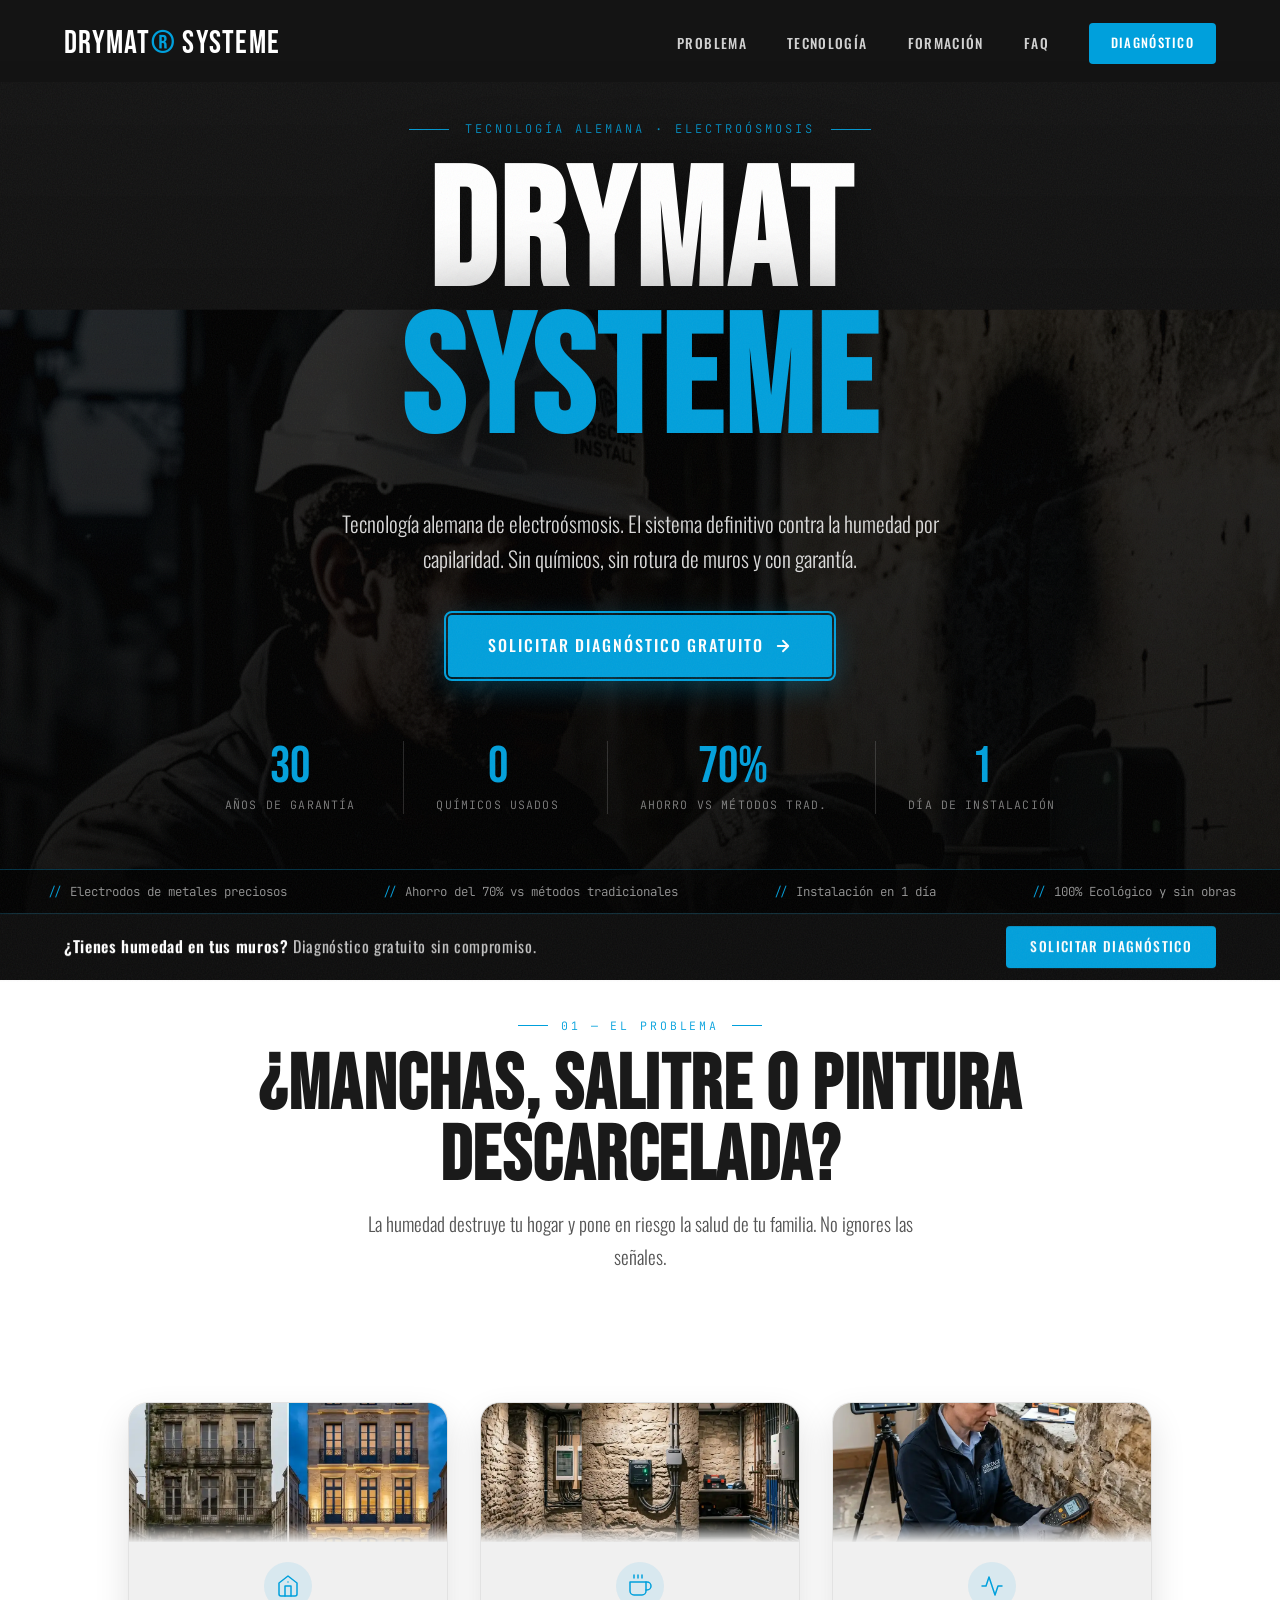
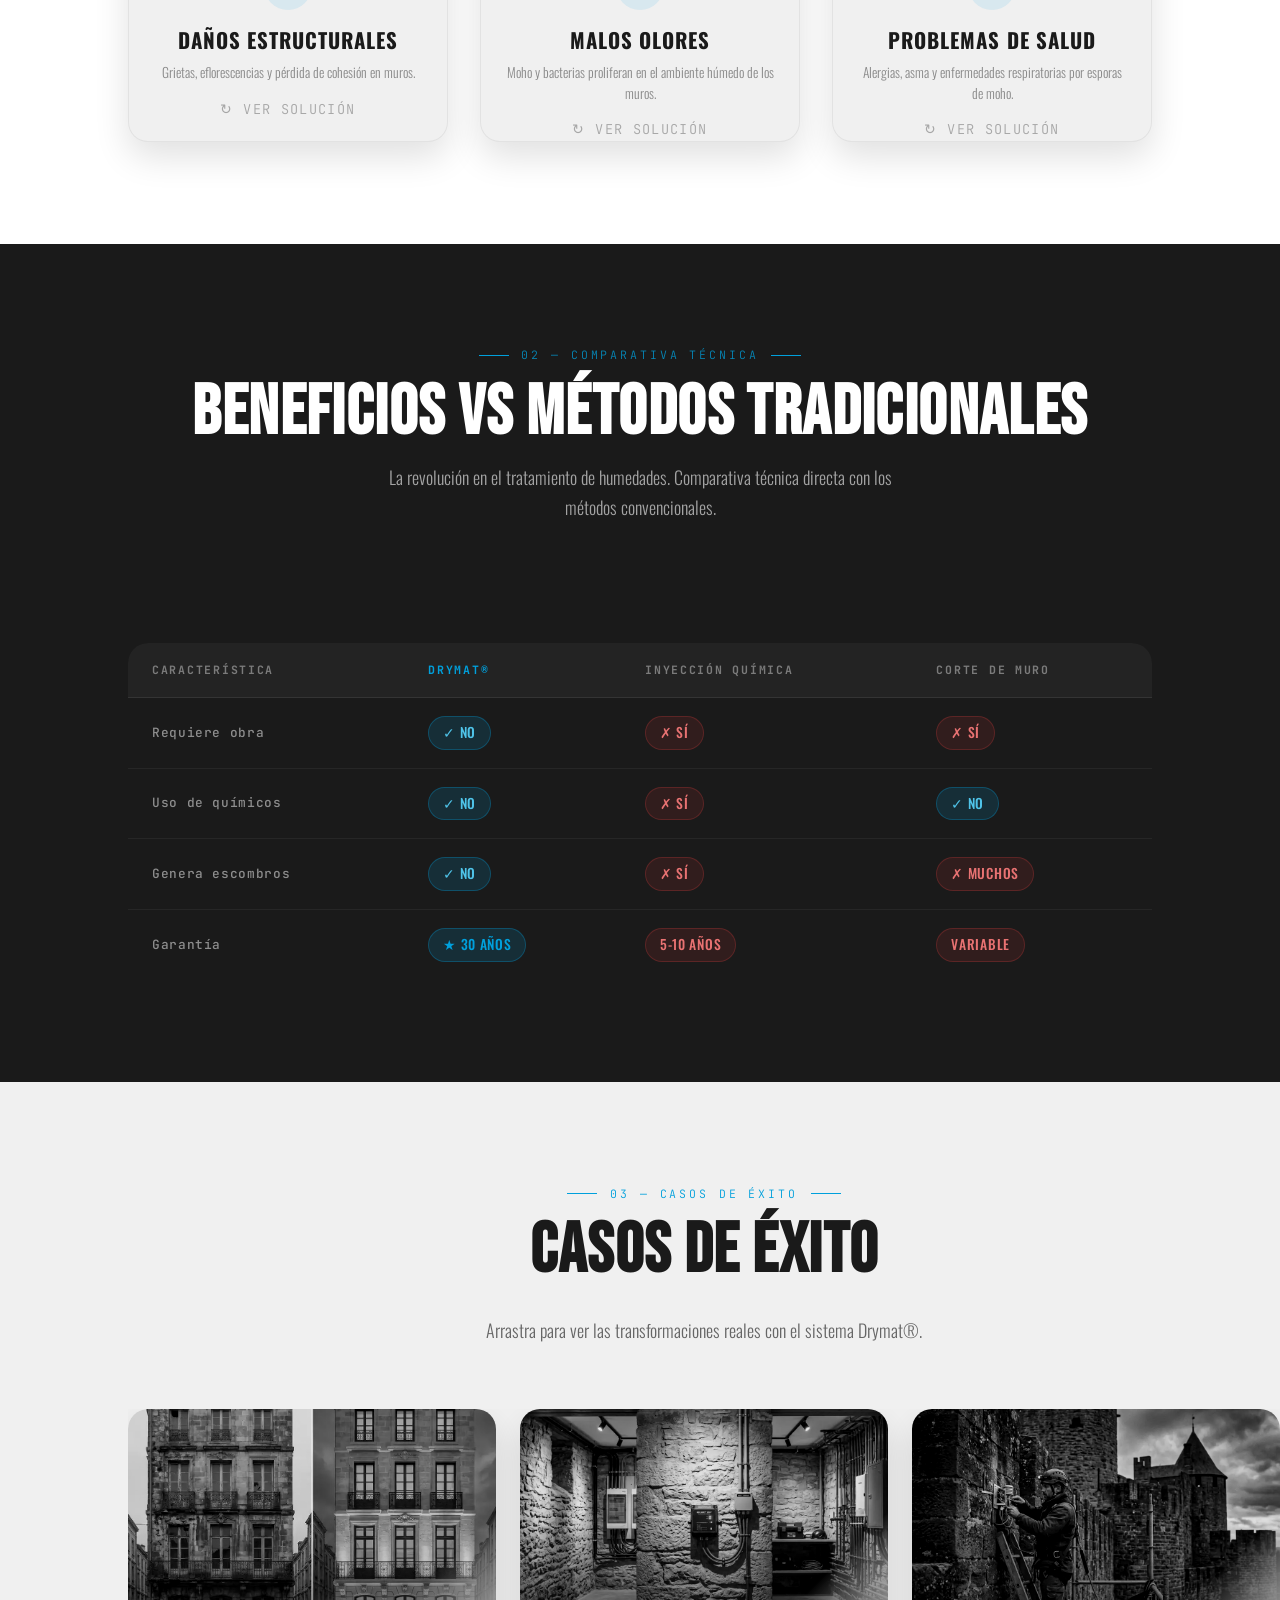
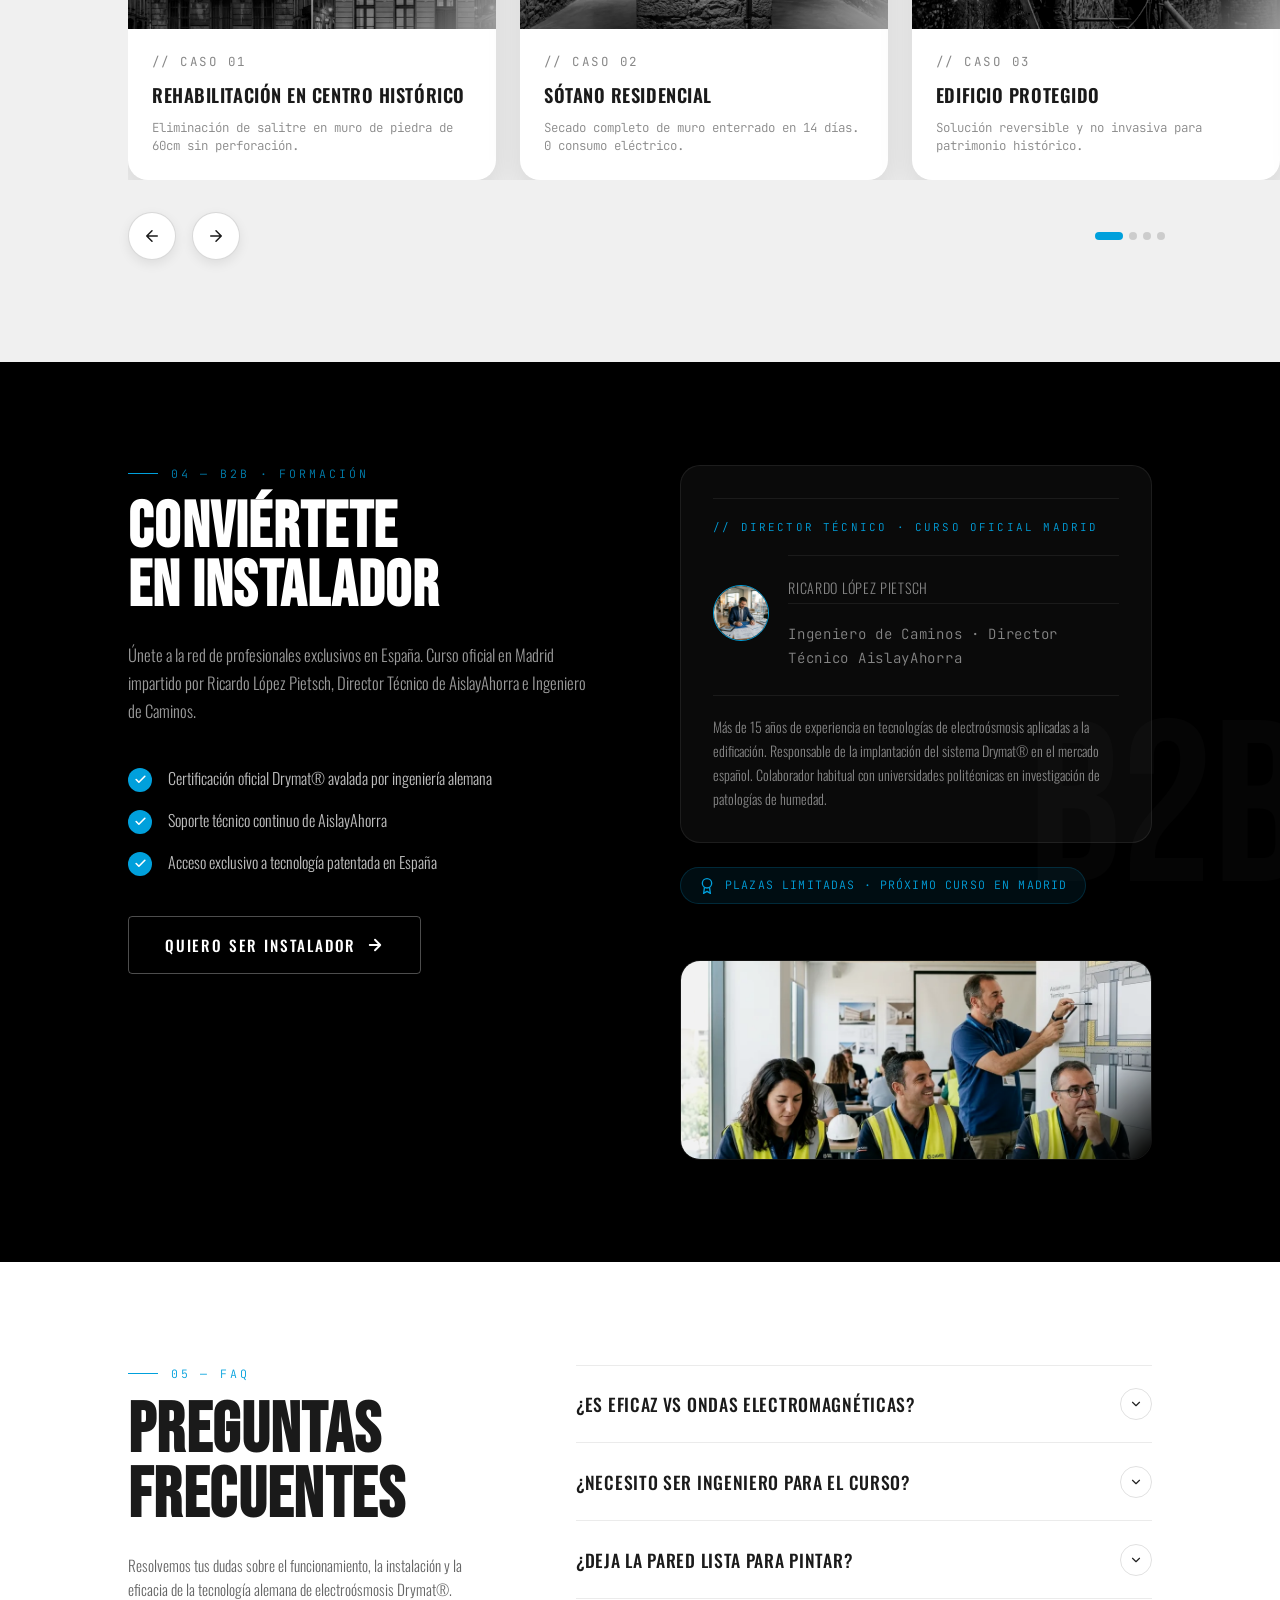
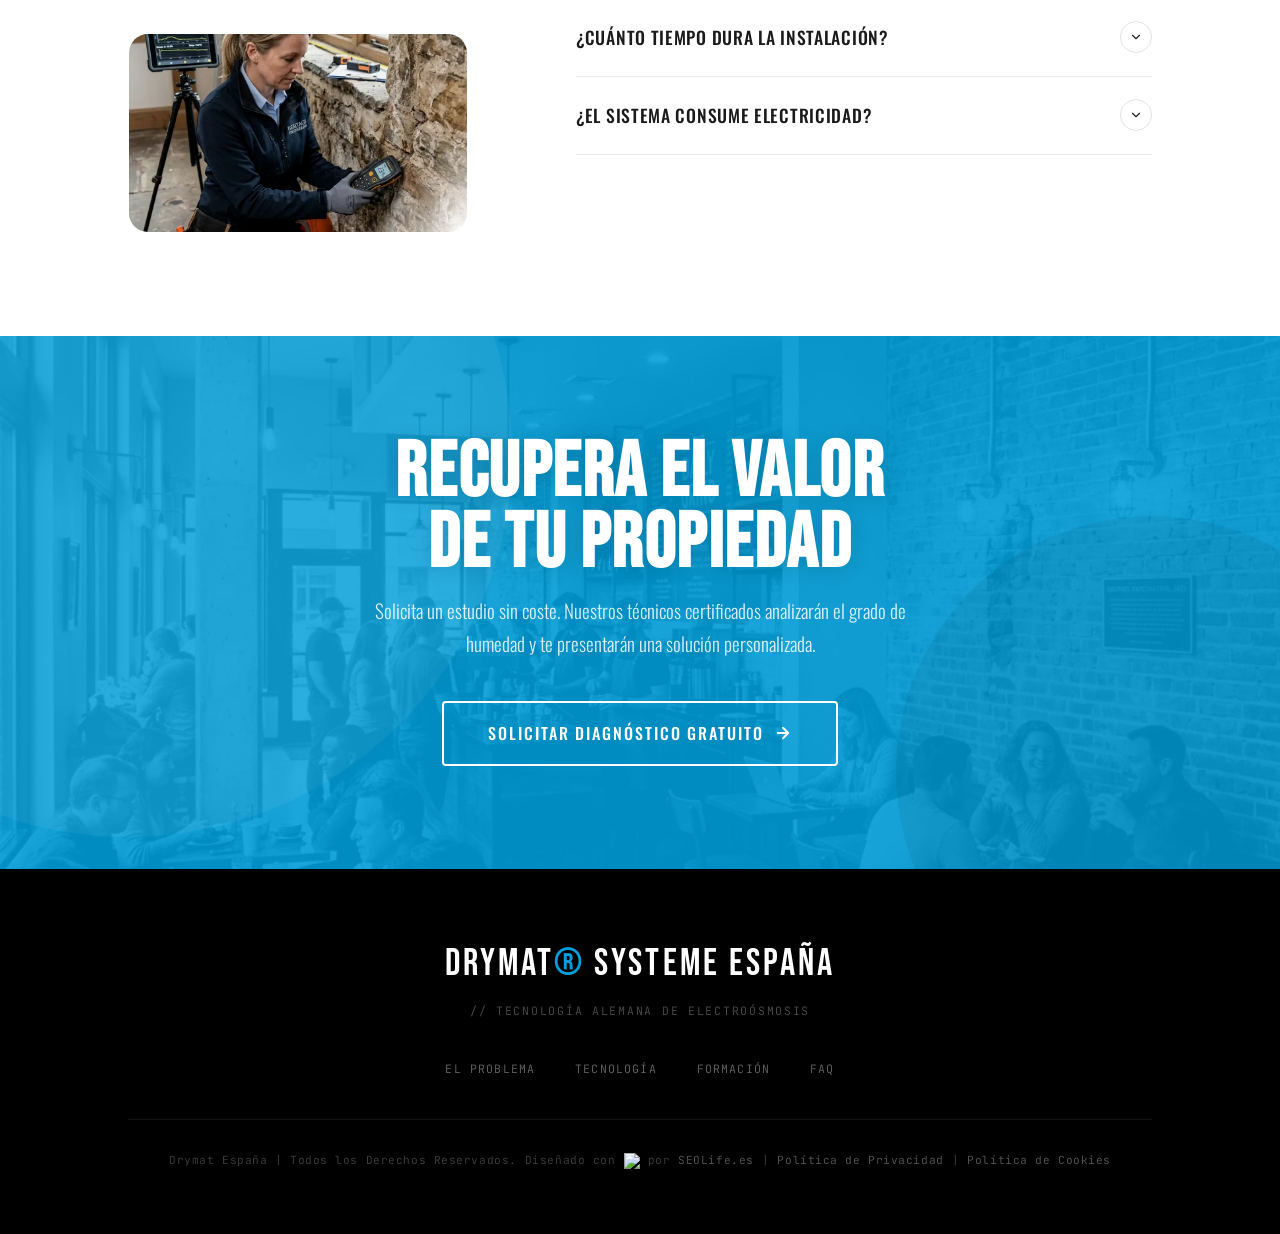
==== propuesta2/index.html @ a163e058 "Reorganize folders to propuesta1, propuesta2, propuesta3, propuesta4, propuesta5 for cleaner URLs" ====
<!DOCTYPE html>
<html lang="es">
<head>
  <meta charset="UTF-8">
  <meta name="viewport" content="width=device-width, initial-scale=1.0">
  <meta name="description" content="Drymat® Systeme España – Tecnología alemana de electroósmosis contra la humedad por capilaridad. Sin químicos, sin obra. Diagnóstico gratuito. Instalación en 1 día.">
  <meta name="robots" content="index, follow">
  <meta property="og:title" content="Drymat® Systeme España – Tecnología Alemana contra la Humedad">
  <meta property="og:description" content="El sistema definitivo contra la humedad por capilaridad. Sin químicos, sin rotura de muros, con 30 años de garantía.">
  <meta property="og:type" content="website">
  <title>Drymat® Systeme España | Tecnología Alemana contra la Humedad</title>

  <!-- Schema.org -->
  <script type="application/ld+json">
  {
    "@context": "https://schema.org",
    "@graph": [
      {
        "@type": "Organization",
        "name": "Drymat Systeme España",
        "url": "https://drymat.es/",
        "description": "Tecnología alemana de electroósmosis para la eliminación definitiva de humedad por capilaridad. Sin químicos, sin obras.",
        "areaServed": "ES",
        "parentOrganization": { "@type": "Organization", "name": "Drymat Systeme GmbH" }
      },
      {
        "@type": "FAQPage",
        "mainEntity": [
          {
            "@type": "Question",
            "name": "¿Es eficaz vs ondas electromagnéticas?",
            "acceptedAnswer": { "@type": "Answer", "text": "Sí, la electroósmosis con metales preciosos genera un campo eléctrico continuo que invierte la polaridad del agua obligándola a descender." }
          },
          {
            "@type": "Question",
            "name": "¿Necesito ser ingeniero para el curso?",
            "acceptedAnswer": { "@type": "Answer", "text": "No, está diseñado para profesionales de la construcción. La metodología de AislayAhorra simplifica la ingeniería." }
          }
        ]
      }
    ]
  }
  </script>

  <!-- Google Fonts -->
  <link rel="preconnect" href="https://fonts.googleapis.com">
  <link rel="preconnect" href="https://fonts.gstatic.com" crossorigin>
  <link href="https://fonts.googleapis.com/css2?family=Bebas+Neue&family=Oswald:wght@300;400;500;700&family=JetBrains+Mono:wght@400;500&display=swap" rel="stylesheet">

  <style>
    /* =============================================
       DESIGN TOKENS
    ============================================= */
    :root {
      --color-primary: #1a1a1a;
      --color-secondary: #00A0DC;
      --color-accent: #0077b6;
      --color-bg-light: #f0f0f0;
      --color-white: #FFFFFF;
      --color-black: #000000;
      --color-text: #222222;
      --ease-premium: cubic-bezier(0.25, 1, 0.5, 1);
      --ease-bounce: cubic-bezier(0.34, 1.56, 0.64, 1);
      --radius: 20px;
      --radius-sm: 4px;
      --shadow: 0 15px 35px rgba(0,0,0,0.12);
      --shadow-dark: 0 20px 60px rgba(0,0,0,0.4);
    }

    /* =============================================
       RESET & BASE
    ============================================= */
    *, *::before, *::after { box-sizing: border-box; margin: 0; padding: 0; }
    html { scroll-behavior: smooth; }
    body {
      font-family: 'Oswald', sans-serif;
      font-weight: 300;
      color: var(--color-text);
      background: var(--color-primary);
      overflow-x: hidden;
      line-height: 1.6;
    }
    img { max-width: 100%; display: block; }
    a { text-decoration: none; color: inherit; }
    ul { list-style: none; }
    button { cursor: pointer; border: none; background: none; font-family: inherit; }

    /* =============================================
       NOISE OVERLAY (Grano Fractal)
    ============================================= */
    #noise-overlay {
      position: fixed;
      inset: 0;
      z-index: 9999;
      pointer-events: none;
      opacity: 0.06;
      background-image: url("data:image/svg+xml,%3Csvg viewBox='0 0 300 300' xmlns='http://www.w3.org/2000/svg'%3E%3Cfilter id='n'%3E%3CfeTurbulence type='fractalNoise' baseFrequency='0.8' numOctaves='4' stitchTiles='stitch'/%3E%3C/filter%3E%3Crect width='100%25' height='100%25' filter='url(%23n)'/%3E%3C/svg%3E");
      background-size: 300px 300px;
      will-change: transform;
    }

    /* =============================================
       TYPOGRAPHY SCALE
    ============================================= */
    h1, h2 { font-family: 'Bebas Neue', sans-serif; letter-spacing: 0.02em; line-height: 0.92; }
    h3, h4 { font-family: 'Oswald', sans-serif; font-weight: 500; }
    .mono { font-family: 'JetBrains Mono', monospace; font-size: 0.85rem; font-weight: 400; letter-spacing: -0.02em; }

    /* =============================================
       REVEAL ANIMATIONS
    ============================================= */
    .reveal {
      opacity: 0;
      transform: translateY(40px);
      transition: opacity 0.8s var(--ease-premium), transform 0.8s var(--ease-premium);
    }
    .reveal.visible { opacity: 1; transform: translateY(0); }
    .reveal-delay-1 { transition-delay: 0.1s; }
    .reveal-delay-2 { transition-delay: 0.2s; }
    .reveal-delay-3 { transition-delay: 0.3s; }
    .reveal-delay-4 { transition-delay: 0.4s; }

    /* =============================================
       HEADER
    ============================================= */
    #header {
      position: fixed;
      top: 0; left: 0; right: 0;
      z-index: 1000;
      padding: 18px 5%;
      display: flex;
      align-items: center;
      justify-content: space-between;
      transition: background 0.4s var(--ease-premium), backdrop-filter 0.4s, box-shadow 0.4s;
    }
    #header.scrolled {
      background: rgba(255,255,255,0.92);
      backdrop-filter: blur(10px);
      -webkit-backdrop-filter: blur(10px);
      box-shadow: 0 2px 20px rgba(0,0,0,0.08);
    }
    .header-logo {
      font-family: 'Bebas Neue', sans-serif;
      font-size: clamp(1.4rem, 2.5vw, 2rem);
      color: var(--color-white);
      letter-spacing: 0.04em;
      transition: color 0.4s;
    }
    #header.scrolled .header-logo { color: var(--color-primary); }
    .header-logo span { color: var(--color-secondary); }
    .header-nav { display: flex; align-items: center; gap: 2.5rem; }
    .header-nav a {
      font-family: 'Oswald', sans-serif;
      font-size: 0.85rem;
      font-weight: 500;
      letter-spacing: 0.1em;
      text-transform: uppercase;
      color: rgba(255,255,255,0.8);
      transition: color 0.3s;
    }
    .header-nav a:hover { color: var(--color-secondary); }
    #header.scrolled .header-nav a { color: var(--color-text); }
    #header.scrolled .header-nav a:hover { color: var(--color-secondary); }
    .btn-header {
      background: var(--color-secondary);
      color: var(--color-white) !important;
      padding: 10px 22px;
      border-radius: var(--radius-sm);
      font-weight: 500 !important;
      letter-spacing: 0.08em;
      font-size: 0.8rem !important;
      transition: background 0.3s, transform 0.2s var(--ease-bounce) !important;
    }
    .btn-header:hover { background: var(--color-accent) !important; transform: translateY(-2px); }
    .mobile-toggle {
      display: none;
      flex-direction: column;
      gap: 5px;
      padding: 5px;
    }
    .mobile-toggle span {
      display: block;
      width: 24px; height: 2px;
      background: var(--color-white);
      border-radius: 2px;
      transition: background 0.4s, transform 0.3s;
    }
    #header.scrolled .mobile-toggle span { background: var(--color-primary); }

    /* =============================================
       HERO SECTION
    ============================================= */
    #hero {
      position: relative;
      min-height: 100vh;
      display: flex;
      flex-direction: column;
      align-items: center;
      justify-content: center;
      text-align: center;
      overflow: hidden;
      padding: 120px 5% 100px;
    }
    .hero-bg {
      position: absolute;
      inset: -20%;
      background-image: url('../img/installer.webp');
      background-size: cover;
      background-position: center;
      filter: brightness(0.3) contrast(1.1);
      will-change: transform;
      z-index: 0;
    }
    .hero-overlay {
      position: absolute;
      inset: 0;
      background: linear-gradient(180deg, rgba(0,0,0,0.2) 0%, rgba(0,0,0,0.7) 100%);
      z-index: 1;
    }
    .hero-content {
      position: relative;
      z-index: 2;
      max-width: 1000px;
    }
    .hero-eyebrow {
      font-family: 'JetBrains Mono', monospace;
      font-size: 0.75rem;
      letter-spacing: 0.25em;
      color: var(--color-secondary);
      text-transform: uppercase;
      margin-bottom: 1.5rem;
      display: flex;
      align-items: center;
      justify-content: center;
      gap: 1rem;
    }
    .hero-eyebrow::before, .hero-eyebrow::after {
      content: '';
      display: block;
      width: 40px; height: 1px;
      background: var(--color-secondary);
    }
    #hero h1 {
      font-size: clamp(4rem, 13vw, 13rem);
      color: var(--color-white);
      text-shadow: 0 0 80px rgba(0,0,0,0.8);
      margin-bottom: 0.3em;
      line-height: 0.88;
    }
    #hero h1 span { color: var(--color-secondary); }
    .hero-sub {
      font-family: 'Oswald', sans-serif;
      font-weight: 300;
      font-size: clamp(1rem, 2vw, 1.35rem);
      color: rgba(255,255,255,0.85);
      max-width: 640px;
      margin: 1.5rem auto 2.5rem;
      line-height: 1.6;
    }

    /* CTA BUTTON PULSANTE */
    .btn-primary {
      position: relative;
      display: inline-flex;
      align-items: center;
      gap: 10px;
      background: var(--color-secondary);
      color: var(--color-white);
      padding: 18px 40px;
      border-radius: var(--radius-sm);
      font-family: 'Oswald', sans-serif;
      font-size: 1rem;
      font-weight: 500;
      letter-spacing: 0.12em;
      text-transform: uppercase;
      transition: background 0.3s, transform 0.3s var(--ease-bounce), box-shadow 0.3s;
      box-shadow: 0 8px 30px rgba(0,160,220,0.35);
    }
    .btn-primary::before {
      content: '';
      position: absolute;
      inset: -4px;
      border-radius: calc(var(--radius-sm) + 4px);
      border: 2px solid var(--color-secondary);
      animation: pulse-ring 2s ease-out infinite;
    }
    @keyframes pulse-ring {
      0% { transform: scale(1); opacity: 0.7; }
      100% { transform: scale(1.5); opacity: 0; }
    }
    .btn-primary:hover { background: var(--color-accent); transform: translateY(-3px); box-shadow: 0 12px 40px rgba(0,160,220,0.5); }
    .btn-primary svg { transition: transform 0.3s var(--ease-bounce); }
    .btn-primary:hover svg { transform: translateX(4px); }

    /* STATS STRIP */
    .hero-stats {
      display: flex;
      justify-content: center;
      gap: 3rem;
      margin-top: 4rem;
      flex-wrap: wrap;
    }
    .hero-stat {
      text-align: center;
      border-left: 1px solid rgba(255,255,255,0.15);
      padding-left: 2rem;
    }
    .hero-stat:first-child { border-left: none; padding-left: 0; }
    .hero-stat-num {
      font-family: 'Bebas Neue', sans-serif;
      font-size: clamp(2rem, 4vw, 3.5rem);
      color: var(--color-secondary);
      line-height: 1;
    }
    .hero-stat-label {
      font-family: 'JetBrains Mono', monospace;
      font-size: 0.72rem;
      color: rgba(255,255,255,0.5);
      letter-spacing: 0.1em;
      text-transform: uppercase;
      margin-top: 4px;
    }

    /* TICKER */
    .ticker-wrap {
      position: absolute;
      bottom: 0; left: 0; right: 0;
      z-index: 3;
      background: rgba(0,0,0,0.7);
      border-top: 1px solid rgba(0,160,220,0.3);
      padding: 12px 0;
      overflow: hidden;
    }
    .ticker-track {
      display: flex;
      gap: 0;
      animation: ticker-anim 25s linear infinite;
      white-space: nowrap;
    }
    .ticker-item {
      font-family: 'JetBrains Mono', monospace;
      font-size: 0.78rem;
      color: rgba(255,255,255,0.6);
      padding: 0 3rem;
      display: flex;
      align-items: center;
      gap: 0.5rem;
      flex-shrink: 0;
    }
    .ticker-item span { color: var(--color-secondary); }
    @keyframes ticker-anim {
      0% { transform: translateX(0); }
      100% { transform: translateX(-50%); }
    }

    /* =============================================
       SECCIÓN PROBLEMA
    ============================================= */
    #problema {
      background: var(--color-white);
      padding: 8% 10%;
    }
    .section-tag {
      font-family: 'JetBrains Mono', monospace;
      font-size: 0.72rem;
      letter-spacing: 0.25em;
      color: var(--color-secondary);
      text-transform: uppercase;
      margin-bottom: 1rem;
      display: flex;
      align-items: center;
      gap: 0.8rem;
    }
    .section-tag::before {
      content: '';
      display: block;
      width: 30px; height: 1px;
      background: var(--color-secondary);
    }
    #problema h2 {
      font-size: clamp(2.5rem, 6vw, 6rem);
      color: var(--color-primary);
      margin-bottom: 1rem;
    }
    #problema .section-intro {
      font-size: clamp(1rem, 1.5vw, 1.2rem);
      color: #555;
      max-width: 560px;
      margin-bottom: 4rem;
      line-height: 1.7;
      font-weight: 300;
    }

    /* 3D CARDS */
    .cards-grid {
      display: flex;
      gap: 2rem;
      flex-wrap: wrap;
    }
    .card-3d-wrap {
      flex: 1;
      min-width: 260px;
      height: 340px;
      perspective: 1000px;
    }
    .card-3d {
      position: relative;
      width: 100%; height: 100%;
      transform-style: preserve-3d;
      transition: transform 0.7s var(--ease-premium);
      cursor: pointer;
    }
    .card-3d-wrap:hover .card-3d { transform: rotateY(180deg); }
    .card-face {
      position: absolute;
      inset: 0;
      border-radius: var(--radius);
      backface-visibility: hidden;
      -webkit-backface-visibility: hidden;
      display: flex;
      flex-direction: column;
      align-items: center;
      justify-content: center;
      padding: 2.5rem;
      text-align: center;
      box-shadow: var(--shadow);
    }
    .card-front {
      background: var(--color-bg-light);
      border: 1px solid rgba(0,0,0,0.06);
    }
    .card-back {
      background: var(--color-primary);
      transform: rotateY(180deg);
      border: 1px solid rgba(0,160,220,0.2);
    }
    .card-icon {
      width: 64px; height: 64px;
      background: rgba(0,160,220,0.1);
      border-radius: 50%;
      display: flex;
      align-items: center;
      justify-content: center;
      margin-bottom: 1.5rem;
    }
    .card-icon svg { width: 32px; height: 32px; }
    .card-front h3 {
      font-size: 1.3rem;
      font-weight: 700;
      color: var(--color-primary);
      text-transform: uppercase;
      letter-spacing: 0.05em;
      margin-bottom: 0.5rem;
    }
    .card-front p {
      font-size: 0.9rem;
      color: #888;
      font-weight: 300;
    }
    .card-back .back-badge {
      font-family: 'JetBrains Mono', monospace;
      font-size: 0.7rem;
      color: var(--color-secondary);
      letter-spacing: 0.2em;
      text-transform: uppercase;
      margin-bottom: 1rem;
    }
    .card-back h3 {
      font-size: 1.2rem;
      color: var(--color-white);
      margin-bottom: 1rem;
      text-transform: uppercase;
      letter-spacing: 0.05em;
    }
    .card-back p {
      font-size: 0.9rem;
      color: rgba(255,255,255,0.7);
      font-weight: 300;
      line-height: 1.6;
    }
    .card-hover-hint {
      font-family: 'JetBrains Mono', monospace;
      font-size: 0.65rem;
      color: var(--color-secondary);
      letter-spacing: 0.1em;
      margin-top: 1rem;
      opacity: 0.7;
      text-transform: uppercase;
    }

    /* =============================================
       SECCIÓN COMPARATIVA
    ============================================= */
    #comparativa {
      background: var(--color-primary);
      padding: 8% 10%;
    }
    #comparativa h2 {
      font-size: clamp(2.5rem, 5.5vw, 5.5rem);
      color: var(--color-white);
      margin-bottom: 1rem;
    }
    #comparativa .section-intro {
      color: rgba(255,255,255,0.6);
      font-size: clamp(0.95rem, 1.4vw, 1.15rem);
      max-width: 520px;
      margin-bottom: 3.5rem;
      font-weight: 300;
      line-height: 1.7;
    }
    .tabla-wrap { overflow-x: auto; }
    .tabla-comparativa {
      width: 100%;
      border-collapse: separate;
      border-spacing: 0;
      border-radius: var(--radius);
      overflow: hidden;
      min-width: 560px;
    }
    .tabla-comparativa thead tr {
      background: rgba(255,255,255,0.04);
    }
    .tabla-comparativa th {
      padding: 18px 24px;
      text-align: left;
      font-family: 'JetBrains Mono', monospace;
      font-size: 0.72rem;
      letter-spacing: 0.15em;
      text-transform: uppercase;
      color: rgba(255,255,255,0.4);
      border-bottom: 1px solid rgba(255,255,255,0.08);
    }
    .tabla-comparativa th:first-child { border-radius: var(--radius) 0 0 0; }
    .tabla-comparativa th:last-child { border-radius: 0 var(--radius) 0 0; }
    .tabla-comparativa th.col-drymat { color: var(--color-secondary); }
    .tabla-comparativa td {
      padding: 18px 24px;
      border-bottom: 1px solid rgba(255,255,255,0.05);
      font-size: 0.95rem;
      font-weight: 400;
      color: rgba(255,255,255,0.75);
      transition: background 0.3s;
    }
    .tabla-comparativa tbody tr:hover td { background: rgba(255,255,255,0.03); }
    .tabla-comparativa tbody tr:last-child td { border-bottom: none; }
    .tabla-comparativa td:first-child { font-weight: 500; color: rgba(255,255,255,0.5); font-family: 'JetBrains Mono', monospace; font-size: 0.8rem; letter-spacing: 0.05em; }
    .badge {
      display: inline-flex;
      align-items: center;
      gap: 6px;
      padding: 5px 14px;
      border-radius: 100px;
      font-family: 'Oswald', sans-serif;
      font-weight: 500;
      font-size: 0.85rem;
      letter-spacing: 0.05em;
    }
    .badge-yes { background: rgba(0,160,220,0.15); color: #4fc3e8; border: 1px solid rgba(0,160,220,0.3); }
    .badge-no { background: rgba(220,60,60,0.12); color: #e87272; border: 1px solid rgba(220,60,60,0.25); }
    .badge-star { background: rgba(0,160,220,0.15); color: var(--color-secondary); border: 1px solid rgba(0,160,220,0.3); }

    /* =============================================
       CARRUSEL CASOS DE ÉXITO
    ============================================= */
    #casos {
      background: var(--color-bg-light);
      padding: 8% 0 8% 10%;
      overflow: hidden;
    }
    #casos .section-header {
      padding-right: 10%;
      margin-bottom: 3rem;
    }
    #casos h2 {
      font-size: clamp(2.5rem, 5.5vw, 5.5rem);
      color: var(--color-primary);
    }
    #casos .section-intro {
      font-size: clamp(0.95rem, 1.4vw, 1.15rem);
      color: #666;
      margin-top: 0.5rem;
      font-weight: 300;
    }
    .carousel-container { position: relative; }
    .carousel-track-wrap { overflow: hidden; cursor: grab; }
    .carousel-track-wrap:active { cursor: grabbing; }
    #carouselTrack {
      display: flex;
      gap: 1.5rem;
      user-select: none;
      will-change: transform;
      transition: none;
    }
    .carousel-item {
      flex-shrink: 0;
      width: calc(33.33% - 1rem);
      min-width: 280px;
      border-radius: var(--radius);
      overflow: hidden;
      box-shadow: var(--shadow);
      background: var(--color-white);
      position: relative;
    }
    @media (max-width: 900px) { .carousel-item { width: 85vw; } }
    .carousel-img-wrap {
      height: 220px;
      overflow: hidden;
      position: relative;
    }
    .carousel-img-wrap img {
      width: 100%; height: 100%;
      object-fit: cover;
      filter: grayscale(100%) contrast(1.1) brightness(0.9);
      transition: filter 0.5s var(--ease-premium), transform 0.5s var(--ease-premium);
    }
    .carousel-item:hover .carousel-img-wrap img {
      filter: grayscale(0%) contrast(1) brightness(1);
      transform: scale(1.04);
    }
    .carousel-img-wrap::after {
      content: '';
      position: absolute;
      inset: 0;
      background: linear-gradient(180deg, transparent 50%, rgba(0,0,0,0.4) 100%);
      pointer-events: none;
    }
    .carousel-body { padding: 1.5rem; }
    .carousel-num {
      font-family: 'JetBrains Mono', monospace;
      font-size: 0.65rem;
      color: var(--color-secondary);
      letter-spacing: 0.2em;
      margin-bottom: 0.5rem;
      text-transform: uppercase;
    }
    .carousel-body h3 {
      font-size: 1.15rem;
      font-weight: 600;
      color: var(--color-primary);
      margin-bottom: 0.6rem;
      text-transform: uppercase;
      letter-spacing: 0.03em;
    }
    .carousel-body p {
      font-family: 'JetBrains Mono', monospace;
      font-size: 0.78rem;
      color: #888;
      line-height: 1.5;
    }
    .carousel-controls {
      display: flex;
      align-items: center;
      gap: 1rem;
      margin-top: 2rem;
      padding-right: 10%;
    }
    .carousel-btn {
      width: 48px; height: 48px;
      border-radius: 50%;
      border: 1.5px solid rgba(0,0,0,0.15);
      background: var(--color-white);
      display: flex;
      align-items: center;
      justify-content: center;
      transition: background 0.3s, border-color 0.3s, transform 0.2s var(--ease-bounce);
      box-shadow: 0 4px 12px rgba(0,0,0,0.08);
    }
    .carousel-btn:hover { background: var(--color-secondary); border-color: var(--color-secondary); transform: scale(1.08); }
    .carousel-btn:hover svg path { stroke: white; }
    .carousel-btn svg { width: 18px; height: 18px; }
    .carousel-btn svg path { stroke: var(--color-primary); transition: stroke 0.3s; }
    .carousel-dots {
      display: flex;
      gap: 6px;
      align-items: center;
      margin-left: auto;
    }
    .carousel-dot {
      width: 8px; height: 8px;
      border-radius: 100px;
      background: rgba(0,0,0,0.15);
      cursor: pointer;
      transition: width 0.3s var(--ease-premium), background 0.3s;
    }
    .carousel-dot.active { width: 28px; background: var(--color-secondary); }

    /* =============================================
       SECCIÓN FORMACIÓN B2B
    ============================================= */
    #formacion {
      background: var(--color-black);
      padding: 8% 10%;
      position: relative;
      overflow: hidden;
    }
    #formacion::before {
      content: 'B2B';
      position: absolute;
      right: -2%;
      top: 50%;
      transform: translateY(-50%);
      font-family: 'Bebas Neue', sans-serif;
      font-size: clamp(8rem, 18vw, 18rem);
      color: rgba(255,255,255,0.02);
      pointer-events: none;
      line-height: 1;
      user-select: none;
    }
    .formacion-grid {
      display: flex;
      gap: 5rem;
      align-items: flex-start;
      flex-wrap: wrap;
    }
    .formacion-left { flex: 1; min-width: 280px; }
    .formacion-right { flex: 1; min-width: 280px; }
    #formacion h2 {
      font-size: clamp(2.5rem, 5vw, 5.5rem);
      color: var(--color-white);
      margin-bottom: 1.5rem;
    }
    #formacion .section-intro {
      color: rgba(255,255,255,0.6);
      font-size: clamp(0.9rem, 1.3vw, 1.1rem);
      max-width: 480px;
      line-height: 1.7;
      font-weight: 300;
      margin-bottom: 2.5rem;
    }
    .formacion-badge {
      display: inline-flex;
      align-items: center;
      gap: 10px;
      background: rgba(0,160,220,0.08);
      border: 1px solid rgba(0,160,220,0.2);
      border-radius: 100px;
      padding: 8px 18px;
      margin-bottom: 2rem;
    }
    .formacion-badge span {
      font-family: 'JetBrains Mono', monospace;
      font-size: 0.72rem;
      color: var(--color-secondary);
      letter-spacing: 0.1em;
      text-transform: uppercase;
    }
    .check-list { display: flex; flex-direction: column; gap: 1rem; }
    .check-item {
      display: flex;
      align-items: flex-start;
      gap: 1rem;
    }
    .check-icon {
      width: 24px; height: 24px;
      background: var(--color-secondary);
      border-radius: 50%;
      display: flex;
      align-items: center;
      justify-content: center;
      flex-shrink: 0;
      margin-top: 2px;
    }
    .check-icon svg { width: 13px; height: 13px; }
    .check-item p {
      font-size: 1rem;
      color: rgba(255,255,255,0.75);
      font-weight: 300;
      line-height: 1.5;
    }
    .instructor-card {
      background: rgba(255,255,255,0.04);
      border: 1px solid rgba(255,255,255,0.08);
      border-radius: var(--radius);
      padding: 2rem;
    }
    .instructor-card .card-label {
      font-family: 'JetBrains Mono', monospace;
      font-size: 0.68rem;
      color: var(--color-secondary);
      letter-spacing: 0.2em;
      text-transform: uppercase;
      margin-bottom: 1.2rem;
    }
    .instructor-info { display: flex; align-items: center; gap: 1.2rem; margin-bottom: 1.5rem; }
    .instructor-avatar {
      width: 56px; height: 56px;
      background: linear-gradient(135deg, var(--color-secondary), var(--color-accent));
      border-radius: 50%;
      display: flex;
      align-items: center;
      justify-content: center;
      font-family: 'Bebas Neue', sans-serif;
      font-size: 1.5rem;
      color: white;
      flex-shrink: 0;
    }
    .instructor-name {
      font-size: 1.05rem;
      font-weight: 600;
      color: var(--color-white);
      text-transform: uppercase;
      letter-spacing: 0.05em;
    }
    .instructor-title {
      font-family: 'JetBrains Mono', monospace;
      font-size: 0.72rem;
      color: rgba(255,255,255,0.4);
      letter-spacing: 0.05em;
      margin-top: 3px;
    }
    .instructor-card p {
      font-size: 0.88rem;
      color: rgba(255,255,255,0.5);
      font-weight: 300;
      line-height: 1.7;
      border-top: 1px solid rgba(255,255,255,0.07);
      padding-top: 1.2rem;
    }
    .btn-secondary {
      display: inline-flex;
      align-items: center;
      gap: 10px;
      background: transparent;
      color: var(--color-white);
      border: 1.5px solid rgba(255,255,255,0.3);
      padding: 16px 36px;
      border-radius: var(--radius-sm);
      font-family: 'Oswald', sans-serif;
      font-size: 0.95rem;
      font-weight: 500;
      letter-spacing: 0.12em;
      text-transform: uppercase;
      margin-top: 2.5rem;
      transition: background 0.3s, border-color 0.3s, transform 0.3s var(--ease-bounce);
    }
    .btn-secondary:hover {
      background: var(--color-secondary);
      border-color: var(--color-secondary);
      transform: translateY(-2px);
    }

    /* =============================================
       SECCIÓN FAQ
    ============================================= */
    #faq {
      background: var(--color-white);
      padding: 8% 10%;
    }
    .faq-grid {
      display: flex;
      gap: 4rem;
      align-items: flex-start;
      flex-wrap: wrap;
    }
    .faq-left {
      flex: 1;
      min-width: 300px;
    }
    .faq-right {
      flex: 1.5;
      min-width: 300px;
      width: 100%;
    }
    #faq h2 {
      font-size: clamp(2.5rem, 5.5vw, 5.5rem);
      color: var(--color-primary);
      margin-bottom: 1.5rem;
      line-height: 0.92;
    }
    .faq-list { max-width: 760px; display: flex; flex-direction: column; gap: 0; width: 100%; }
    .faq-item {
      border-bottom: 1px solid rgba(0,0,0,0.08);
    }
    .faq-item:first-child { border-top: 1px solid rgba(0,0,0,0.08); }
    details summary {
      display: flex;
      align-items: center;
      justify-content: space-between;
      padding: 1.4rem 0;
      cursor: pointer;
      list-style: none;
      font-family: 'Oswald', sans-serif;
      font-weight: 500;
      font-size: clamp(1rem, 1.5vw, 1.1rem);
      color: var(--color-primary);
      text-transform: uppercase;
      letter-spacing: 0.04em;
      user-select: none;
      gap: 1rem;
      transition: color 0.3s;
    }
    details summary::-webkit-details-marker { display: none; }
    details summary:hover { color: var(--color-secondary); }
    .faq-arrow {
      width: 32px; height: 32px;
      border-radius: 50%;
      border: 1.5px solid rgba(0,0,0,0.12);
      display: flex;
      align-items: center;
      justify-content: center;
      flex-shrink: 0;
      transition: background 0.3s, border-color 0.3s, transform 0.4s var(--ease-premium);
    }
    details[open] summary .faq-arrow {
      background: var(--color-secondary);
      border-color: var(--color-secondary);
      transform: rotate(180deg);
    }
    details[open] summary .faq-arrow svg path { stroke: white; }
    .faq-arrow svg { width: 14px; height: 14px; }
    .faq-arrow svg path { stroke: var(--color-text); transition: stroke 0.3s; }
    details .faq-answer {
      padding: 0 0 1.5rem 0;
      font-size: 0.95rem;
      color: #666;
      font-weight: 300;
      line-height: 1.8;
      max-width: 640px;
      animation: faq-open 0.3s var(--ease-premium);
    }
    @keyframes faq-open {
      from { opacity: 0; transform: translateY(-8px); }
      to { opacity: 1; transform: translateY(0); }
    }

    /* =============================================
       CTA FINAL
    ============================================= */
    #cta-final {
      background: var(--color-secondary);
      padding: 8% 10%;
      text-align: center;
      position: relative;
      overflow: hidden;
    }
    #cta-final::before {
      content: '';
      position: absolute;
      top: -50%; left: -20%;
      width: 60%;
      aspect-ratio: 1;
      background: rgba(255,255,255,0.06);
      border-radius: 50%;
      pointer-events: none;
    }
    #cta-final::after {
      content: '';
      position: absolute;
      bottom: -30%; right: -10%;
      width: 40%;
      aspect-ratio: 1;
      background: rgba(0,0,0,0.06);
      border-radius: 50%;
      pointer-events: none;
    }
    #cta-final h2 {
      font-size: clamp(2.5rem, 6vw, 6rem);
      color: var(--color-white);
      position: relative;
      z-index: 1;
      margin-bottom: 1rem;
      text-shadow: 0 2px 20px rgba(0,0,0,0.15);
    }
    #cta-final p {
      font-size: clamp(1rem, 1.5vw, 1.2rem);
      color: rgba(255,255,255,0.85);
      max-width: 540px;
      margin: 0 auto 2.5rem;
      line-height: 1.7;
      font-weight: 300;
      position: relative;
      z-index: 1;
    }
    .btn-outline-white {
      display: inline-flex;
      align-items: center;
      gap: 10px;
      background: transparent;
      color: var(--color-white);
      border: 2px solid var(--color-white);
      padding: 18px 44px;
      border-radius: var(--radius-sm);
      font-family: 'Oswald', sans-serif;
      font-size: 1rem;
      font-weight: 500;
      letter-spacing: 0.12em;
      text-transform: uppercase;
      position: relative;
      z-index: 1;
      transition: background 0.3s, color 0.3s, transform 0.3s var(--ease-bounce);
    }
    .btn-outline-white:hover {
      background: var(--color-white);
      color: var(--color-secondary);
      transform: translateY(-3px);
    }

    /* =============================================
       FOOTER
    ============================================= */
    #footer {
      background: var(--color-black);
      padding: 4rem 10%;
      text-align: center;
    }
    .footer-logo {
      font-family: 'Bebas Neue', sans-serif;
      font-size: clamp(1.5rem, 3vw, 2.5rem);
      color: var(--color-white);
      letter-spacing: 0.08em;
      margin-bottom: 0.5rem;
    }
    .footer-logo span { color: var(--color-secondary); }
    .footer-tagline {
      font-family: 'JetBrains Mono', monospace;
      font-size: 0.72rem;
      color: rgba(255,255,255,0.3);
      letter-spacing: 0.15em;
      text-transform: uppercase;
      margin-bottom: 2.5rem;
    }
    .footer-nav {
      display: flex;
      justify-content: center;
      gap: 2.5rem;
      flex-wrap: wrap;
      margin-bottom: 2.5rem;
    }
    .footer-nav a {
      font-family: 'JetBrains Mono', monospace;
      font-size: 0.72rem;
      color: rgba(255,255,255,0.4);
      letter-spacing: 0.1em;
      text-transform: uppercase;
      transition: color 0.3s;
    }
    .footer-nav a:hover { color: var(--color-secondary); }
    .footer-divider {
      width: 100%;
      height: 1px;
      background: rgba(255,255,255,0.07);
      margin: 2rem 0;
    }
    .subfooter {
      display: flex;
      align-items: center;
      justify-content: center;
      gap: 0.5rem;
      flex-wrap: wrap;
      font-family: 'JetBrains Mono', monospace;
      font-size: 0.7rem;
      color: rgba(255,255,255,0.25);
      letter-spacing: 0.05em;
    }
    .subfooter a { color: rgba(255,255,255,0.35); transition: color 0.3s; }
    .subfooter a:hover { color: var(--color-secondary); }
    .subfooter img { width: 16px; height: 16px; vertical-align: middle; display: inline; }

    /* =============================================
       STICKY BAR
    ============================================= */
    #sticky-bar {
      position: fixed;
      bottom: 0; left: 0; right: 0;
      z-index: 998;
      background: rgba(0,0,0,0.95);
      border-top: 1px solid rgba(0,160,220,0.2);
      backdrop-filter: blur(10px);
      padding: 12px 5%;
      display: flex;
      align-items: center;
      justify-content: space-between;
      gap: 1rem;
      transform: translateY(120%);
      transition: transform 0.4s var(--ease-premium);
      flex-wrap: wrap;
    }
    #sticky-bar.visible { transform: translateY(0); }
    .sticky-bar-text {
      font-family: 'Oswald', sans-serif;
      font-weight: 400;
      font-size: clamp(0.85rem, 1.3vw, 1rem);
      color: rgba(255,255,255,0.75);
      letter-spacing: 0.04em;
    }
    .sticky-bar-text strong { color: var(--color-white); font-weight: 600; }
    .sticky-bar-cta {
      background: var(--color-secondary);
      color: var(--color-white);
      padding: 10px 24px;
      border-radius: var(--radius-sm);
      font-family: 'Oswald', sans-serif;
      font-size: 0.85rem;
      font-weight: 500;
      letter-spacing: 0.1em;
      text-transform: uppercase;
      transition: background 0.3s, transform 0.2s var(--ease-bounce);
      flex-shrink: 0;
    }
    .sticky-bar-cta:hover { background: var(--color-accent); transform: scale(1.04); }

    /* =============================================
       MODAL
    ============================================= */
    #modal-overlay {
      position: fixed;
      inset: 0;
      z-index: 10000;
      background: rgba(0,0,0,0.7);
      backdrop-filter: blur(6px);
      -webkit-backdrop-filter: blur(6px);
      display: flex;
      align-items: center;
      justify-content: center;
      padding: 1.5rem;
      opacity: 0;
      pointer-events: none;
      transition: opacity 0.3s;
    }
    #modal-overlay.open { opacity: 1; pointer-events: all; }
    .modal-box {
      background: var(--color-white);
      border-radius: var(--radius);
      padding: 3rem;
      width: 100%;
      max-width: 520px;
      position: relative;
      transform: scale(0.9) translateY(20px);
      transition: transform 0.4s var(--ease-bounce);
      box-shadow: var(--shadow-dark);
    }
    #modal-overlay.open .modal-box { transform: scale(1) translateY(0); }
    .modal-close {
      position: absolute;
      top: 1.2rem; right: 1.2rem;
      width: 36px; height: 36px;
      border-radius: 50%;
      background: rgba(0,0,0,0.06);
      display: flex;
      align-items: center;
      justify-content: center;
      transition: background 0.3s, transform 0.2s var(--ease-bounce);
    }
    .modal-close:hover { background: rgba(0,0,0,0.12); transform: scale(1.1); }
    .modal-close svg { width: 16px; height: 16px; }
    .modal-tag {
      font-family: 'JetBrains Mono', monospace;
      font-size: 0.68rem;
      color: var(--color-secondary);
      letter-spacing: 0.2em;
      text-transform: uppercase;
      margin-bottom: 0.8rem;
    }
    .modal-box h3 {
      font-family: 'Bebas Neue', sans-serif;
      font-size: clamp(2rem, 4vw, 2.8rem);
      color: var(--color-primary);
      margin-bottom: 0.5rem;
    }
    .modal-box p {
      font-size: 0.9rem;
      color: #888;
      margin-bottom: 2rem;
      font-weight: 300;
      line-height: 1.6;
    }
    .modal-form { display: flex; flex-direction: column; gap: 1rem; }
    .modal-form input, .modal-form select, .modal-form textarea {
      width: 100%;
      border: 1.5px solid rgba(0,0,0,0.1);
      border-radius: 8px;
      padding: 13px 16px;
      font-family: 'Oswald', sans-serif;
      font-size: 0.9rem;
      font-weight: 300;
      color: var(--color-text);
      transition: border-color 0.3s, box-shadow 0.3s;
      outline: none;
      background: var(--color-white);
    }
    .modal-form input:focus, .modal-form select:focus, .modal-form textarea:focus {
      border-color: var(--color-secondary);
      box-shadow: 0 0 0 3px rgba(0,160,220,0.12);
    }
    .modal-form textarea { height: 90px; resize: none; }
    .modal-form .btn-submit {
      width: 100%;
      background: var(--color-secondary);
      color: var(--color-white);
      padding: 16px;
      border-radius: var(--radius-sm);
      font-family: 'Oswald', sans-serif;
      font-size: 1rem;
      font-weight: 500;
      letter-spacing: 0.1em;
      text-transform: uppercase;
      transition: background 0.3s, transform 0.2s var(--ease-bounce);
      border: none;
      cursor: pointer;
    }
    .modal-form .btn-submit:hover { background: var(--color-accent); transform: translateY(-2px); }
    .modal-privacy {
      font-family: 'JetBrains Mono', monospace;
      font-size: 0.65rem;
      color: #bbb;
      text-align: center;
      margin-top: 1rem;
      line-height: 1.6;
    }

    /* =============================================
       MOBILE NAV
    ============================================= */
    .mobile-nav {
      position: fixed;
      top: 0; right: 0;
      width: 100%; max-width: 320px;
      height: 100%;
      background: var(--color-primary);
      z-index: 1001;
      padding: 6rem 2.5rem 2.5rem;
      transform: translateX(100%);
      transition: transform 0.4s var(--ease-premium);
      border-left: 1px solid rgba(255,255,255,0.07);
    }
    .mobile-nav.open { transform: translateX(0); }
    .mobile-nav a {
      display: block;
      font-family: 'Oswald', sans-serif;
      font-size: 1.3rem;
      font-weight: 500;
      letter-spacing: 0.08em;
      text-transform: uppercase;
      color: rgba(255,255,255,0.7);
      padding: 1rem 0;
      border-bottom: 1px solid rgba(255,255,255,0.06);
      transition: color 0.3s;
    }
    .mobile-nav a:hover { color: var(--color-secondary); }
    .mobile-overlay {
      position: fixed;
      inset: 0;
      background: rgba(0,0,0,0.5);
      z-index: 1000;
      opacity: 0;
      pointer-events: none;
      transition: opacity 0.3s;
    }
    .mobile-overlay.open { opacity: 1; pointer-events: all; }

    /* =============================================
       RESPONSIVE
    ============================================= */
    @media (max-width: 900px) {
      .header-nav { display: none; }
      .mobile-toggle { display: flex; }
      .cards-grid { flex-direction: column; }
      .formacion-grid { flex-direction: column; gap: 3rem; }
      .hero-stats { gap: 1.5rem; }
      .hero-stat { padding-left: 1rem; }
      .tabla-comparativa th:nth-child(3),
      .tabla-comparativa th:nth-child(4),
      .tabla-comparativa td:nth-child(3),
      .tabla-comparativa td:nth-child(4) { display: none; }
    }
    @media (max-width: 600px) {
      #hero { padding: 100px 5% 80px; }
      #problema, #comparativa, #formacion, #faq, #cta-final, #footer { padding: 12% 6%; }
      #casos { padding: 12% 0 12% 6%; }
      .tabla-comparativa { min-width: 100%; }
      .sticky-bar-text { font-size: 0.8rem; }
      .modal-box { padding: 2rem 1.5rem; }
      .hero-stat-num { font-size: 2rem; }
    }

    /* ===== UX & IMAGE PREMIUM ADDITIONS ===== */
    .img-fade {
      width: 100%;
      height: 100%;
      object-fit: cover;
      filter: grayscale(10%) contrast(1.05) brightness(0.95);
      transition: all 0.5s ease;
      mask-image: linear-gradient(135deg, #000 80%, transparent 100%);
      -webkit-mask-image: linear-gradient(135deg, #000 80%, transparent 100%);
    }
    .img-fade:hover {
      filter: grayscale(0%) contrast(1) brightness(1);
    }

    /* 3D Cards front face override */
    .card-front {
      background: var(--color-bg-light);
      border: 1px solid rgba(0,0,0,0.06);
      display: flex !important;
      flex-direction: column;
      justify-content: flex-start !important;
      padding: 0 !important;
      overflow: hidden;
    }
    .card-front-img {
      width: 100%;
      height: 140px;
      object-fit: cover;
      border-bottom: 1.5px solid rgba(0,160,220,0.2);
      mask-image: linear-gradient(180deg, #000 85%, transparent 100%);
      -webkit-mask-image: linear-gradient(180deg, #000 85%, transparent 100%);
    }
    .card-front-body {
      padding: 1.2rem 1.5rem;
      display: flex;
      flex-direction: column;
      align-items: center;
      flex-grow: 1;
      width: 100%;
    }
    .card-front .card-icon {
      width: 48px; height: 48px;
      margin-bottom: 0.8rem;
      background: rgba(0,160,220,0.1);
    }
    .card-front .card-icon svg {
      width: 24px; height: 24px;
    }
    .card-front h3 {
      margin-bottom: 0.4rem;
    }
    .card-front p {
      font-size: 0.85rem;
      line-height: 1.5;
    }

    /* Instructor avatar support */
    .instructor-avatar {
      width: 56px; height: 56px;
      border-radius: 50%;
      overflow: hidden;
      border: 1.5px solid var(--color-secondary);
      flex-shrink: 0;
      display: flex;
      align-items: center;
      justify-content: center;
      background: none !important;
    }
    .instructor-avatar img {
      width: 100%;
      height: 100%;
      object-fit: cover;
    }

    /* Training image wrapper */
    .formacion-img-wrap {
      width: 100%;
      height: 200px;
      border-radius: var(--radius);
      overflow: hidden;
      border: 1px solid rgba(255,255,255,0.08);
      position: relative;
    }
    .formacion-img-wrap img {
      width: 100%;
      height: 100%;
      object-fit: cover;
    }

    /* CTA final overlay image */
    .cta-bg {
      position: absolute;
      inset: 0;
      background-image: url('../img/commercial.webp');
      background-size: cover;
      background-position: center;
      opacity: 0.12;
      z-index: 0;
      filter: grayscale(100%) contrast(1.1) brightness(0.9);
      pointer-events: none;
    }

    /* Centered section headers */
    .center-header {
      display: flex;
      flex-direction: column;
      align-items: center;
      text-align: center;
      margin-bottom: 4rem;
      width: 100%;
    }
    .center-header .section-tag {
      justify-content: center;
    }
    .center-header .section-tag::after {
      content: '';
      display: block;
      width: 30px;
      height: 1px;
      background: var(--color-secondary);
    }
    .center-header h2 {
      text-align: center;
      margin-bottom: 1.5rem;
    }
    .center-header .section-intro {
      margin-left: auto;
      margin-right: auto;
      text-align: center;
      max-width: 560px;
      margin-bottom: 0;
    }
  </style>
</head>
<body>

  <!-- NOISE OVERLAY -->
  <div id="noise-overlay" aria-hidden="true"></div>

  <!-- MOBILE OVERLAY -->
  <div class="mobile-overlay" id="mobileOverlay" aria-hidden="true"></div>

  <!-- MOBILE NAV -->
  <nav class="mobile-nav" id="mobileNav" aria-label="Menú móvil">
    <a href="#problema">Problema</a>
    <a href="#comparativa">Tecnología</a>
    <a href="#formacion">Formación</a>
    <a href="#faq">FAQ</a>
    <a href="#" class="btn-secondary" id="mobileCtaBtn" style="margin-top:1.5rem; display:inline-flex;">Diagnóstico Gratuito</a>
  </nav>

  <!-- HEADER -->
  <header id="header" role="banner">
    <a href="#" class="header-logo" aria-label="Drymat Systeme España - Inicio">
      DRYMAT<span>®</span> SYSTEME
    </a>
    <nav class="header-nav" role="navigation" aria-label="Navegación principal">
      <a href="#problema">Problema</a>
      <a href="#comparativa">Tecnología</a>
      <a href="#formacion">Formación</a>
      <a href="#faq">FAQ</a>
      <a href="#" class="btn-header" id="headerCtaBtn">Diagnóstico</a>
    </nav>
    <button class="mobile-toggle" id="mobileToggle" aria-label="Abrir menú de navegación" aria-expanded="false">
      <span></span><span></span><span></span>
    </button>
  </header>

  <main id="main-content" role="main">

    <!-- HERO -->
    <section id="hero" aria-labelledby="hero-heading">
      <div class="hero-bg" id="heroBg" aria-hidden="true"></div>
      <div class="hero-overlay" aria-hidden="true"></div>
      <div class="hero-content">
        <p class="hero-eyebrow reveal">Tecnología Alemana · Electroósmosis</p>
        <h1 id="hero-heading" class="reveal reveal-delay-1">
          DRYMAT<br><span>SYSTEME</span>
        </h1>
        <p class="hero-sub reveal reveal-delay-2">
          Tecnología alemana de electroósmosis. El sistema definitivo contra la humedad por capilaridad. Sin químicos, sin rotura de muros y con garantía.
        </p>
        <a href="#" class="btn-primary reveal reveal-delay-3" id="heroCtaBtn" role="button">
          Solicitar Diagnóstico Gratuito
          <svg xmlns="http://www.w3.org/2000/svg" width="18" height="18" viewBox="0 0 24 24" fill="none" stroke="currentColor" stroke-width="2.5" stroke-linecap="round" stroke-linejoin="round" aria-hidden="true"><path d="M5 12h14M12 5l7 7-7 7"/></svg>
        </a>
        <div class="hero-stats reveal reveal-delay-4">
          <div class="hero-stat">
            <div class="hero-stat-num">30</div>
            <div class="hero-stat-label">Años de garantía</div>
          </div>
          <div class="hero-stat">
            <div class="hero-stat-num">0</div>
            <div class="hero-stat-label">Químicos usados</div>
          </div>
          <div class="hero-stat">
            <div class="hero-stat-num">70%</div>
            <div class="hero-stat-label">Ahorro vs métodos trad.</div>
          </div>
          <div class="hero-stat">
            <div class="hero-stat-num">1</div>
            <div class="hero-stat-label">Día de instalación</div>
          </div>
        </div>
      </div>
      <!-- TICKER -->
      <div class="ticker-wrap" aria-hidden="true">
        <div class="ticker-track" id="tickerTrack">
          <div class="ticker-item"><span>//</span> Electrodos de metales preciosos</div>
          <div class="ticker-item"><span>//</span> Ahorro del 70% vs métodos tradicionales</div>
          <div class="ticker-item"><span>//</span> Instalación en 1 día</div>
          <div class="ticker-item"><span>//</span> 100% Ecológico y sin obras</div>
          <div class="ticker-item"><span>//</span> Garantía 30 años</div>
          <div class="ticker-item"><span>//</span> Sin campos magnéticos nocivos</div>
          <div class="ticker-item"><span>//</span> Electrodos de metales preciosos</div>
          <div class="ticker-item"><span>//</span> Ahorro del 70% vs métodos tradicionales</div>
          <div class="ticker-item"><span>//</span> Instalación en 1 día</div>
          <div class="ticker-item"><span>//</span> 100% Ecológico y sin obras</div>
          <div class="ticker-item"><span>//</span> Garantía 30 años</div>
          <div class="ticker-item"><span>//</span> Sin campos magnéticos nocivos</div>
        </div>
      </div>
    </section>

    <!-- PROBLEMA -->
    <section id="problema" aria-labelledby="problema-heading">
      <div class="center-header">
        <div class="section-tag reveal">01 — El Problema</div>
        <h2 id="problema-heading" class="reveal reveal-delay-1">¿MANCHAS, SALITRE O PINTURA DESCARCELADA?</h2>
        <p class="section-intro reveal reveal-delay-2">
          La humedad destruye tu hogar y pone en riesgo la salud de tu familia. No ignores las señales.
        </p>
      </div>
      <div class="cards-grid">
        <!-- Tarjeta 1 -->
        <div class="card-3d-wrap reveal reveal-delay-1">
          <div class="card-3d" role="article" tabindex="0" aria-label="Daños Estructurales - Haz hover para ver la solución">
            <div class="card-face card-front">
              <img src="../img/historic.webp" class="card-front-img" alt="Daños por humedad en muro histórico">
              <div class="card-front-body">
                <div class="card-icon">
                  <svg xmlns="http://www.w3.org/2000/svg" width="32" height="32" viewBox="0 0 24 24" fill="none" stroke="#00A0DC" stroke-width="1.5" stroke-linecap="round" stroke-linejoin="round" aria-hidden="true"><path d="M3 9l9-7 9 7v11a2 2 0 01-2 2H5a2 2 0 01-2-2z"/><polyline points="9 22 9 12 15 12 15 22"/><line x1="12" y1="8" x2="12.01" y2="8"/></svg>
                </div>
                <h3>Daños Estructurales</h3>
                <p>Grietas, eflorescencias y pérdida de cohesión en muros.</p>
                <p class="card-hover-hint mono">↻ Ver solución</p>
              </div>
            </div>
            <div class="card-face card-back">
              <p class="back-badge mono">// Solución Drymat</p>
              <h3>Sin Perforaciones</h3>
              <p>Nuestra tecnología detiene el ascenso capilar de raíz, protegiendo la estructura sin perforaciones ni obras invasivas.</p>
            </div>
          </div>
        </div>
        <!-- Tarjeta 2 -->
        <div class="card-3d-wrap reveal reveal-delay-2">
          <div class="card-3d" role="article" tabindex="0" aria-label="Malos Olores - Haz hover para ver la solución">
            <div class="card-face card-front">
              <img src="../img/basement.webp" class="card-front-img" alt="Sótano húmedo con olor a moho">
              <div class="card-front-body">
                <div class="card-icon">
                  <svg xmlns="http://www.w3.org/2000/svg" width="32" height="32" viewBox="0 0 24 24" fill="none" stroke="#00A0DC" stroke-width="1.5" stroke-linecap="round" stroke-linejoin="round" aria-hidden="true"><path d="M18 8h1a4 4 0 010 8h-1"/><path d="M2 8h16v9a4 4 0 01-4 4H6a4 4 0 01-4-4V8z"/><line x1="6" y1="1" x2="6" y2="4"/><line x1="10" y1="1" x2="10" y2="4"/><line x1="14" y1="1" x2="14" y2="4"/></svg>
                </div>
                <h3>Malos Olores</h3>
                <p>Moho y bacterias proliferan en el ambiente húmedo de los muros.</p>
                <p class="card-hover-hint mono">↻ Ver solución</p>
              </div>
            </div>
            <div class="card-face card-back">
              <p class="back-badge mono">// Solución Drymat</p>
              <h3>Elimina el Moho</h3>
              <p>Al secar el muro desde su base, eliminamos el hábitat del moho y bacterias, restaurando la calidad del aire interior.</p>
            </div>
          </div>
        </div>
        <!-- Tarjeta 3 -->
        <div class="card-3d-wrap reveal reveal-delay-3">
          <div class="card-3d" role="article" tabindex="0" aria-label="Problemas de Salud - Haz hover para ver la solución">
            <div class="card-face card-front">
              <img src="../img/measurement.webp" class="card-front-img" alt="Medición de humedad para proteger la salud">
              <div class="card-front-body">
                <div class="card-icon">
                  <svg xmlns="http://www.w3.org/2000/svg" width="32" height="32" viewBox="0 0 24 24" fill="none" stroke="#00A0DC" stroke-width="1.5" stroke-linecap="round" stroke-linejoin="round" aria-hidden="true"><polyline points="22 12 18 12 15 21 9 3 6 12 2 12"/></svg>
                </div>
                <h3>Problemas de Salud</h3>
                <p>Alergias, asma y enfermedades respiratorias por esporas de moho.</p>
                <p class="card-hover-hint mono">↻ Ver solución</p>
              </div>
            </div>
            <div class="card-face card-back">
              <p class="back-badge mono">// Solución Drymat</p>
              <h3>Ambiente Sano</h3>
              <p>Recupera un ambiente sano. 100% ecológico, sin campos magnéticos nocivos. Certificado para hogares con niños y embarazadas.</p>
            </div>
          </div>
        </div>
      </div>
    </section>

    <!-- COMPARATIVA -->
    <section id="comparativa" aria-labelledby="comparativa-heading">
      <div class="center-header">
        <div class="section-tag reveal" style="color: rgba(0,160,220,0.8);">02 — Comparativa Técnica</div>
        <h2 id="comparativa-heading" class="reveal reveal-delay-1">BENEFICIOS VS MÉTODOS TRADICIONALES</h2>
        <p class="section-intro reveal reveal-delay-2">
          La revolución en el tratamiento de humedades. Comparativa técnica directa con los métodos convencionales.
        </p>
      </div>
      <div class="tabla-wrap reveal reveal-delay-3">
        <table class="tabla-comparativa" role="table" aria-label="Comparativa Drymat vs métodos tradicionales">
          <thead>
            <tr>
              <th scope="col">Característica</th>
              <th scope="col" class="col-drymat">Drymat®</th>
              <th scope="col">Inyección Química</th>
              <th scope="col">Corte de Muro</th>
            </tr>
          </thead>
          <tbody>
            <tr>
              <td data-label="Característica">Requiere obra</td>
              <td data-label="Drymat®"><span class="badge badge-yes">✓ NO</span></td>
              <td data-label="Inyección Química"><span class="badge badge-no">✗ SÍ</span></td>
              <td data-label="Corte de Muro"><span class="badge badge-no">✗ SÍ</span></td>
            </tr>
            <tr>
              <td data-label="Característica">Uso de químicos</td>
              <td data-label="Drymat®"><span class="badge badge-yes">✓ NO</span></td>
              <td data-label="Inyección Química"><span class="badge badge-no">✗ SÍ</span></td>
              <td data-label="Corte de Muro"><span class="badge badge-yes">✓ NO</span></td>
            </tr>
            <tr>
              <td data-label="Característica">Genera escombros</td>
              <td data-label="Drymat®"><span class="badge badge-yes">✓ NO</span></td>
              <td data-label="Inyección Química"><span class="badge badge-no">✗ SÍ</span></td>
              <td data-label="Corte de Muro"><span class="badge badge-no">✗ MUCHOS</span></td>
            </tr>
            <tr>
              <td data-label="Característica">Garantía</td>
              <td data-label="Drymat®"><span class="badge badge-star">★ 30 AÑOS</span></td>
              <td data-label="Inyección Química"><span class="badge badge-no">5-10 AÑOS</span></td>
              <td data-label="Corte de Muro"><span class="badge badge-no">VARIABLE</span></td>
            </tr>
          </tbody>
        </table>
      </div>
    </section>

    <!-- CASOS DE ÉXITO -->
    <section id="casos" aria-labelledby="casos-heading">
      <div class="center-header">
        <div class="section-tag reveal">03 — Casos de Éxito</div>
        <h2 id="casos-heading" class="reveal reveal-delay-1">CASOS DE ÉXITO</h2>
        <p class="section-intro reveal reveal-delay-2">Arrastra para ver las transformaciones reales con el sistema Drymat®.</p>
      </div>
      <div class="carousel-container">
        <div class="carousel-track-wrap" id="carouselWrap" role="region" aria-label="Carrusel de casos de éxito">
          <div id="carouselTrack">
            <article class="carousel-item">
              <div class="carousel-img-wrap">
                <img src="../img/historic.webp" class="img-fade" alt="Rehabilitación de muro de piedra en centro histórico antes y después del tratamiento Drymat" loading="lazy">
              </div>
              <div class="carousel-body">
                <p class="carousel-num mono">// Caso 01</p>
                <h3>Rehabilitación en Centro Histórico</h3>
                <p>Eliminación de salitre en muro de piedra de 60cm sin perforación.</p>
              </div>
            </article>
            <article class="carousel-item">
              <div class="carousel-img-wrap">
                <img src="../img/basement.webp" class="img-fade" alt="Sótano residencial tratado con sistema Drymat sin consumo eléctrico" loading="lazy">
              </div>
              <div class="carousel-body">
                <p class="carousel-num mono">// Caso 02</p>
                <h3>Sótano Residencial</h3>
                <p>Secado completo de muro enterrado en 14 días. 0 consumo eléctrico.</p>
              </div>
            </article>
            <article class="carousel-item">
              <div class="carousel-img-wrap">
                <img src="../img/monument.webp" class="img-fade" alt="Edificio histórico protegido tratado con solución reversible Drymat" loading="lazy">
              </div>
              <div class="carousel-body">
                <p class="carousel-num mono">// Caso 03</p>
                <h3>Edificio Protegido</h3>
                <p>Solución reversible y no invasiva para patrimonio histórico.</p>
              </div>
            </article>
            <article class="carousel-item">
              <div class="carousel-img-wrap">
                <img src="../img/commercial.webp" class="img-fade" alt="Local comercial recuperado con Drymat sin interrumpir la actividad" loading="lazy">
              </div>
              <div class="carousel-body">
                <p class="carousel-num mono">// Caso 04</p>
                <h3>Local Comercial</h3>
                <p>Recuperación de paredes sin cesar la actividad comercial.</p>
              </div>
            </article>
          </div>
        </div>
        <div class="carousel-controls">
          <button class="carousel-btn" id="carouselPrev" aria-label="Slide anterior">
            <svg xmlns="http://www.w3.org/2000/svg" viewBox="0 0 24 24" fill="none" stroke-width="2" stroke-linecap="round" stroke-linejoin="round"><path d="M19 12H5M12 19l-7-7 7-7"/></svg>
          </button>
          <button class="carousel-btn" id="carouselNext" aria-label="Slide siguiente">
            <svg xmlns="http://www.w3.org/2000/svg" viewBox="0 0 24 24" fill="none" stroke-width="2" stroke-linecap="round" stroke-linejoin="round"><path d="M5 12h14M12 5l7 7-7 7"/></svg>
          </button>
          <div class="carousel-dots" role="tablist" aria-label="Slides del carrusel">
            <button class="carousel-dot active" data-index="0" role="tab" aria-selected="true" aria-label="Slide 1"></button>
            <button class="carousel-dot" data-index="1" role="tab" aria-selected="false" aria-label="Slide 2"></button>
            <button class="carousel-dot" data-index="2" role="tab" aria-selected="false" aria-label="Slide 3"></button>
            <button class="carousel-dot" data-index="3" role="tab" aria-selected="false" aria-label="Slide 4"></button>
          </div>
        </div>
      </div>
    </section>

    <!-- FORMACIÓN B2B -->
    <section id="formacion" aria-labelledby="formacion-heading">
      <div class="formacion-grid">
        <div class="formacion-left">
          <div class="section-tag reveal" style="color: rgba(0,160,220,0.8);">04 — B2B · Formación</div>
          <h2 id="formacion-heading" class="reveal reveal-delay-1">CONVIÉRTETE<br>EN INSTALADOR</h2>
          <p class="section-intro reveal reveal-delay-2">
            Únete a la red de profesionales exclusivos en España. Curso oficial en Madrid impartido por Ricardo López Pietsch, Director Técnico de AislayAhorra e Ingeniero de Caminos.
          </p>
          <div class="check-list reveal reveal-delay-3">
            <div class="check-item">
              <div class="check-icon">
                <svg xmlns="http://www.w3.org/2000/svg" viewBox="0 0 24 24" fill="none" stroke="white" stroke-width="3" stroke-linecap="round" stroke-linejoin="round" aria-hidden="true"><polyline points="20 6 9 17 4 12"/></svg>
              </div>
              <p>Certificación oficial Drymat® avalada por ingeniería alemana</p>
            </div>
            <div class="check-item">
              <div class="check-icon">
                <svg xmlns="http://www.w3.org/2000/svg" viewBox="0 0 24 24" fill="none" stroke="white" stroke-width="3" stroke-linecap="round" stroke-linejoin="round" aria-hidden="true"><polyline points="20 6 9 17 4 12"/></svg>
              </div>
              <p>Soporte técnico continuo de AislayAhorra</p>
            </div>
            <div class="check-item">
              <div class="check-icon">
                <svg xmlns="http://www.w3.org/2000/svg" viewBox="0 0 24 24" fill="none" stroke="white" stroke-width="3" stroke-linecap="round" stroke-linejoin="round" aria-hidden="true"><polyline points="20 6 9 17 4 12"/></svg>
              </div>
              <p>Acceso exclusivo a tecnología patentada en España</p>
            </div>
          </div>
          <a href="#" class="btn-secondary reveal reveal-delay-4" id="formacionCtaBtn" role="button">
            Quiero ser Instalador
            <svg xmlns="http://www.w3.org/2000/svg" width="18" height="18" viewBox="0 0 24 24" fill="none" stroke="currentColor" stroke-width="2.5" stroke-linecap="round" stroke-linejoin="round" aria-hidden="true"><path d="M5 12h14M12 5l7 7-7 7"/></svg>
          </a>
        </div>
        <div class="formacion-right reveal reveal-delay-2">
          <div class="instructor-card">
            <p class="card-label">// Director Técnico · Curso Oficial Madrid</p>
            <div class="instructor-info">
              <div class="instructor-avatar" aria-hidden="true"><img src="../img/partner.webp" alt="Ricardo López Pietsch"></div>
              <div>
                <p class="instructor-name">Ricardo López Pietsch</p>
                <p class="instructor-title">Ingeniero de Caminos · Director Técnico AislayAhorra</p>
              </div>
            </div>
            <p>
              Más de 15 años de experiencia en tecnologías de electroósmosis aplicadas a la edificación. Responsable de la implantación del sistema Drymat® en el mercado español. Colaborador habitual con universidades politécnicas en investigación de patologías de humedad.
            </p>
          </div>
          <div class="formacion-badge" style="margin-top:1.5rem; display:inline-flex;">
            <svg xmlns="http://www.w3.org/2000/svg" width="16" height="16" viewBox="0 0 24 24" fill="none" stroke="#00A0DC" stroke-width="2" aria-hidden="true"><circle cx="12" cy="8" r="7"/><polyline points="8.21 13.89 7 23 12 20 17 23 15.79 13.88"/></svg>
            <span>Plazas limitadas · Próximo curso en Madrid</span>
          </div>
          <div class="formacion-image-container reveal reveal-delay-3" style="margin-top: 1.5rem;">
            <div class="formacion-img-wrap">
              <img src="../img/training.webp" class="img-fade" alt="Curso oficial DRYMAT en Madrid">
            </div>
          </div>
        </div>
      </div>
    </section>

    <!-- FAQ -->
    <section id="faq" aria-labelledby="faq-heading">
      <div class="faq-grid">
        <div class="faq-left">
          <div class="section-tag reveal">05 — FAQ</div>
          <h2 id="faq-heading" class="reveal reveal-delay-1">PREGUNTAS<br>FRECUENTES</h2>
          <p class="section-intro reveal reveal-delay-2" style="margin-top: 1.5rem; max-width: 340px; color: #666; font-size: 0.95rem; line-height: 1.6; font-weight: 300;">
            Resolvemos tus dudas sobre el funcionamiento, la instalación y la eficacia de la tecnología alemana de electroósmosis Drymat®.
          </p>
          <div class="faq-image-container reveal reveal-delay-3" style="margin-top: 2rem; max-width: 340px;">
            <div class="formacion-img-wrap" style="height: 200px;">
              <img src="../img/measurement.webp" class="img-fade" alt="Técnico midiendo humedad en la pared">
            </div>
          </div>
        </div>
        <div class="faq-right reveal reveal-delay-2">
          <div class="faq-list">
            <div class="faq-item">
              <details>
                <summary>
                  ¿ES EFICAZ VS ONDAS ELECTROMAGNÉTICAS?
                  <span class="faq-arrow" aria-hidden="true">
                    <svg xmlns="http://www.w3.org/2000/svg" viewBox="0 0 24 24" fill="none" stroke-width="2" stroke-linecap="round" stroke-linejoin="round"><path d="M6 9l6 6 6-6"/></svg>
                  </span>
                </summary>
                <p class="faq-answer">
                  Sí, la electroósmosis con metales preciosos genera un campo eléctrico continuo que invierte la polaridad del agua obligándola a descender, mientras que las ondas magnéticas solo alteran temporalmente la tensión superficial. El sistema Drymat® actúa a nivel físico-electroquímico, garantizando resultados permanentes sin dependencia de mantenimiento.
                </p>
              </details>
            </div>
            <div class="faq-item">
              <details>
                <summary>
                  ¿NECESITO SER INGENIERO PARA EL CURSO?
                  <span class="faq-arrow" aria-hidden="true">
                    <svg xmlns="http://www.w3.org/2000/svg" viewBox="0 0 24 24" fill="none" stroke-width="2" stroke-linecap="round" stroke-linejoin="round"><path d="M6 9l6 6 6-6"/></svg>
                  </span>
                </summary>
                <p class="faq-answer">
                  No, el curso está diseñado para profesionales de la construcción en general: albañiles, fontaneros, rehabilitadores y empresas de reformas. La metodología de AislayAhorra simplifica la ingeniería de la electroósmosis para que cualquier profesional pueda instalar y certificar el sistema correctamente.
                </p>
              </details>
            </div>
            <div class="faq-item">
              <details>
                <summary>
                  ¿DEJA LA PARED LISTA PARA PINTAR?
                  <span class="faq-arrow" aria-hidden="true">
                    <svg xmlns="http://www.w3.org/2000/svg" viewBox="0 0 24 24" fill="none" stroke-width="2" stroke-linecap="round" stroke-linejoin="round"><path d="M6 9l6 6 6-6"/></svg>
                  </span>
                </summary>
                <p class="faq-answer">
                  Sí. Tras el proceso de secado, que suele completarse entre 3 y 12 semanas según el grosor y tipo de muro, la pared recuperará su estado natural de equilibrio hídrico. En ese momento podrá ser tratada con cualquier tipo de revestimiento —pintura, mortero, estuco— sin riesgo de eflorescencias o salitre futuro.
                </p>
              </details>
            </div>
            <div class="faq-item">
              <details>
                <summary>
                  ¿CUÁNTO TIEMPO DURA LA INSTALACIÓN?
                  <span class="faq-arrow" aria-hidden="true">
                    <svg xmlns="http://www.w3.org/2000/svg" viewBox="0 0 24 24" fill="none" stroke-width="2" stroke-linecap="round" stroke-linejoin="round"><path d="M6 9l6 6 6-6"/></svg>
                  </span>
                </summary>
                <p class="faq-answer">
                  La instalación física del sistema Drymat® se completa en un solo día de trabajo para una vivienda estándar. El inmueble puede seguir siendo habitado durante el proceso. No se generan escombros ni se interrumpe la actividad cotidiana. Los electrodos son discretos y quedan integrados de forma prácticamente invisible en la pared.
                </p>
              </details>
            </div>
            <div class="faq-item">
              <details>
                <summary>
                  ¿EL SISTEMA CONSUME ELECTRICIDAD?
                  <span class="faq-arrow" aria-hidden="true">
                    <svg xmlns="http://www.w3.org/2000/svg" viewBox="0 0 24 24" fill="none" stroke-width="2" stroke-linecap="round" stroke-linejoin="round"><path d="M6 9l6 6 6-6"/></svg>
                  </span>
                </summary>
                <p class="faq-answer">
                  No. El sistema Drymat® 2030 EO+ opera con energía captada del propio campo eléctrico natural del edificio y del suelo, sin necesitar conexión a la red eléctrica. Esto lo hace 100% autónomo, sin costes operativos y sin necesidad de mantenimiento técnico periódico.
                </p>
              </details>
            </div>
          </div>
        </div>
      </div>
    </section>

    <!-- CTA FINAL -->
    <section id="cta-final" aria-labelledby="cta-final-heading">
      <div class="cta-bg"></div>
      <h2 id="cta-final-heading" class="reveal">RECUPERA EL VALOR<br>DE TU PROPIEDAD</h2>
      <p class="reveal reveal-delay-1">
        Solicita un estudio sin coste. Nuestros técnicos certificados analizarán el grado de humedad y te presentarán una solución personalizada.
      </p>
      <a href="#" class="btn-outline-white reveal reveal-delay-2" id="ctaFinalBtn" role="button">
        Solicitar Diagnóstico Gratuito
        <svg xmlns="http://www.w3.org/2000/svg" width="18" height="18" viewBox="0 0 24 24" fill="none" stroke="currentColor" stroke-width="2.5" stroke-linecap="round" stroke-linejoin="round" aria-hidden="true"><path d="M5 12h14M12 5l7 7-7 7"/></svg>
      </a>
    </section>

  </main>

  <!-- FOOTER -->
  <footer id="footer" role="contentinfo">
    <p class="footer-logo">DRYMAT<span>®</span> SYSTEME ESPAÑA</p>
    <p class="footer-tagline">// Tecnología Alemana de Electroósmosis</p>
    <nav class="footer-nav" aria-label="Navegación de pie de página">
      <a href="#problema">El Problema</a>
      <a href="#comparativa">Tecnología</a>
      <a href="#formacion">Formación</a>
      <a href="#faq">FAQ</a>
    </nav>
    <div class="footer-divider"></div>
    <div class="subfooter">
      <span>Drymat España | Todos los Derechos Reservados.</span>
      <span>Diseñado con</span>
      <img src="https://s.w.org/images/core/emoji/17.0.2/svg/2764.svg" alt="corazón" width="16" height="16">
      <span>por</span>
      <a href="https://seolife.es" rel="nofollow noopener" target="_blank">SEOLife.es</a>
      <span>|</span>
      <a href="#" rel="nofollow">Política de Privacidad</a>
      <span>|</span>
      <a href="#" rel="nofollow">Política de Cookies</a>
    </div>
  </footer>

  <!-- STICKY BAR -->
  <div id="sticky-bar" aria-live="polite" aria-label="Llamada a la acción persistente">
    <p class="sticky-bar-text">
      <strong>¿Tienes humedad en tus muros?</strong> Diagnóstico gratuito sin compromiso.
    </p>
    <a href="#" class="sticky-bar-cta" id="stickyBarCta" role="button">Solicitar Diagnóstico</a>
  </div>

  <!-- MODAL -->
  <div id="modal-overlay" role="dialog" aria-modal="true" aria-labelledby="modal-title">
    <div class="modal-box" role="document">
      <button class="modal-close" id="modalClose" aria-label="Cerrar formulario">
        <svg xmlns="http://www.w3.org/2000/svg" width="16" height="16" viewBox="0 0 24 24" fill="none" stroke="currentColor" stroke-width="2.5" stroke-linecap="round" stroke-linejoin="round" aria-hidden="true"><line x1="18" y1="6" x2="6" y2="18"/><line x1="6" y1="6" x2="18" y2="18"/></svg>
      </button>
      <p class="modal-tag">// Drymat® Systeme España</p>
      <h3 id="modal-title">Diagnóstico Gratuito</h3>
      <p>Rellena el formulario y nuestro técnico certificado se pondrá en contacto contigo en menos de 24h.</p>
      <form class="modal-form" id="modalForm" novalidate>
        <input type="text" placeholder="Nombre y apellidos" autocomplete="name" required aria-label="Nombre y apellidos">
        <input type="tel" placeholder="Teléfono de contacto" autocomplete="tel" required aria-label="Teléfono">
        <input type="email" placeholder="Email" autocomplete="email" required aria-label="Email">
        <select aria-label="Tipo de consulta">
          <option value="" disabled selected>Tipo de consulta</option>
          <option value="diagnostico">Diagnóstico gratuito</option>
          <option value="instalador">Quiero ser instalador</option>
          <option value="presupuesto">Solicitar presupuesto</option>
          <option value="otro">Otra consulta</option>
        </select>
        <textarea placeholder="Descríbenos brevemente el problema de humedad..." aria-label="Descripción del problema"></textarea>
        <button type="submit" class="btn-submit">Enviar Solicitud</button>
      </form>
      <p class="modal-privacy">Al enviar, aceptas nuestra <a href="#" rel="nofollow" style="color:#00A0DC">Política de Privacidad</a>. Tus datos no serán cedidos a terceros.</p>
    </div>
  </div>

  <script>
    /* =============================================
       UTILITY: LERP
    ============================================= */
    const lerp = (a, b, t) => a + (b - a) * t;

    /* =============================================
       SCROLL STATE
    ============================================= */
    let currentScroll = 0;
    let targetScroll = 0;
    const header = document.getElementById('header');
    const heroBg = document.getElementById('heroBg');
    const noiseOverlay = document.getElementById('noise-overlay');

    /* =============================================
       HEADER SCROLL EFFECT
    ============================================= */
    function updateHeader() {
      if (window.scrollY > 50) {
        header.classList.add('scrolled');
      } else {
        header.classList.remove('scrolled');
      }
    }
    window.addEventListener('scroll', updateHeader, { passive: true });
    updateHeader();

    /* =============================================
       ATMOSPHERE LERP & PARALLAX (rAF)
    ============================================= */
    function animLoop() {
      targetScroll = window.scrollY;
      currentScroll = lerp(currentScroll, targetScroll, 0.1);

      if (noiseOverlay) {
        noiseOverlay.style.transform = `translateY(${currentScroll * 0.05}px)`;
      }
      if (heroBg) {
        heroBg.style.transform = `translateY(${currentScroll * 0.3}px)`;
      }

      requestAnimationFrame(animLoop);
    }
    requestAnimationFrame(animLoop);

    /* =============================================
       REVEAL ON SCROLL (IntersectionObserver)
    ============================================= */
    const revealEls = document.querySelectorAll('.reveal');
    const revealObserver = new IntersectionObserver((entries) => {
      entries.forEach(entry => {
        if (entry.isIntersecting) {
          entry.target.classList.add('visible');
          revealObserver.unobserve(entry.target);
        }
      });
    }, { threshold: 0.1, rootMargin: '0px 0px -40px 0px' });
    revealEls.forEach(el => revealObserver.observe(el));

    /* =============================================
       STICKY BAR
    ============================================= */
    const stickyBar = document.getElementById('sticky-bar');
    const heroSection = document.getElementById('hero');
    const ctaFinalSection = document.getElementById('cta-final');
    let heroOut = false;
    let ctaVisible = false;

    const heroObserver = new IntersectionObserver((entries) => {
      entries.forEach(e => {
        heroOut = !e.isIntersecting;
        updateStickyBar();
      });
    }, { threshold: 0 });
    heroObserver.observe(heroSection);

    const ctaObserver = new IntersectionObserver((entries) => {
      entries.forEach(e => {
        ctaVisible = e.isIntersecting;
        updateStickyBar();
      });
    }, { threshold: 0.3 });
    ctaObserver.observe(ctaFinalSection);

    function updateStickyBar() {
      if (heroOut && !ctaVisible) {
        stickyBar.classList.add('visible');
      } else {
        stickyBar.classList.remove('visible');
      }
    }

    /* =============================================
       MODAL
    ============================================= */
    const modalOverlay = document.getElementById('modal-overlay');
    const modalClose = document.getElementById('modalClose');
    const modalTitle = document.getElementById('modal-title');
    const modalForm = document.getElementById('modalForm');

    function openModal(titleText) {
      modalTitle.textContent = titleText || 'Diagnóstico Gratuito';
      modalOverlay.classList.add('open');
      modalOverlay.removeAttribute('aria-hidden');
      document.body.style.overflow = 'hidden';
      modalClose.focus();
    }
    function closeModal() {
      modalOverlay.classList.remove('open');
      modalOverlay.setAttribute('aria-hidden', 'true');
      document.body.style.overflow = '';
    }

    modalClose.addEventListener('click', closeModal);
    modalOverlay.addEventListener('click', (e) => {
      if (e.target === modalOverlay) closeModal();
    });
    document.addEventListener('keydown', (e) => {
      if (e.key === 'Escape') closeModal();
    });

    modalForm.addEventListener('submit', (e) => {
      e.preventDefault();
      const btn = modalForm.querySelector('.btn-submit');
      btn.textContent = '✓ Solicitud Enviada';
      btn.style.background = '#22c55e';
      setTimeout(() => closeModal(), 2000);
    });

    // CTA Buttons
    const ctaButtons = [
      { id: 'heroCtaBtn', title: 'Solicitar Diagnóstico Gratuito' },
      { id: 'headerCtaBtn', title: 'Diagnóstico Gratuito' },
      { id: 'formacionCtaBtn', title: 'Quiero ser Instalador' },
      { id: 'ctaFinalBtn', title: 'Solicitar Diagnóstico Gratuito' },
      { id: 'stickyBarCta', title: 'Solicitar Diagnóstico' },
      { id: 'mobileCtaBtn', title: 'Diagnóstico Gratuito' },
    ];
    ctaButtons.forEach(({ id, title }) => {
      const el = document.getElementById(id);
      if (el) {
        el.addEventListener('click', (e) => {
          e.preventDefault();
          openModal(title);
          if (document.getElementById('mobileNav').classList.contains('open')) {
            closeMobileNav();
          }
        });
      }
    });

    /* =============================================
       MOBILE NAV
    ============================================= */
    const mobileToggle = document.getElementById('mobileToggle');
    const mobileNav = document.getElementById('mobileNav');
    const mobileOverlay = document.getElementById('mobileOverlay');

    function openMobileNav() {
      mobileNav.classList.add('open');
      mobileOverlay.classList.add('open');
      mobileToggle.setAttribute('aria-expanded', 'true');
      document.body.style.overflow = 'hidden';
    }
    function closeMobileNav() {
      mobileNav.classList.remove('open');
      mobileOverlay.classList.remove('open');
      mobileToggle.setAttribute('aria-expanded', 'false');
      document.body.style.overflow = '';
    }
    mobileToggle.addEventListener('click', () => {
      if (mobileNav.classList.contains('open')) closeMobileNav();
      else openMobileNav();
    });
    mobileOverlay.addEventListener('click', closeMobileNav);
    mobileNav.querySelectorAll('a:not([id="mobileCtaBtn"])').forEach(a => {
      a.addEventListener('click', closeMobileNav);
    });

    /* =============================================
       CAROUSEL (Físico, desde cero)
    ============================================= */
    (function() {
      const track = document.getElementById('carouselTrack');
      const wrap = document.getElementById('carouselWrap');
      const prevBtn = document.getElementById('carouselPrev');
      const nextBtn = document.getElementById('carouselNext');
      const dots = document.querySelectorAll('.carousel-dot');
      const items = track.querySelectorAll('.carousel-item');
      const totalItems = items.length;

      let currentIndex = 0;
      let isDragging = false;
      let startX = 0;
      let trackLeft = 0;
      let currentX = 0;
      let velocity = 0;
      let prevClientX = 0;
      let animating = false;
      let autoplayTimer = null;

      function getItemWidth() {
        return items[0].offsetWidth + 24; // width + gap
      }
      function getMaxScroll() {
        return -(getItemWidth() * (totalItems - 1));
      }
      function getTargetX(index) {
        return -getItemWidth() * index;
      }

      function animateTo(targetX, duration = 400) {
        animating = true;
        const startX = trackLeft;
        const distance = targetX - startX;
        const startTime = performance.now();

        function step(now) {
          const elapsed = now - startTime;
          const progress = Math.min(elapsed / duration, 1);
          const eased = 1 - Math.pow(1 - progress, 3); // easeOutCubic
          trackLeft = startX + distance * eased;
          track.style.transform = `translateX(${trackLeft}px)`;
          if (progress < 1) {
            requestAnimationFrame(step);
          } else {
            trackLeft = targetX;
            animating = false;
          }
        }
        requestAnimationFrame(step);
      }

      function goTo(index) {
        currentIndex = Math.max(0, Math.min(index, totalItems - 1));
        animateTo(getTargetX(currentIndex));
        updateDots();
      }

      function updateDots() {
        dots.forEach((d, i) => {
          d.classList.toggle('active', i === currentIndex);
          d.setAttribute('aria-selected', i === currentIndex ? 'true' : 'false');
        });
      }

      // Pointer events (Mouse + Touch)
      function getClientX(e) {
        return e.touches ? e.touches[0].clientX : e.clientX;
      }

      wrap.addEventListener('mousedown', startDrag);
      wrap.addEventListener('touchstart', startDrag, { passive: true });

      function startDrag(e) {
        if (animating) return;
        isDragging = true;
        startX = getClientX(e);
        prevClientX = startX;
        velocity = 0;
        track.style.transition = 'none';
        stopAutoplay();
        document.addEventListener('mousemove', onDrag);
        document.addEventListener('touchmove', onDrag, { passive: false });
        document.addEventListener('mouseup', endDrag);
        document.addEventListener('touchend', endDrag);
      }

      function onDrag(e) {
        if (!isDragging) return;
        if (e.cancelable) e.preventDefault();
        const clientX = getClientX(e);
        const walk = clientX - startX;
        velocity = clientX - prevClientX;
        prevClientX = clientX;

        let newX = getTargetX(currentIndex) + walk;
        const maxScroll = getMaxScroll();

        // Rubber band resistance
        if (newX > 0) {
          newX = newX * 0.35;
        } else if (newX < maxScroll) {
          newX = maxScroll + (newX - maxScroll) * 0.35;
        }
        trackLeft = newX;
        track.style.transform = `translateX(${trackLeft}px)`;
      }

      function endDrag() {
        if (!isDragging) return;
        isDragging = false;
        document.removeEventListener('mousemove', onDrag);
        document.removeEventListener('touchmove', onDrag);
        document.removeEventListener('mouseup', endDrag);
        document.removeEventListener('touchend', endDrag);

        // Snap with momentum
        const itemW = getItemWidth();
        let targetIndex = currentIndex;

        if (Math.abs(velocity) > 2) {
          targetIndex = velocity < 0 ? currentIndex + 1 : currentIndex - 1;
        } else {
          targetIndex = Math.round(-trackLeft / itemW);
        }
        goTo(targetIndex);
        startAutoplay();
      }

      // Controls
      prevBtn.addEventListener('click', () => { goTo(currentIndex - 1); resetAutoplay(); });
      nextBtn.addEventListener('click', () => { goTo(currentIndex + 1); resetAutoplay(); });
      dots.forEach(d => {
        d.addEventListener('click', () => { goTo(parseInt(d.dataset.index)); resetAutoplay(); });
      });

      // Autoplay
      function startAutoplay() {
        autoplayTimer = setInterval(() => {
          goTo(currentIndex < totalItems - 1 ? currentIndex + 1 : 0);
        }, 4500);
      }
      function stopAutoplay() { clearInterval(autoplayTimer); }
      function resetAutoplay() { stopAutoplay(); startAutoplay(); }

      wrap.addEventListener('mouseenter', stopAutoplay);
      wrap.addEventListener('mouseleave', startAutoplay);

      startAutoplay();
    })();

    /* =============================================
       3D CARDS - Keyboard Support
    ============================================= */
    document.querySelectorAll('.card-3d').forEach(card => {
      card.addEventListener('keydown', (e) => {
        if (e.key === 'Enter' || e.key === ' ') {
          e.preventDefault();
          card.closest('.card-3d-wrap').classList.toggle('flipped');
          const isFlipped = card.closest('.card-3d-wrap').classList.contains('flipped');
          card.style.transform = isFlipped ? 'rotateY(180deg)' : '';
        }
      });
    });

    /* =============================================
       MOBILE TABLE - Responsive labels
    ============================================= */
    function addMobileTableLabels() {
      const table = document.querySelector('.tabla-comparativa');
      if (!table) return;
      const headers = [...table.querySelectorAll('th')].map(th => th.textContent.trim());
      table.querySelectorAll('tbody tr').forEach(row => {
        [...row.querySelectorAll('td')].forEach((td, i) => {
          if (!td.dataset.label) td.dataset.label = headers[i] || '';
        });
      });
    }
    addMobileTableLabels();

    /* =============================================
       SMOOTH SCROLL FOR ANCHOR LINKS
    ============================================= */
    document.querySelectorAll('a[href^="#"]:not([href="#"])').forEach(anchor => {
      anchor.addEventListener('click', function(e) {
        const target = document.querySelector(this.getAttribute('href'));
        if (target) {
          e.preventDefault();
          target.scrollIntoView({ behavior: 'smooth', block: 'start' });
        }
      });
    });
  </script>
</body>
</html>
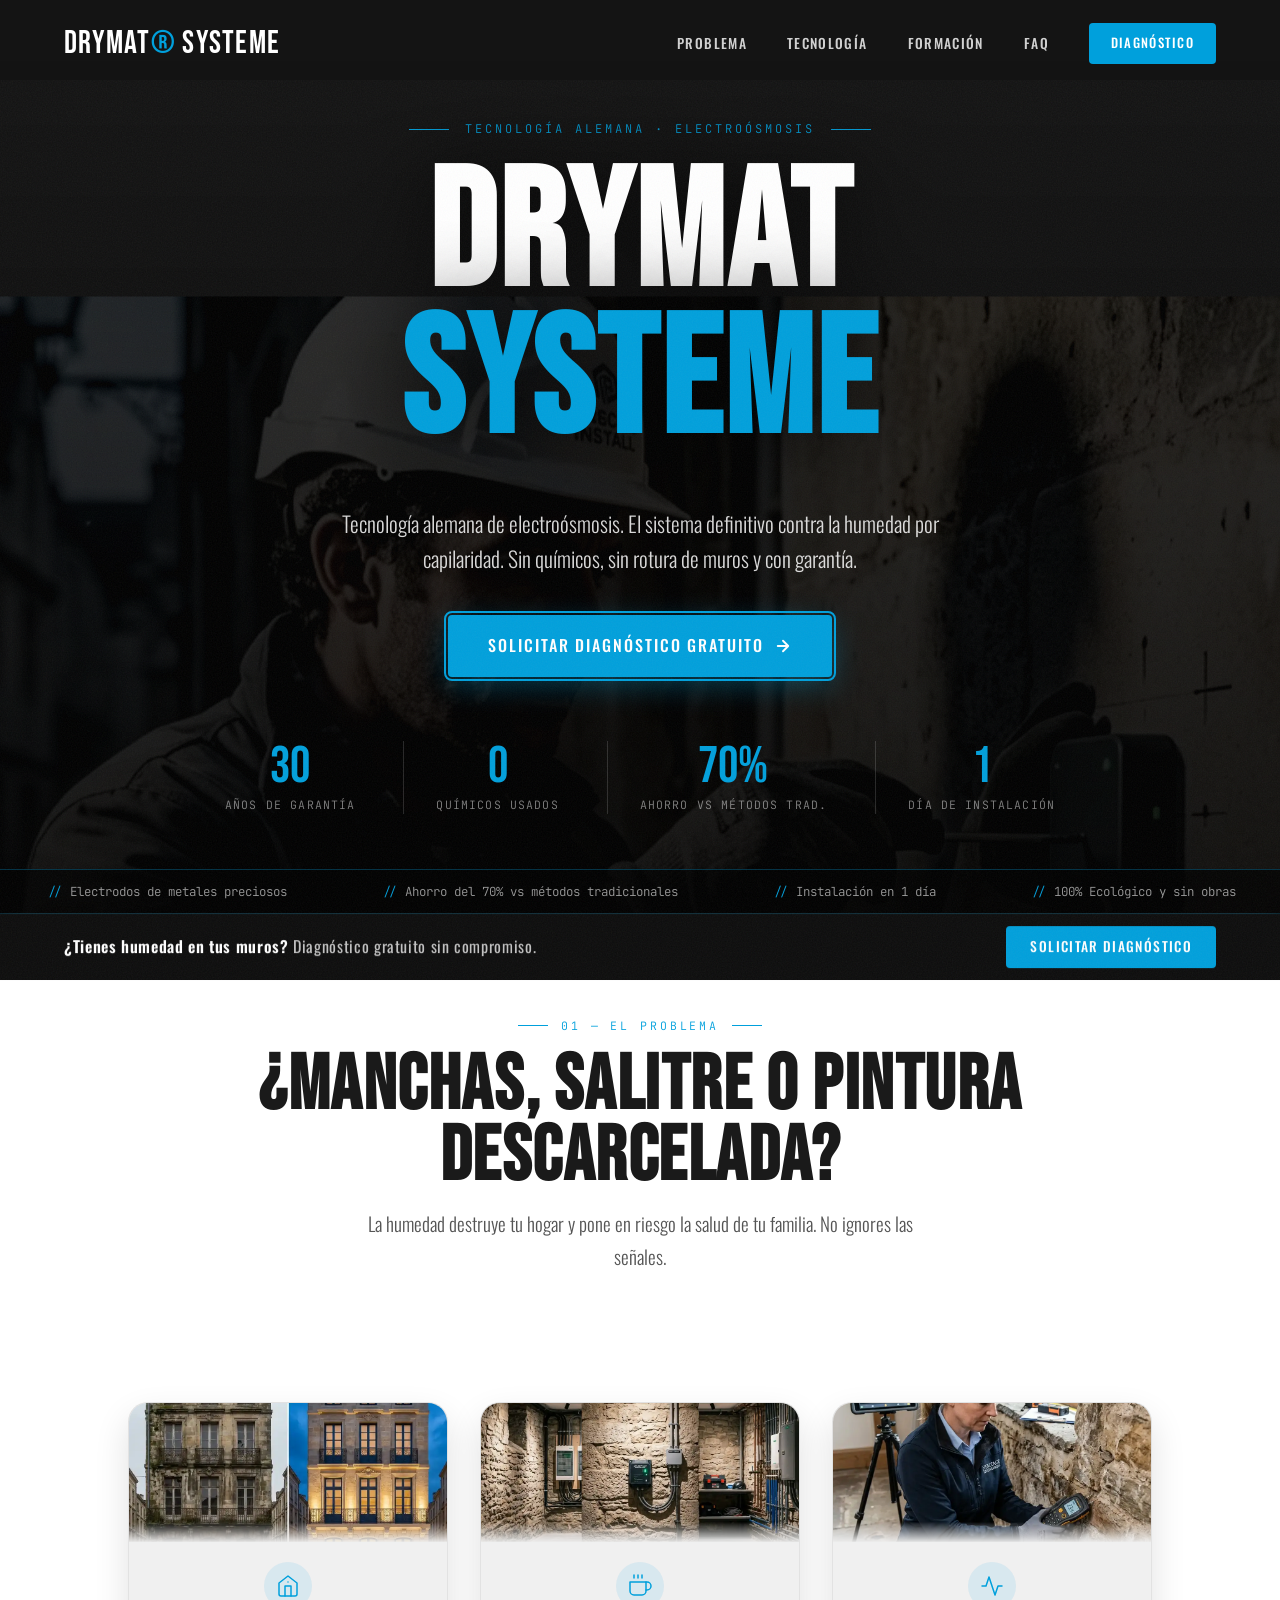
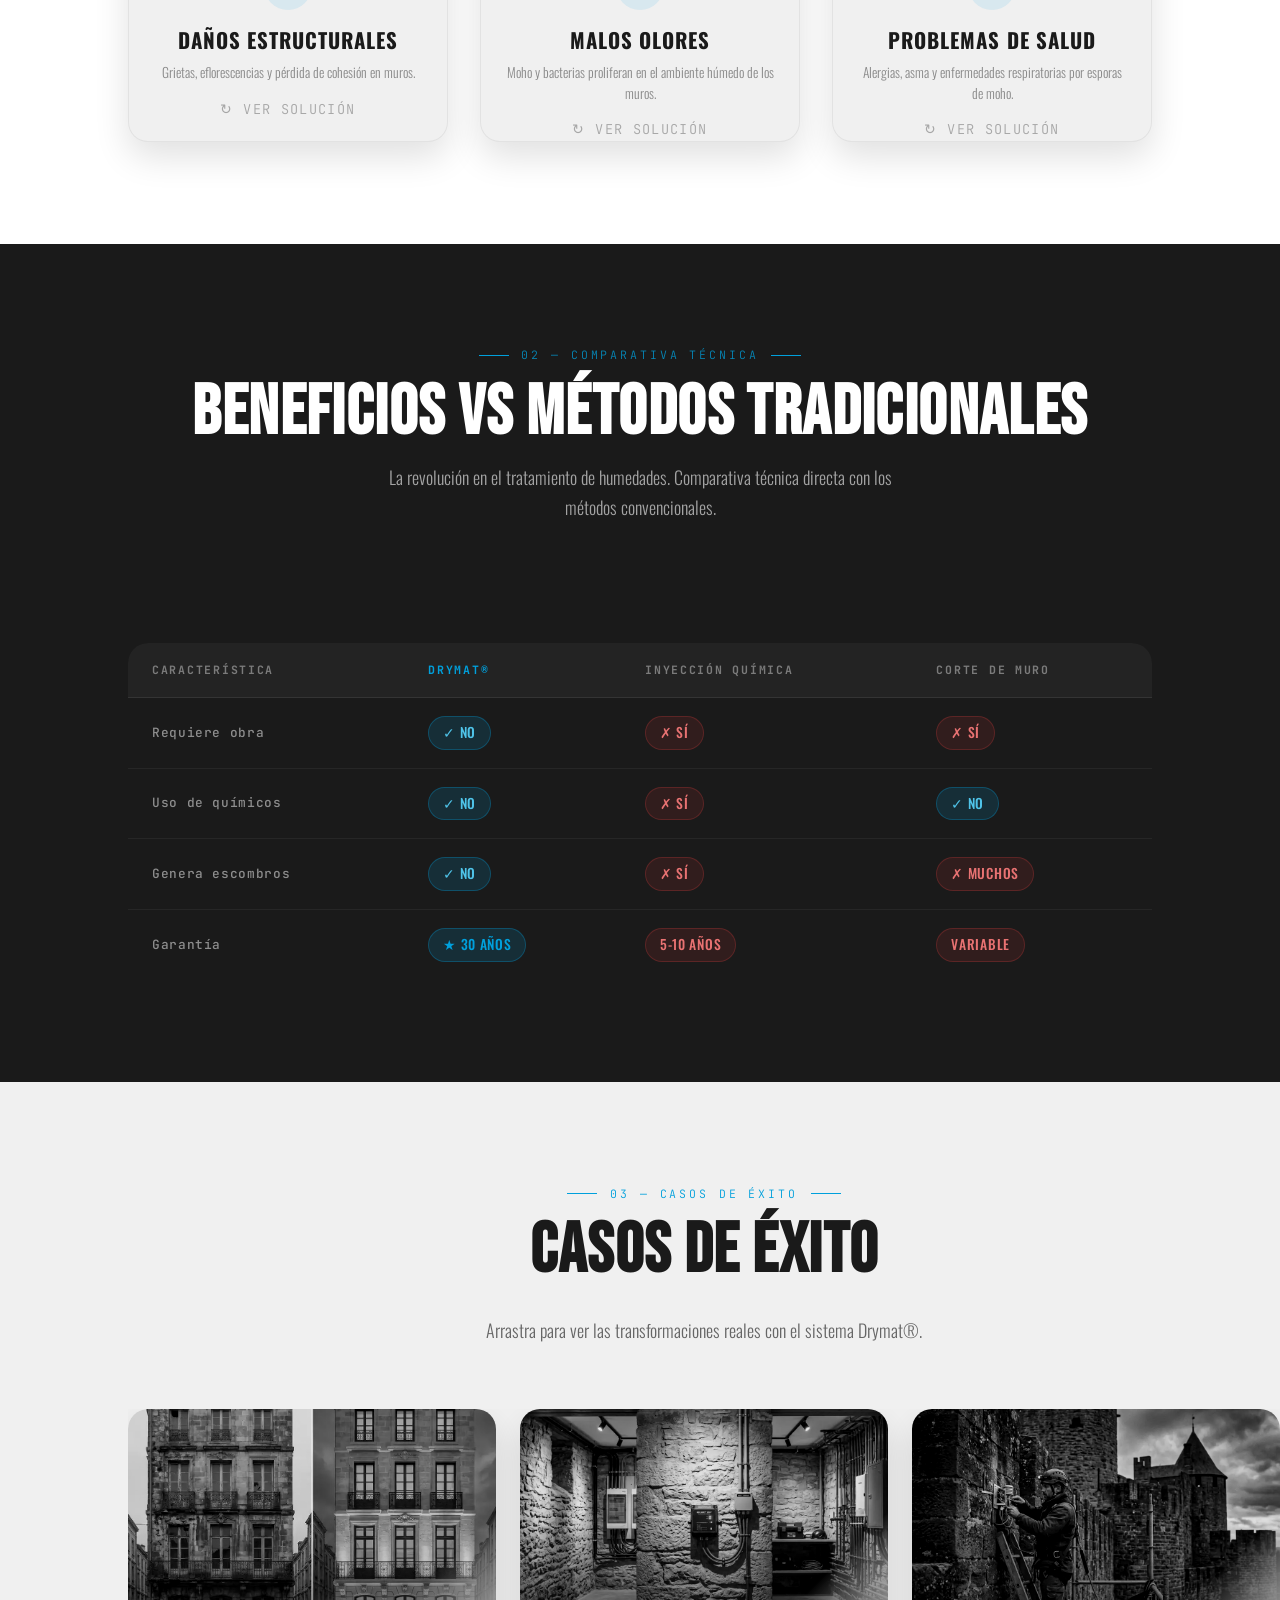
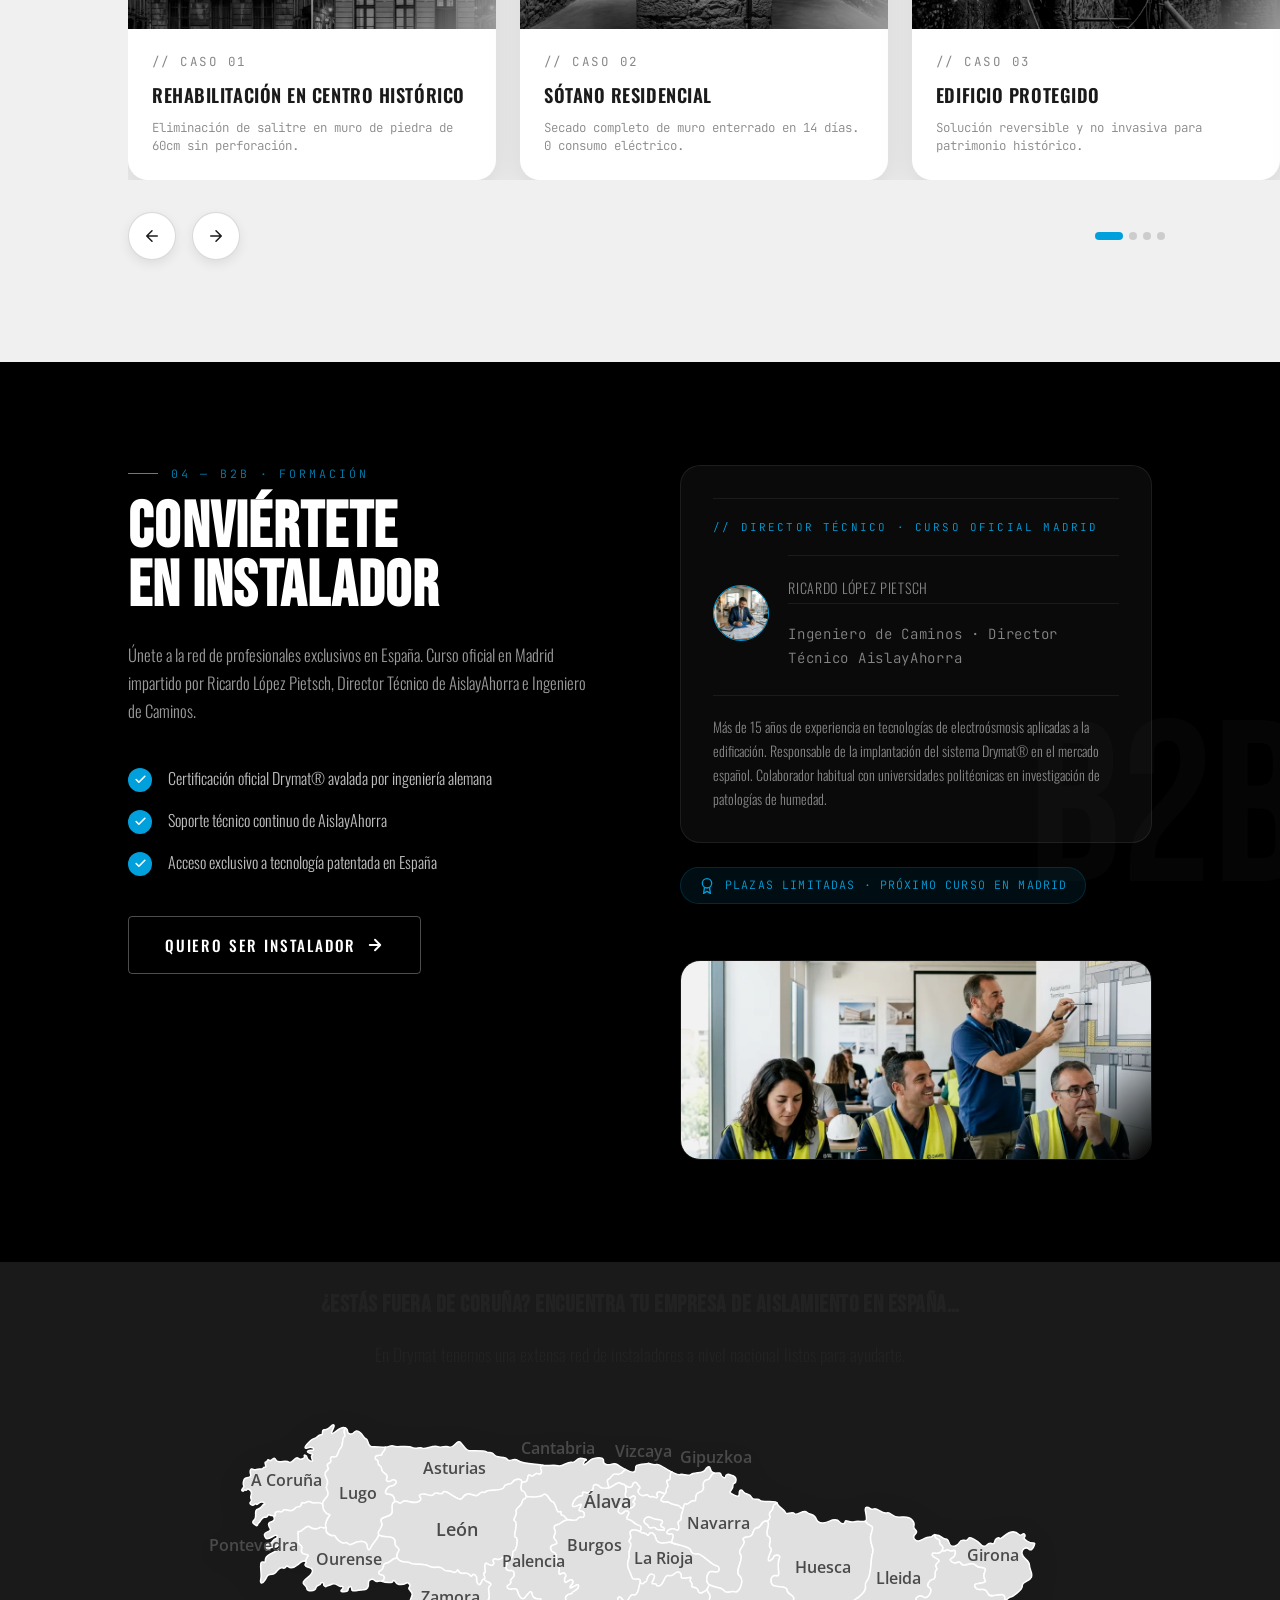
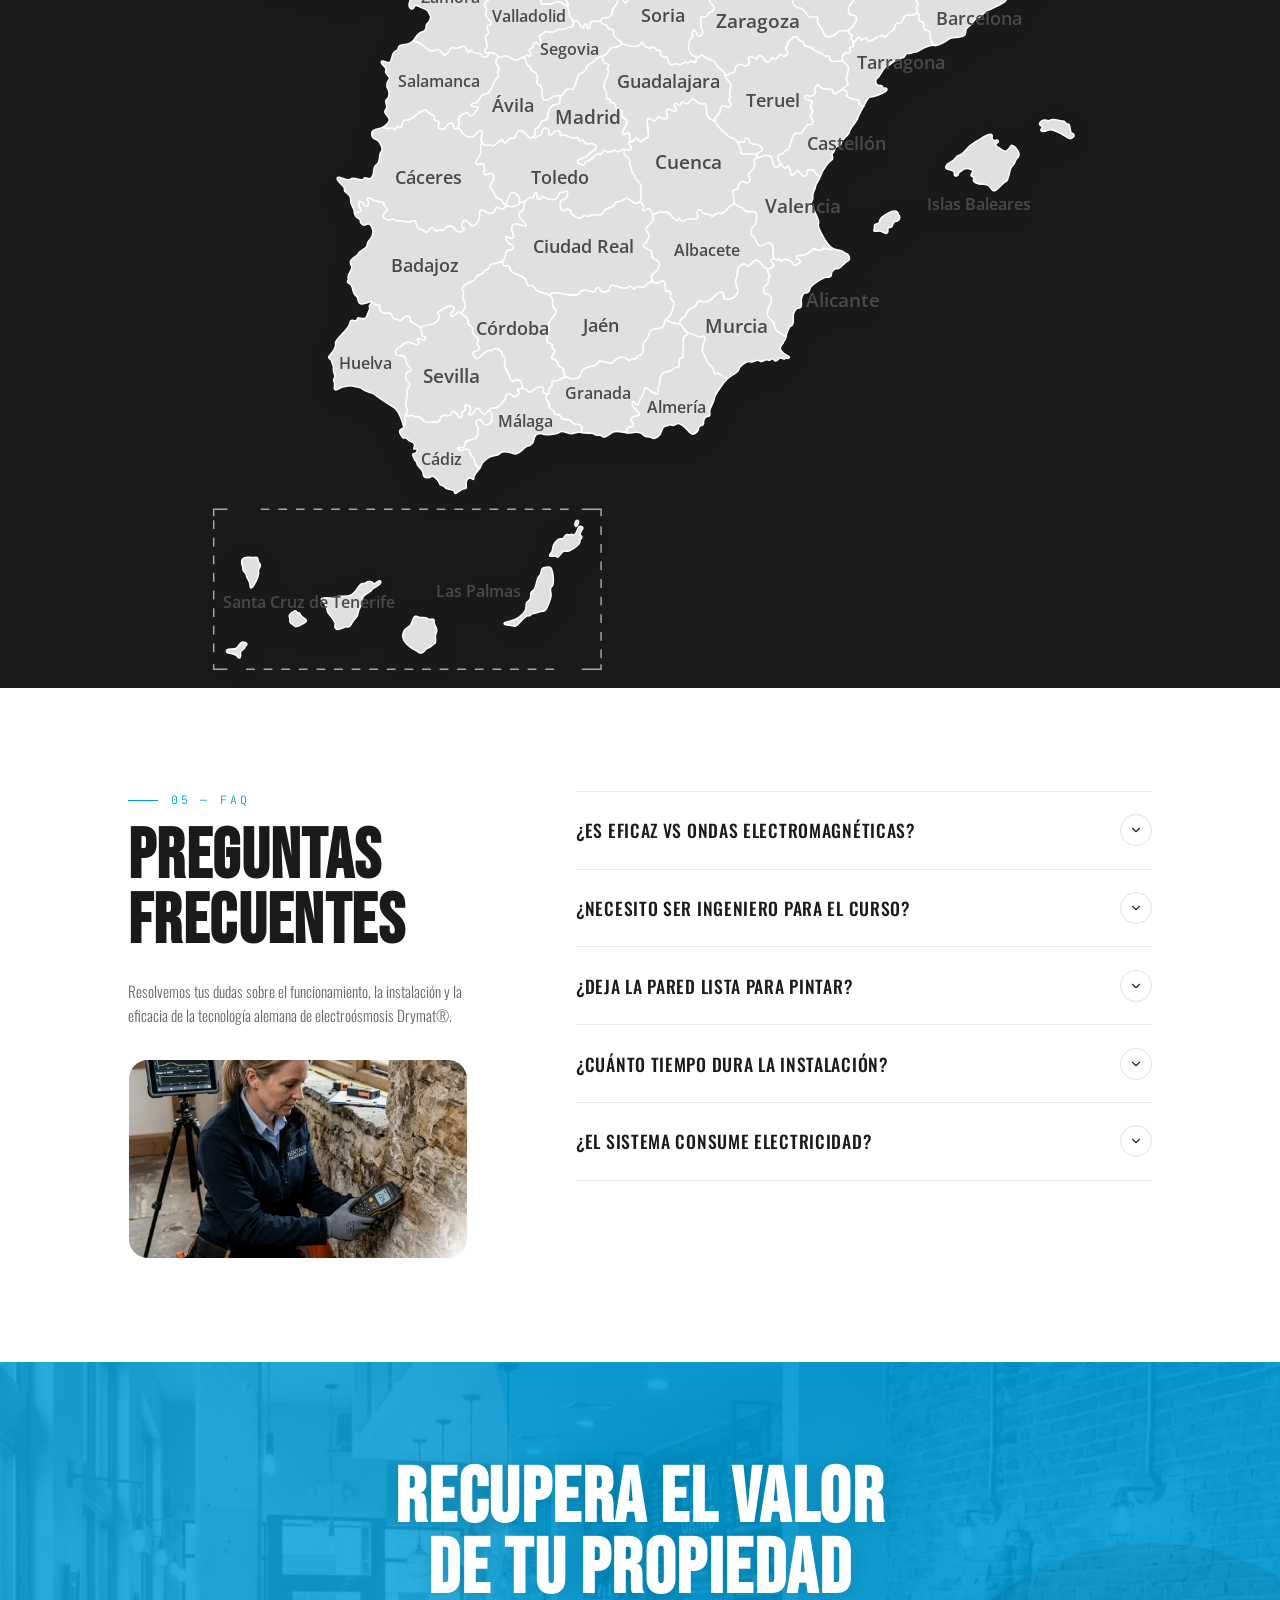
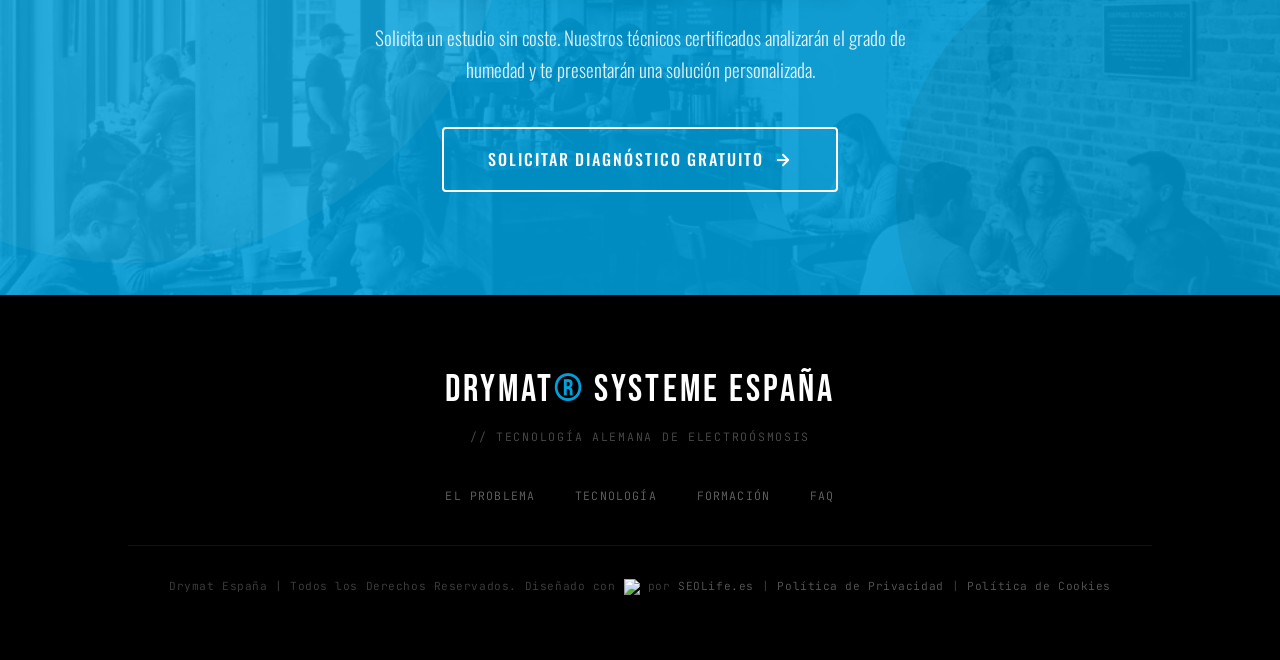
==== commit 2c752be9: "feat: implementar mapa interactivo y estilos responsive en propuestas 1-5" ====
--- a/propuesta2/index.html
+++ b/propuesta2/index.html
@@ -1,4 +1,4 @@
-<!DOCTYPE html>
+﻿<!DOCTYPE html>
 <html lang="es">
 <head>
   <meta charset="UTF-8">
@@ -1753,6 +1753,459 @@
     </section>
 
     <!-- FAQ -->
+<div class="reveal center-header" style="padding: 2rem 10% 20px; margin-bottom: 0;">
+    <h2>¿Estás Fuera de Coruña? Encuentra tu Empresa de Aislamiento en España…</h2>
+    <p style="max-width: 750px; margin: 0 auto; font-size: 1.1rem;">En Drymat tenemos una extensa red de instaladores a nivel nacional listos para ayudarte.</p>
+</div>
+
+<!-- Importación de Tipografías (Puedes omitir esta línea si tu tema de WP ya usa Montserrat y Open Sans) -->
+<link href="https://fonts.googleapis.com/css2?family=Montserrat:wght@600;700&family=Open+Sans:wght@400;600&family=Roboto+Mono:wght@400;500&display=swap" rel="stylesheet">
+
+<style>
+  /* --- PALETA DE COLORES Y VARIABLES EXACTAS --- */
+  :root {
+    --primario: #4A4A4A;     /* Gris Carbón */
+    --secundario: #00A0DC;   /* Azul Agua */
+    --fondo-claro: #E0E0E0;  /* Gris Claro */
+    --blanco: #FFFFFF;
+    --texto-base: #000000;
+    
+    /* Variables de sombra para reusar */
+    --sombra-popup: 0 15px 35px rgba(0,0,0,0.15), 0 5px 15px rgba(0,0,0,0.1);
+    --sombra-texto: 0px 2px 4px rgba(0,0,0,0.2);
+  }
+
+  /* --- CONTENEDOR RESPONSIVE --- */
+  .drymat-map-container {
+    position: relative;
+    width: 100%;
+    max-width: 900px;
+    margin: 0 auto; /* Centrado automático */
+    background: transparent;
+    padding: 10px;
+    font-family: 'Open Sans', sans-serif;
+  }
+
+  /* --- ESTILOS DEL MAPA SVG --- */
+  .drymat-map-container svg {
+    width: 100%;
+    height: auto;
+    filter: drop-shadow(0 8px 16px rgba(0,0,0,0.06));
+    display: block;
+  }
+
+  /* Estilos base para las provincias (Paths) */
+  path.pum-trigger {
+    fill: var(--fondo-claro) !important;
+    stroke: var(--blanco) !important;
+    stroke-width: 1.5px;
+    cursor: pointer;
+    transform-origin: center;
+    /* Transiciones fluidas tipo Framer Motion */
+    transition: fill 0.4s cubic-bezier(0.25, 1, 0.5, 1), 
+                filter 0.4s cubic-bezier(0.25, 1, 0.5, 1),
+                transform 0.4s cubic-bezier(0.25, 1, 0.5, 1) !important;
+  }
+
+  /* Interacción Hover/Focus en provincias */
+  path.pum-trigger:hover, 
+  path.pum-trigger:focus {
+    fill: var(--secundario) !important;
+    filter: drop-shadow(0 0 10px rgba(0, 160, 220, 0.5));
+    outline: none;
+    /* Micro movimiento hacia arriba simulando elevación 3D */
+    transform: translateY(-2px) scale(1.01) !important;
+    z-index: 10;
+  }
+
+  /* Estilos para los textos del mapa (Tus etiquetas <text>) */
+  text.pum-trigger {
+    fill: var(--primario) !important;
+    font-family: 'Open Sans', sans-serif;
+    font-weight: 600;
+    pointer-events: none; /* Crucial para no interferir con el hover del path */
+    transition: fill 0.3s ease !important;
+  }
+
+  /* Textos en móvil: visibles pero a escala reducida */
+  @media (max-width: 600px) {
+    text.pum-trigger {
+      display: block;
+      font-size: 8px !important;
+    }
+  }
+
+  /* --- TOOLTIP (CAJA FLOTANTE POPUP) --- */
+  .drymat-tooltip {
+    position: absolute;
+    background-color: var(--primario);
+    color: var(--blanco);
+    padding: 22px;
+    border-radius: 20px; /* Bordes redondeados requeridos */
+    box-shadow: var(--sombra-popup);
+    pointer-events: none; /* El ratón lo atraviesa para no crear parpadeos */
+    opacity: 0;
+    visibility: hidden;
+    transform: translate(-50%, 15px) scale(0.95);
+    /* Animación fluida de entrada/salida */
+    transition: opacity 0.35s ease, 
+                transform 0.4s cubic-bezier(0.34, 1.56, 0.64, 1), 
+                visibility 0.35s;
+    z-index: 100;
+    min-width: 290px;
+    border: 1px solid rgba(255,255,255,0.05);
+  }
+
+  .drymat-tooltip.active {
+    opacity: 1;
+    visibility: visible;
+    transform: translate(-50%, -15px) scale(1); /* Sube suavemente */
+  }
+
+  /* Tipografías del Pop-up */
+  .dt-title {
+    font-family: 'Montserrat', sans-serif;
+    font-size: 20px;
+    font-weight: 700;
+    margin: 0 0 12px 0;
+    color: var(--blanco);
+    border-bottom: 2px solid var(--secundario);
+    padding-bottom: 10px;
+    line-height: 1.2;
+    text-shadow: var(--sombra-texto);
+    text-transform: capitalize;
+  }
+
+  .dt-data {
+    font-family: 'Open Sans', sans-serif;
+  }
+
+  .dt-data p {
+    font-size: 16px;
+    margin: 8px 0;
+    line-height: 1.5;
+    color: var(--fondo-claro);
+  }
+
+  .dt-data span.label {
+    font-weight: 600;
+    color: var(--secundario);
+  }
+
+  /* Enlaces NF (Nofollow aplicados en HTML) */
+  .dt-data a {
+    color: var(--blanco);
+    text-decoration: none;
+    transition: color 0.2s ease, text-shadow 0.2s ease;
+    pointer-events: auto; /* Permite que el enlace sea clickeable */
+  }
+  
+  .dt-data a:hover {
+    color: var(--secundario);
+    text-shadow: 0 0 8px rgba(0, 160, 220, 0.4);
+  }
+
+  /* Teléfono con Roboto Mono */
+  .dt-phone {
+    display: inline-flex;
+    align-items: center;
+    margin-top: 15px;
+    background: var(--texto-base);
+    color: var(--blanco);
+    padding: 10px 18px;
+    border-radius: 20px;
+    font-family: 'Roboto Mono', monospace;
+    font-size: 17px;
+    font-weight: 500;
+    box-shadow: inset 0 0 0 1px var(--secundario);
+    transition: background 0.3s ease;
+  }
+  
+  .dt-phone:hover {
+    background: #222;
+  }
+
+  .dt-phone i { 
+    margin-right: 8px; 
+    font-style: normal; 
+    font-size: 18px;
+    color: var(--secundario);
+  }
+
+  /* --- RESPONSIVIDAD --- */
+  @media (max-width: 768px) {
+    .dt-title { font-size: 18px; }
+    .dt-data p { font-size: 15px; margin: 6px 0;}
+    .dt-phone { font-size: 15px; padding: 8px 16px;}
+    .drymat-tooltip { padding: 18px; min-width: 250px; }
+    
+    /* Ajuste de posición en móviles para que no se salga de pantalla */
+    .drymat-tooltip.active {
+      transform: translate(-50%, -30px) scale(1);
+    }
+  }
+</style>
+
+<div class="drymat-map-container" id="drymatMapWrap">
+  
+  <!-- TOOLTIP / POPUP -->
+  <div class="drymat-tooltip" id="drymatTooltip" role="tooltip" aria-hidden="true">
+    <h3 class="dt-title" id="dt-name">Provincia</h3>
+    <div class="dt-data">
+      <p><span class="label">Empresa:</span> <span id="dt-company"></span></p>
+      <p><span class="label">Responsable:</span> <span id="dt-contact"></span></p>
+      <!-- Rel nofollow requerido -->
+      <p><span class="label">Enlace:</span> <a href="#" id="dt-link" target="_blank" rel="nofollow"></a></p>
+      <div class="dt-phone"><i>✆</i> <span id="dt-phone"></span></div>
+    </div>
+  </div>
+
+  <!-- MAPA SVG PROPORCIONADO -->
+  <svg version="1.1" xmlns="http://www.w3.org/2000/svg" viewBox="0 0 600 600" xml:space="preserve" aria-label="Mapa interactivo de aliados de Drymat en España">
+    <g>
+      <path id="esmap_1" class="a-coruna pum-trigger" fill="#ba1c01" stroke="#ffffff" vector-effect="non-scaling-stroke" d="M52.417,77.584c2.5-0.584,3.083,1.083,4.25-0.834s5.417,2.084,7.75-1.083c2.334-3.167,2.833-0.5,4-1.833c1.167-1.334,0.417-2.917,2-2.25C72,72.25,73.334,69.25,75.584,71s5.083-1.083,8,1.417c0.007-4.678,6.166-4.25,2.75-10.583c-1.175-2.178,2.5-2.833-0.334-7.75s3.167-4.083,1.25-6.917s2.834-2.667,2.084-4.25s-0.25-3.417,2.333-2.667c2.584,0.75,2.417-4.833,4.25-6.083c1.834-1.25,0.833-7.25,2.5-7.667S97,23.25,99.001,20.334c-3.333-1.5-6.833,3.667-8.833,3.833s2.5-5.167,1-5.833s-3.167,3.667-6,3.333s-0.667,3.5-2.667,3.333s-2.5,2.333-4.5,2.667s-6.333,4.667-6.333,6s1.833-0.167,4.167,0c2.333,0.167,2,2.333,0.166,2c-1.833-0.333-3.5,0.667-2.333,1.5s4,0.833,2.833,1.771c-1.167,0.938-0.333,1.729,0.167,3.395s-3.333,0.333-3.667-1.667c-0.333-2-2.5-2.167-1.833-1s-2.167,3-4.333,1.329c-2.167-1.671-4.167,4.671-6.334,2.671s-7.333,1.667-8.833-1.559c-1.5-3.225-2.667,1.725-4.333,0.392s-1,1.167-2.5,1.167s1.167,3.667-0.667,3.5s-0.167,1.667-3,1.249s-2.833,1.251-4.833,0.251s-2.5,1.167-1.833,3.333s-1.333,2.167-3.167,2.5s-2.167,4.333-1.5,5.333s-2.333,2.667-1,3.5s0.667-1.167,2.167-0.5s0.5-2,3.083,0c2.583,2-0.416,3.833,0.75,6s-2.167,2.333,0,3.833s2.333-1.333,3.5-0.333s1.5-1.5,3.833-1.5s2,2.333,1.5,1.666c-0.5-0.666-1.333,2.834-4.333,3.334s0,5.166-2.333,7.166s0,3,1.167,3.834c1.167,0.833,1.167-1.667,1.833-1.667s2.167-4.333,4.333-3.833s2-2.834,3-1.667c1,1.166,2.333-0.5,3,1.167C52.833,80.334,49.917,78.167,52.417,77.584z"></path>
+      <path id="esmap_2" class="albacete pum-trigger" fill="#ba1c01" stroke="#ffffff" vector-effect="non-scaling-stroke" d="M354.625,283.125c-3.125-1.375-5,3.625-6.25,1.486c-1.25-2.139-5.75-0.236-6.125-2.601c-0.375-2.365-4.5-1.76-3,2.615s-6.875,1-9,3.382s-3.875-3.632-3.875-1.007s-3.75-0.375-6-3.349c-2.25-2.974-2.25-0.276-5.125-1.401s-3.375,2.125-6.875,1.25c3,7.375-7,8.125-3.5,12.25s-1.056,5.375-0.402,6.625c0.652,1.25-4.848,1.625-0.973,4.375s4.875,1.125,4.5,5s6.875,2.25,4.875,8s-6.75,3.125-4.625,9.125s9-3.875,8.75,3.5s4.875,1.25,3.75,6.5s2.875,1.5,2.25,6.625s-3.875,9.875-5.375,9.875c2.709,2.626,6.875,3.126,9.209,3.126c1.666-7.168,3.333-1.834,4.833-7.001s5.792-2.501,7.146-6.667c1.354-4.166,4.187,0.667,9.021-2.333c4.833-3,4.166-6.333,7.666-5.5s-0.5,5,3.834,5c4.333,0,7.666-3.667,7.5-6c-0.167-2.333-3-6.167-1-8.5s-1.5-5.878,2.833-8.855c4.333-2.978,3.833,2.478,6.167,0c2.333-2.478,2.5-3.811,5.333-3.311c2.833,0.5,3,5.167,6.5,5.667s5.833-1.833,3.667-4c-2.167-2.167-0.251-2.5,1.291-3.25c-2.75-2.75,1.125-5.75-1.625-9.125s-4.625,0.625-8,0.625s-1.375-4-4.75-6.375s-1.125-5.375,1-7.75s0.875-2.875,1.301-7c0.426-4.125-6.801-0.625-8.551-3.375s-4.75-1.875-6.375-4.125C360,277.25,357.75,284.5,354.625,283.125z"></path>
+      <path id="esmap_3" class="alicante pum-trigger" fill="#ba1c01" stroke="#ffffff" vector-effect="non-scaling-stroke" d="M427.375,307.375c-1,0.25-2.25-1.875-2.5-0.25s-4,1.5-5.125,0.5s-2.75,0.375-4.625,2.25s-5,2-7.25,2.125s-1.125,2.25-0.625,2.25s4.25,1.625,0,3.625s-0.75-0.25-5.375-2.75s-5.375,2.125-6.125,0s-1.375,1.375-4.125-1.375c-1.542,0.75-3.458,1.083-1.291,3.25c2.166,2.167-0.167,4.5-3.667,4c-0.167,4.834,2.999,2.834,1.333,5.167c-1.666,2.333,1.154,3.167-1.34,5.5c-2.493,2.333-2.66,0.583-2.326,4.458c0.333,3.875,3.833,0.042,5,4.542c1.166,4.5-3.129,6.833-2.565,11.333c0.565,4.5,3.981,2.5,4.856,7.667c0.875,5.167,4.21,4.668,7.876,7.834c0.167-1.833,2.333-7.5,3.5-7.5s1.833-2.667,1.5-6s2.167-6.5,3.833-6.334c1.666,0.166,2-1.333,1.667-4.166s1.167-6,2.667-6s2.833-0.834,3.167-2.834c0.334-2,8.666-7.834,11.5-7.834c2.834,0,3.333-1,3.166-2.333s2-3.833,4-3.5s4.334-3.833,6.5-5c2.166-1.167,2-1.167,1.5-3.667s-3.166-1.5-4-3c-0.834-1.5-3.333-0.5-7-2.166C428.502,308.959,428.375,307.125,427.375,307.375z"></path>
+      <path id="esmap_4" class="almeria pum-trigger" fill="#ba1c01" stroke="#ffffff" vector-effect="non-scaling-stroke" d="M352.667,392.167c-2,1.334-2.667-1-2.5-2.334c0.167-1.334-4.167-4.5-4.167-5.5s-0.666-2-2.833-5.5c-2.167-3.5,0.667-6.333,1.167-10c0.5-3.667-3.834-0.333-5.334-1.833s-2.666-0.999-6.166-2.333c-0.668,3.5-3.334,0.334-3.5,4.167c-0.168,3.833,0.666,3.666,0,5.833c-0.668,2.167,0.999,7.334-1.668,7.334c-2.666,0,1.167,5.999-2.5,6.166c-3.666,0.167-2.832,2.834-6.332,2.834s-6,3.999-5.334,7.166c0.666,3.167-1.166,1.834-1.166,4.167c0,2.333,1.166,5.667-3.334,3c-4.5-2.667-5.334-5.667-6.5-0.5c-1.166,5.167-1.5,2.333-2.5,5.333s-1.667,5.001-3.5,2.334s-2.5,0.333-1,2.833s6.834,5.167,2,6c-4.833,0.833-4.152,2.93-2.826,4.215c1.326,1.285,1.233,3.118-0.97,3.118c-2.204,0-3.701,1.834-2.869,4.167c1.833,0.5,4.167-0.333,6.667-0.333s3,0,4.834,2c1.833,2,3.166,0,5.5,1.666c2.333,1.666,6-0.833,7.166-5.166c1.167-4.333,3.167-2,4.5-3.334c1.334-1.334,2.334,1.667,5.167-0.666c2.832-2.333,6.833,3.166,9.5,5.833c2.666,2.667,5.833-1.667,5.667-2.667c-0.167-1,1.166-2.5,2.166-2.333c1,0.167,1.5-1.333,1.334-2.167c-0.167-0.834,0.833-4,2.5-4c1.667,0,2.166-0.666,1.666-2.833c-0.5-2.167,2.5-5.667,3.167-9.333c0.666-3.666,6.833-11.5,9.333-13.833C355.169,395.169,354.667,390.833,352.667,392.167z"></path>
+      <path id="esmap_5" class="asturias pum-trigger" fill="#ba1c01" stroke="#ffffff" vector-effect="non-scaling-stroke" d="M124.083,38.083c0.25,1.833-4.667-0.25-4.667,2.5s2.167,0.333,1.917,3.417s2.75,1.583,2.5,4.5s4.999,3.167,3.583,5.917s1.751,3.083,3.167,1.833c1.417-1.25,4.5,0.25,2.5,2.333s-3.417,0.917-4.917,2.333c-1.5,1.417-3.167,4.917,0.333,4.667s4.869,3.746,3.666,5.416c3-2,3.501,2.666,5.667,0c2.167-2.666,7.667,2.305,11.5-0.514c3.833-2.819-2.001-3.319,1.333-4.819c3.333-1.5,7.167,2.834,8.667,0c1.5-2.833,5.167,1.667,6.5-1.333c1.333-3,10.909,7.298,13,4c4.333-6.834,8.833,0.833,11.167-2.5c2.333-3.334,3.667-0.109,5-2.055c1.333-1.945,11.667,0.388,12.333-2.945s4.167-0.833,5.833-3.5c1.667-2.667,6.333-2.667,6.167,0c3.667,0.333,4.001-1.167,4.333-3.833c0.333-2.667,2.5,1.333,4.408-1.167s3.092,1.167,4.592-1.166s-2.5-3.167,0.835-5.333c-2.667-0.833-13.5-0.667-16.667-3.167c-3.166-2.5-6,1.833-7.333-0.833c-1.334-2.667-7.334-0.333-9-3.167c-1.667-2.833-3.834-0.667-5-1.833c-1.167-1.167-9.334-0.833-11.667-0.833c-2.333,0-3.5-2.667-6-5.5c-2.5-2.833-5,4.5-7.833,3c-2.834-1.5-5.167,1-7.834-0.333c-2.667-1.333-9,2.167-10.666,1c-1.667-1.167-4.334,1.167-7.167-0.5c-2.833-1.667-10.5,0.333-12.167-0.833c-1.667-1.167-2.499,0.5-5.833,0.667C126.25,37.167,123.833,36.25,124.083,38.083z"></path>
+      <path id="esmap_6" class="alava pum-trigger" fill="#ba1c01" stroke="#ffffff" vector-effect="non-scaling-stroke" d="M290.146,64.667c-0.647,0.833-0.147,4,1.853,4s2.833-3.167,4.5-1.333c1.667,1.833-2.833,3.333-0.833,4c2,0.666-1,4.666-3,3.166s-4.833-4-6.5-0.666c-1.667,3.333-1.667,4,0.5,5s2.5-3,5-1.667s-3.001,5.167,0.333,5.667c3.334,0.5,3.714,3.176,6.795,3.833c2.35,0.502,2.371,2.167,1.205,4.499c2.334,1.833,3.333,0.334,4.833,2.167c1.5,1.833,1-3.167,4.166-0.834c3.167,2.334,0.167,3.834,3.5,5.834c3.334,2,6.5-1,9.334,0.333c-0.751-1.75,1.084-2.167,0.751-4.833c-0.334-2.667-2.167-0.084-3.917-1.5c-1.75-1.417,3.167-4.417,5.5-2.667c2.333,1.75,2.833-0.75,1.917-3.833c-0.917-3.084,2.583-0.917,2.082-4.75c-0.259-1.986,1.5-4.667,1.168-5.5c-0.334-0.834-2-0.5-2-1.584s-6.334-1.416-7.168-2.666c-0.833-1.25-5.166,0.25-5.666-1.417c-0.5-1.666,2.834-3.833,2.25-4.583s-1.75-0.667-3-1.25c-1.25-0.584-3.166,0.916-2.166,2.25c1,1.333-0.334,2.083-1.668,1.166c-1.333-0.917-3.832,0.584-4.332-1s-2,0.084-4,0c-2.001-0.084-3.918-3.083-2.168-4.333c1.749-1.25-0.333-2-1.167-3.667s-2.917-1.5-3.333,0.75c-0.417,2.25-2.083,2-4.77,0.583C289.999,61.333,290.793,63.834,290.146,64.667z M307.084,81.417C308.75,82.5,311.916,83,313.25,83s2.916,1.5,1.5,2.5s-0.473,2.584,0.556,2.584c1.028,0,2.111,2.416,0.361,1.916s-4.333,0.416-4.833-1.25s-4.751,1-5.084-1.166c-0.333-2.167-2.917-1.25-3-3.5C302.681,82.205,305.417,80.334,307.084,81.417z"></path>
+      <path id="esmap_7" class="avila pum-trigger" fill="#ba1c01" stroke="#ffffff" vector-effect="non-scaling-stroke" d="M198.875,236.875c1.75,2.125,6.375-6.125,8.125-2.5s3.125-3.875,6.125-2.5S214.5,226,218.875,227s4.375,6.73,8.25,4.178c3.875-2.553-1-5.053,2.625-6.053s1.125-5.75,4.875-5.25s1.5-6.25,5-9.625s6.624,2,5.874-7.25c-6.333-1.167-6.833,4-10.5,3s0.001-10.001-3.667-10.333c-3.667-0.333,1.482-6.833-3.259-8.833c-4.741-2-0.908-3.334-3.908-4.167c-3-0.833-0.833-4-3-5.667c-2.167-1.667-4.371,3.882-8.333,0.833c-6.5-5-6.667,0.5-9-1.5c-5.667,3.834,1.667,7.292-0.333,9.292s1.625,3.75-1,5.25s-3.5,11-8.125,11.125s-3.625,5.875-6.625,5.875s-4.875,2.5-1.375,2.5s4.25,1,0,5.25s-1.125-3.375-7.25-0.125s-0.125,7.25-3.75,9.625c5.25,1.25,0.375,3.375,6.875,5.625s5.875-4.5,9.25-3.875s-2.375,4.75,1.125,8.625S197.125,234.75,198.875,236.875z"></path>
+      <path id="esmap_8" class="badajoz pum-trigger" fill="#ba1c01" stroke="#ffffff" vector-effect="non-scaling-stroke" d="M122.5,347.168c-0.667,3,2.5,4.914,6,4.207s1.487,4.207,4.744,4c3.256-0.207,3.089,2.541,4.756,0s5.5-3.126,5.333,0c-0.166,3.126,4.417,2.957,7.292,6.125c0.875-2.625,9.625-1.125,12.125-6.125s-3.875-2.5,1.75-6.25s8.75-2.75,8.75-0.875s-3.875,3-1.75,4.875s3.375-4.75,6.5-1.75c6.625-7-0.375-9.25,1.5-12.5s-2.75-3.125,0.5-6.375s7.591-2.375,7.983-5.375s4.517-1.25,5.392-3.75s4.25-1.375,4.125-4.125s4.75-1.125,8.5-3.25s1.125-7.875,4.875-7.875s3.625-2.75,1.125-3.75s-3.25-3-3.5-5s4.593,3.125,5.296,0c0.704-3.125-2.171-3-0.921-7.25s9.375,1.5,9.625-0.75s-5.375-4.125-4.875-7.5s3.25-1.375,3-3.375s0.75-1.375,0.625-5.375c-1.25-0.25-1.5-0.5-3.625,1.5s-6.25,2.625-9.125,1.125c-1.75,6-6.875-1.625-7.125,2.5s-5.5,3-7,1.625s-4.25-2-3.75,2.125s-4.125,9.375-6,7s-4.375-5-6-0.875s2.75,2,1.375,4s-4.5,2.5-6,0s-4.5-3.75-6.625-0.875s-4.625,0-5.75,1.875s-2.625-5.25-5.375-0.75S154,294,150.125,294s-1.5-7.679-5.125-5.652c-3.625,2.027-7.75-1.152-9.25,0c-1.5,1.152-3.125-2.348-5.75-0.973s-7.75-2.09-3.875-4.857c3.875-2.768-0.625-2.768-0.5-5.518s-5.125-0.875-7.625-3s-5.5-1.5-3.75,0.5s-0.375,5.75-2,3s-4.5-3.375-4.125-0.125s4.919,4.595-2.791,5.36c0,3.734,4.5,4.266,4,5.613c-0.5,1.347,2,3.486,3.5,2.653s4-1.5,5,4s-4.5,7-3.833,9.5c0.666,2.5-5.167,3.667-6,6c-0.834,2.333-7.834,3.5-4.667,8.667c1.21,1.975-3.333,6.5-2.333,7.833s-2.166,2.833,0.833,4c3,1.167,1.667,6.667,4.333,8.333c2.667,1.666,0.334,2.5,2.5,5c2.167,2.5,7.834-2,8.167-0.667C119.667,347.168,123.166,344.168,122.5,347.168z"></path>
+      <path id="esmap_9" class="barcelona pum-trigger" fill="#ba1c01" stroke="#ffffff" vector-effect="non-scaling-stroke" d="M537.166,133.167c-1.667-5.334-6.666-0.5-8.5-4c-1.834-3.5,2.167-2.167,5.667-3.333c3.5-1.167-1.667-2,0.667-7s-3.334-1.667-6.334-5c-3-3.333-7.333,2.5-9.666-1s-2.834,1.666-6.334-1.167c-3.5-2.833,2-1.333,2.334-5.666s-1.834-0.834-4.167-2.166c-2.333-1.333-2,1.333-4.832,0c-2,4.166-6.669,0.166-6.835,2.833c-0.166,2.667,7.179,3.001,3.673,5.667c-3.506,2.666,0.995,3.666-0.839,4.833c-1.834,1.167,0.333,5.834-2.167,6.334s-5.333,4.167-2.5,5.833c2.833,1.667-1.333,8.333-4,6.333c-2.667-2-7.001,0.666-4.667,3c2.334,2.333-1.833,4.501,0.667,7.667c2.5,3.167-1.167,5.5,2.5,6c3.667,0.5-1.001,5.167,3.833,6.167c4.834,1-0.664,5.834,5.168,10.167c2.999,0.068,7.667-2.5,9.667-4.167c2-1.667,7-0.667,10.166-2.333c3.166-1.667-0.333-4,2.834-5.834c3.167-1.833,4-5.666,6.333-6.166s5.833-5.167,7-5.167s10.667-5.167,11.833-6.167C550.501,128.501,538.833,138.5,537.166,133.167z"></path>
+      <path id="esmap_10" class="burgos pum-trigger" fill="#ba1c01" stroke="#ffffff" vector-effect="non-scaling-stroke" d="M243.916,86.334c1.667,0,2.5-2.75,6.75-3.5c1.333,0,5.667,1.833,7-0.667c1.333-2.5,4.499,1.001,4.333-2.833c-0.166-3.834-4.833-1-3.333-3.834s1.833-3.501-0.667-2.334c-2.5,1.167-4.999,1.667-3.833-1.333c1.167-3,3.666-5.167,5.833-5.167c2.167,0-0.999-3.333,2.667-2.333c3.667,1,5.667-2.333,5.5-4c-0.167-1.667,2.833-2,4.333,0s4.334,0.833,6.167,0.833c1.833,0,6.5-4.667,7.667-3.333c1.166,1.333,3.96,0.5,3.813,2s0.647,4,0,4.833s-0.147,4,1.853,4s2.833-3.167,4.5-1.333c1.667,1.833-2.833,3.333-0.833,4c2,0.666-1,4.666-3,3.166s-4.833-4-6.5-0.666c-1.667,3.333-1.667,4,0.5,5s2.5-3,5-1.667s-3.001,5.167,0.333,5.667c3.334,0.5,3.714,3.176,6.795,3.833c2.35,0.502,2.371,2.167,1.205,4.499c-2.334-1.833-8.167-1.833-6.501,2c1.667,3.834-2.423,3.5-0.295,5.334c2.128,1.834-1.554,5.501-0.629,8.334c0.924,2.833-2.728,5-0.152,10.166c2.576,5.166,1.576,6.869,4.91,6.435C300.667,123,300.5,124,300,126c-0.501,2-1.168,9.167-4.501,8.167c-3.333-1-4,8.666-6.5,4.666s-4.166-4.166-4.166-0.5c0,3.667-2.929,2.676-3.5,6.834c-1.167,8.5-7.334,1.833-7.834,6.166c-1.167,3-7.666-2.083-7.916,4.78c-0.095,2.617-2.25,0.886-1.75-0.697c0.5-1.583-2.417-1.917-2.083,0.697c0.333,2.614-1.833,0.22-3.167-2.53s-1.917-0.583-4.5-2.167c-0.166-1.417-3.25-1.917-2.25-4.25c1-2.333-2.5-3.084-1.083-5.25c1.416-2.167-3.167-3.916-1.167-6.749c2-2.834,3.917-1,4.084-2.334c0.166-1.333,4.416-1.667,4.416-4.583c0-2.916-5.666,2.667-5.916,0.917c-0.25-1.75,3.166-2.084,1.833-4.667s-5.084,3.75-5.5,0c-0.417-3.75,2.166-1.916,0.5-4.416c-1.667-2.5-4.25,2.167-4.333-1.167c-0.084-3.333,1.333-1.916-0.834-4.5c-2.166-2.583,0.667-7.916-2.333-9c-3-1.083-3.584-4.583-0.584-5.333s2.917-1.417,0.834-3.917c-2.084-2.5,1.75-3,0.25-5.833C240.5,87.5,242.249,86.334,243.916,86.334z M305.75,87.584c0.333,2.166,4.584-0.5,5.084,1.166s3.083,0.75,4.833,1.25s0.667-1.916-0.361-1.916c-1.028,0-1.972-1.584-0.556-2.584s-0.166-2.5-1.5-2.5s-4.5-0.5-6.166-1.583c-1.667-1.083-4.403,0.788-4.334,2.667C302.833,86.334,305.417,85.417,305.75,87.584z"></path>
+      <path id="esmap_11" class="cantabria pum-trigger" fill="#ba1c01" stroke="#ffffff" vector-effect="non-scaling-stroke" d="M232.666,51.167c-1.5,2.333-2.685-1.334-4.592,1.166s-4.075-1.5-4.408,1.167c-0.333,2.667-0.667,4.167-4.333,3.833c-0.167,2.667-1.833,5.333,0.833,6.167c2.667,0.834,1.167,3.333,2.5,3.666c1.333,0.334,9.483,0.576,10.667-0.666c3.333-3.5,4.833,4.333,7,4.166c2.167-0.166,2.499,8.167,4.667,7c2.167-1.166,0.167,2.5,2,2.334s2.334,2.834,3.667,2.834c1.333,0,5.667,1.833,7-0.667c1.333-2.5,4.499,1.001,4.333-2.833c-0.166-3.834-4.833-1-3.333-3.834s1.833-3.501-0.667-2.334c-2.5,1.167-4.999,1.667-3.833-1.333c1.167-3,3.666-5.167,5.833-5.167c2.167,0-0.999-3.333,2.667-2.333c3.667,1,5.667-2.333,5.5-4c-0.167-1.667,2.833-2,4.333,0s4.334,0.833,6.167,0.833c0.25-1.667-2.083-5.5,0-5.833s2-4.583,5.25-3.417s4.085-1.499,6.084-3.25c-0.834-0.333-2.167-1-5.333-3.167s-3.833,0.833-7.667-0.167c-3.834-1-0.333-3-2.667-4.167s-5.5,0-6.833,0.333c-1.334,0.333-3.333,3.167-5.167,3.833s-0.5-2.667,0.833-3s-2.333-1.333-4.333-1.167s-2.833,3.333-5.5,2.667c-2.666-0.667-6.333,3.333-9.333,2.333s-7.833,0.5-10.5-0.333C230.166,48,234.166,48.835,232.666,51.167z"></path>
+      <path id="esmap_12" class="castellon pum-trigger" fill="#ba1c01" stroke="#ffffff" vector-effect="non-scaling-stroke" d="M449,206.129c-2-0.704-3-0.296-6.875-2.129s2.542-3-4.25-5.625c-2.125,2-6.625,4.75-6.375,1.625s-6.625,0-8.499-3.125s-4.126,0.125-3.501,2.5s-2.375,4.5-5.125,3.5s-3.25,2.625,1.125,3.254c4.375,0.629-1.375,4.496,1.375,6.121s-2.25,4.375-0.5,5.75s3,4.625-0.875,4.625s-3.375,7.25-8,5.875s-4.75,11.875-7.375,11.75s-1.625,3-4.375,2.676c-2.75-0.324-1.625,4.574,0,6.449s3.25,4.5,4.25,2.25s2.125,1.125,2.75,4.156c0.625,3.031,1.5,1.469,3.875-0.906s3.25,4.5,6.25,2.958s-1.375-4.333,3.25-4.333s1.125,3.125,6.876,4.333c1.5-4,5.667-10,7.667-11s-0.667-3.833,0.667-4.5c1.334-0.666,1.333-4.5,3.166-4.833s2.834-0.833,2.834-2.667c0-1.833,5.5-5.333,5.5-7.333s5.333-7.5,5.5-8.833c0.167-1.333,3-6.334,4.333-8.667C446.836,209.667,451,206.833,449,206.129z"></path>
+      <path id="esmap_13" class="ciudad-real pum-trigger" fill="#ba1c01" stroke="#ffffff" vector-effect="non-scaling-stroke" d="M217.625,276.625c-2.125,2-6.25,2.625-9.125,1.125c3.185-10.921,4.625-9.75,7.375-7.5S218.25,273.25,217.625,276.625z M211.333,321.001c0.333,4.833,10.517,3.333,11.175,8.833c0.658,5.5,3.802,0.167,5.647,4.167c1.845,4,6.011,2.5,10.511,5.333c0.667-5.833,17.501,3.167,20.167-1.833s9.833,1.834,10.833-1.833s3.167-1.318,3.167-0.076c0,1.242,6.501,2.473,6.833-1.893c0.333-4.365,9.5,2.865,12,0c2.5-2.865,4,3.136,5,0.469s5.333,1.351,7.5-1.908c2.167-3.259,2.999-0.678,4.083-3.385c-2.125-6,2.625-3.375,4.625-9.125s-5.25-4.125-4.875-8s-0.625-2.25-4.5-5s1.625-3.125,0.973-4.375c-0.653-1.25,3.902-2.5,0.402-6.625s6.5-4.875,3.5-12.25s-3.875-1.125-6-2.25s3.5-2-2.375-6.125c-4.762,4.297-7.125-4.75-10.5-1.75s-6.5,0.25-7.125,3.75s-5.75,1-7.5,5.375s-7.375-0.125-8.75,2s-3.25-1.5-5.515,1c-2.265,2.5-7.735-1.625-7.61-3.25s-3-2.375-4.375-1.125s-3-0.75-3.013-4.375c-0.013-3.625,3.763-3.125,3.388-3.25s1.5-0.5,1.75-3.75s-3.125-0.375-4.625-0.875s-0.875,0.5-2.25,3.125s-5.625,2-9,0.25s-1.125,1.75-3.75,1.25s0.25-3.25-1.875-4.25s-0.625,4-3.125,3.125s-3.625,3-4.875,2.75c0.125,4-0.875,3.375-0.625,5.375s-2.5,0-3,3.375s5.125,5.25,4.875,7.5s-8.375-3.5-9.625,0.75s1.625,4.125,0.921,7.25c-0.704,3.125-5.546-2-5.296,0s1,4,3.5,5s2.625,3.75-1.125,3.75S209.75,313.875,206,316C206.833,322.334,211,316.168,211.333,321.001z"></path>
+      <path id="esmap_14" class="cuenca pum-trigger" fill="#ba1c01" stroke="#ffffff" vector-effect="non-scaling-stroke" d="M379.125,242.75c-2,0.5-5.375-0.25-7.375,0s-3.319-0.611-2.875-2.5c0.5-2.125-2.25-2.25-1.875-5.625c-2.25-0.125-1.125-2.5-3.625-2.625s-10.75-7.75-12.125-11.75c-5.125-1.25-5.75-4.125-6-9.5s-3.5,0.5-7-4.125s-4.375,4-7.625,1.345s-2.75,3.655-4.75,1.076s-3.25,0.079-2.125,1.704s1.125,3.75-1.375,2.408s-5.75-1.408-4.125,2.217s-1.625,4.25-4.625,2.25s-1.375,5.125-6.5,1.375s0.625,13-2.375,12.621c-3-0.379-3.625,5.254-5.955,1.254s-2.17,3-5.92,1.25c0,1.25-1.75,0.875,0.5,3.105c2.25,2.23-1.25,3.395-3.875,2.395c-2.125,6.75,4.596,2.5,3.375,10c-0.402,2.471,1.25,0.375,1.221,3.875s2.779,2.625,2.654,5s5,4.25,3.875,7s1.058,8.106-0.625,9.625c5.875,4.125,0.25,5,2.375,6.125s3-5.125,6,2.25c3.5,0.875,4-2.375,6.875-1.25s2.875-1.572,5.125,1.401c2.25,2.974,6,5.974,6,3.349s1.75,3.39,3.875,1.007s10.5,0.993,9-3.382s2.625-4.979,3-2.615c0.375,2.365,4.875,0.462,6.125,2.601c1.25,2.139,3.125-2.861,6.25-1.486s5.375-5.875,10-6.5c-1.625-2.25-0.125-2.5-1.125-6.625s3.375-2.125,3.5-4.25s1.75-5.75,4.125-4s5.25,0,3.125-3.689c-2.125-3.689,5-2.311,3.875-9.186c-0.266-1.623-1.5-2.5,2.25-3.625C379.5,244.625,379.5,243.625,379.125,242.75z"></path>
+      <path id="esmap_15" class="caceres pum-trigger" fill="#ba1c01" stroke="#ffffff" vector-effect="non-scaling-stroke" d="M108.125,277.375c-0.375-3.25,2.5-2.625,4.125,0.125s3.75-1,2-3s1.25-2.625,3.75-0.5s7.75,0.25,7.625,3s4.375,2.75,0.5,5.518c-3.875,2.768,1.25,6.232,3.875,4.857s4.25,2.125,5.75,0.973c1.5-1.152,5.625,2.027,9.25,0c3.625-2.027,1.25,5.652,5.125,5.652s3.375,4.875,6.125,0.375s4.25,2.625,5.375,0.75s3.625,1,5.75-1.875s5.125-1.625,6.625,0.875s4.625,2,6,0s-3,0.125-1.375-4s4.125-1.5,6,0.875s6.5-2.875,6-7s2.25-3.5,3.75-2.125s6.75,2.5,7-1.625s5.375,3.5,7.125-2.5c-2.875-1.5-2.25-4.5-4.644-4.5c-2.394,0-2.981-4.25-4.981-6.625s-0.375-3.25,1-6.125s0-6.125-4.25-3.875s1-8.75-4-7.25s-4.375-0.625-1-5.375s-1.875-6.25,2-8.5c-3.5-3.875,2.25-8-1.125-8.625s-2.75,6.125-9.25,3.875s-1.625-4.375-6.875-5.625c-3.625,2.375-1.375-4-4.375-3.5c-2.999,0.5-1.625,0.5-3.375,2.875s-6.625,1.125-4.75-2s-4.375-1.875-3-4s-2.75-2.375-5.375-5.25s-9.875,7-13.875,6.375s-1.875,6.375-4.875,4.71c-3-1.666-1.75,3.415-3.375,1.415s-3.375,1.25-7.541-1.415c-1.666,1.333-4.5,0.833-6.5,2.333s-1.667,5,1.333,6s5.667,6.833,3.834,8.5c-1.834,1.667-0.167,7.167-3.167,8.833c-3,1.666-1,6.333-3.333,8.833c-2.334,2.5-3.667-1.5-5.5,0.833c-1.834,2.333-6.667-2-8.667,0.167s-8.667-3-9.333-0.667c-0.666,2.333,5.834,5.333,5,7.833c-0.833,2.5,4.666,2.5,4.166,6.833s2.667,5.167,2.667,8.9C113.044,281.97,108.5,280.625,108.125,277.375z"></path>
+      <path id="esmap_16" class="cadiz pum-trigger" fill="#ba1c01" stroke="#ffffff" vector-effect="non-scaling-stroke" d="M186.167,449.668c-2-1.166-2-3.334-2.45-4.634c-0.45-1.3-2.717-1.366-4.05-0.7c-1.333,0.666-1.667,1.167-3.334,0c-1.666-1.167-0.333-1.833,2-1.333c2.334,0.5,1.5-1.167,2.834-3.667c1.333-2.5,3.833-0.666,6.899-3.166c3.066-2.5-0.066-3.834,1.601-5.167c1.667-1.333-3.667-4.167-0.667-6.5s3,1.833,4.833,2.667c1.834,0.834,5.667-1,5-2.834c-0.666-1.834,2.167-4-1.958-7.084c-1.75,1.625-2.375,4.625-4.125,2.375s-3.5-4.75-4.5-3.25s-3.5,5.113-4.5,4.057c-1-1.057,2.125-3.932,0-5.682s-4-0.875-2.875,0.875s-3.25,2.994-2.5,4.997c0.75,2.003-1.75,2.503-2.375,0.878s-2.875-4.25-4.25-2.875s-0.132,2.921-3.75,2.375c-6.625-1-2.125,4.5-6.625,4.375s-8,1.25-10.125-2.125s-4-0.375-5.875-1.875s-2.5,0.75-4.375-0.25c-3.001,0.274,0.833,7.376-2.333,6.543c0.667,1.834-0.166,2-2,3c-1.833,1,1.5,6.666,2.834,5.666c1.333-1,1.5,1.5,4.333,2.5s2.833,2.333,2,4.333c-0.833,2,2.333-0.333,2.333,0.5c0,0.833,0,3.167-2.166,3.334c-2.167,0.167-0.334,1.5,0,3.5c0.333,2,2,1.166,1.833,3.166s4.167,3.667,4.333,7.167c0.167,3.5,4.167,2.834,5.334,1.834c1.166-1,5,1.833,5.666,4.5c0.667,2.667,2.5,0.5,3.834,2.833c1.333,2.333,6.166,0.5,6.5,3.333c0.333,2.833,4.166-2.5,6.5-2.333c2.333,0.167,1.5-2.167,1.5-4.167s1.666-4,3.666-2.833s1.5,0.667,1.5-0.833s2.834-4.167,4.167-6.334C186.002,454.834,188.167,450.834,186.167,449.668z"></path>
+      <path id="esmap_17" class="cordoba pum-trigger" fill="#ba1c01" stroke="#ffffff" vector-effect="non-scaling-stroke" d="M246,387.834c-3.334-0.667-1-4.5-5-5.333s3.333-4.834,0.166-6.5c-3.167-1.666,1.667-3.167-2.833-4.167s1.167-9.333-0.5-12.167c-1.666-2.834,8-8.833,4.167-11.333c-3.834-2.5,1.166-6.167-3.334-9c-4.5-2.833-8.666-1.333-10.511-5.333c-1.845-4-4.989,1.333-5.647-4.167c-0.658-5.5-10.842-4-11.175-8.833c-0.333-4.833-4.5,1.333-5.333-5.001c-3.75,2.125-8.625,0.5-8.5,3.25s-3.25,1.625-4.125,4.125s-5,0.75-5.392,3.75S183.25,329.25,180,332.5s1.375,3.125-0.5,6.375s5.125,5.5-1.5,12.5c3.125,3,5.25,3.125,4.75,6.25s3.5,0.875,3,5.625s5.625,3.125,3.625,7.125s2.25,2.375,0.875,5.25s-5.875,0.625-3.875,4.125s2.25,3.375,6,0.125s4-3.5,5.875-3s2.5-3.625,6.25-0.25s-0.125,3.5,2.75,4.625s-1.375,4.875,0.75,7.125s3.365,10.597,6.125,9.125c3.75-2,5.375,0.5,5.875,5.125c5,0.25,2.125,2.625,4.625,2.625s4.25-4.625,8.125-3.75s-1.75,3.875,3.625,4.875c2.99,0.557,0.125-3.75,2.625-4.5s-0.5-4.75,2.625-4.375s5-2.875,8.25-2.75C245.916,391.166,249.333,388.501,246,387.834z"></path>
+      <path id="esmap_18" class="gipuzkoa pum-trigger" fill="#ba1c01" stroke="#ffffff" vector-effect="non-scaling-stroke" d="M319.166,55.833c-2.667-0.083,1,4.083-0.582,5.083c-1.584,1-0.084,4.083-1.834,4.417c0.584,0.75-2.75,2.917-2.25,4.583c0.5,1.667,4.833,0.167,5.666,1.417c0.834,1.25,7.168,1.583,7.168,2.666s1.666,0.75,2,1.584c0.75-2.5,1-4.084,2.333-3.25c1.333,0.833,2.917-2.917,5.167-2.167s0.083-4.75,3.083-5.5s3.833-3.25,3.333-4.583s0.25-4.333,2.667-4.333c2.417,0,1.418-2.999,4.584-4.583c-1.333-0.5-2.333-0.833-2.666-3.167c-0.334-2.333-2.5-0.667-3.667,1.333c-1.166,2-7.333,1.333-9.5,2.833c-2.166,1.5-5.667-0.833-7.167,0s-3.166-0.667-6-1.833C319.169,52.169,321.834,55.917,319.166,55.833z"></path>
+      <path id="esmap_19" class="girona pum-trigger" fill="#ba1c01" stroke="#ffffff" vector-effect="non-scaling-stroke" d="M563.834,97.5c-4.167-2.834-0.333-2.166-1.5-4.333c-1.167-2.166-2.167,2.001-4.167-0.189c-2-2.189-5.165-2.644-9.999,1.19c-4.834,3.833-1.833,0.001-4.666,1.334c-2.833,1.333-0.498,4.668-3.832,3.668c-3.334-1-2.498,2.503-5.331,1.889s-1.161-2.048-6.827-4.881c-5.666-2.833-1.824,1.677-6.49,0.859c-4.666-0.818-1.646,3.339-6.646,4.005c-5,0.667-2.792-5.125-5.959-4.958c-3.167,0.166-1.91-2.715-7.417-2.917c-0.582,4.25,4.084,2.001,3.251,4.918c-0.833,2.916,3.75,1.583,1.75,5.75c2.832,1.333,2.499-1.333,4.832,0c2.333,1.333,4.501-2.167,4.167,2.166s-5.834,2.833-2.334,5.666c3.5,2.834,4.001-2.333,6.334,1.167s6.666-2.333,9.666,1c3,3.333,8.668,0,6.334,5s2.833,5.833-0.667,7c-3.5,1.166-7.501-0.167-5.667,3.333c1.834,3.5,6.833-1.334,8.5,4c1.667,5.333,13.335-4.666,11.501,5.667c1.166-1,2.834-3.166,4-3.166s8.334-4.834,8-7.667c-0.334-2.834,5-2.833,6.167-5.833s-1.333-5-1.333-8.333c0-3.334-4.334-4-5-7.5c-0.666-3.5,2.833-5,4.5-3.5c1.667,1.5,2.833,0.333,3.833-2.5C569.834,97.5,568.001,100.334,563.834,97.5z"></path>
+      <path id="esmap_20" class="granada pum-trigger" fill="#ba1c01" stroke="#ffffff" vector-effect="non-scaling-stroke" d="M293.704,428.667c2.204,0,2.296-1.833,0.97-3.118c-1.326-1.285-2.007-3.382,2.826-4.215c4.834-0.833-0.5-3.5-2-6s-0.833-5.5,1-2.833s2.5,0.666,3.5-2.334s1.334-0.166,2.5-5.333c1.166-5.167,2-2.167,6.5,0.5c4.5,2.667,3.334-0.667,3.334-3c0-2.333,1.832-1,1.166-4.167c-0.666-3.167,1.834-7.166,5.334-7.166s2.666-2.667,6.332-2.834c3.667-0.167-0.166-6.166,2.5-6.166c2.667,0,1-5.167,1.668-7.334c0.666-2.167-0.168-2,0-5.833c0.166-3.833,2.832-0.667,3.5-4.167c-3.5-1.334-3.667-6.166-6-6.166c-2.334,0-6.5-0.5-9.209-3.126c-1.5,0,0.125,5.25-3.5,6s-6.875-0.5-8.25,4.75s-5.125,4-3.875,9.25s-4.5,4.125-4.125,6s-3.875,0-4.625,1.75s-3.125-3.625-7.75-1.5s-3,4.5-8.375,3.125s-4.125-1.375-6.5,1.125s-9.375,1.125-10.75,5.75s-2.375,3.375-5,4.375s-1.75-1.125-5-1.25s-5.125,3.125-8.25,2.75s-0.125,3.625-2.625,4.375s0.365,5.057-2.625,4.5c-1.875,5.793,1.792,3.792,1.458,7.459c-0.333,3.667,3.667,2.667,3.5,5.167c-0.167,2.5,4.166-0.166,4.833,3.167c0.667,3.333,5.667,0.262,7.5,3.381c1.834,3.119,5.001,0.452,6.167,2.452s-0.165,2.501,0.501,4.667c4.5,1.167,7.333-0.5,8.667,1.166c1.333,1.666,4-0.333,5.167,1.334s4.167-0.667,6.5-2.334c2.333-1.667,8.333-0.5,10.167,0C290.002,430.501,291.5,428.667,293.704,428.667z"></path>
+      <path id="esmap_21" class="guadalajara pum-trigger" fill="#ba1c01" stroke="#ffffff" vector-effect="non-scaling-stroke" d="M336.25,179.75c-2.125-1.875-2.375,1.815-4.5,0.595s-3.625,2.78-5.625,1.155s-5.625,2.375-6.5-1.125s-1.375-4.25-2.25-3.875s-4.375-0.5-3.25-2.75s-3.25-1.125-4-3.25s-3.25,1.375-6.125-0.75s-2-4.125-4-1.75s-8.751,0.875-12.501-0.5c-1,3-7.166,1.667-8.166,3.667s-3.242,4.999-5.871,4.833c2.587,2.625-0.712,4.5,3.413,5s-0.375,2.375,1.375,4.5s-5.25,10.75-2.375,13s-0.25,7.375,2.25,6.875s0,2.25,3.25,2.625s0.25,4.5,4.375,4.625s-0.5,5,3.625,5.875s0.125,5.75-1,8.625s0,3.125,2.5,1.375s2,4.375,2,5.625c3.75,1.75,3.59-5.25,5.92-1.25s2.955-1.634,5.955-1.254c3,0.379-2.75-16.371,2.375-12.621s3.5-3.375,6.5-1.375s6.25,1.375,4.625-2.25s1.625-3.559,4.125-2.217s2.5-0.783,1.375-2.408s0.125-4.282,2.125-1.704s1.5-3.731,4.75-1.076s4.125-5.97,7.625-1.345s6.75-1.25,7,4.125s0.875,8.25,6,9.5c-1.375-4,4.5-3.75,3.625-7.875c-0.541-2.553,2.375-2.75,4.25-1.75s4-1.25,2.25-3.125s1-3.375,0.25-4.125S360.875,200.5,362,197s-4.375-5.125-3.75-8s-5.625-4.375-6.625-8s-5.625-1.75-8-4.75s-2.125,1.25-5.375,0.625C338.375,178.625,338.375,181.625,336.25,179.75z"></path>
+      <path id="esmap_22" class="huelva pum-trigger" fill="#ba1c01" stroke="#ffffff" vector-effect="non-scaling-stroke" d="M141,421.125c-1.875-1,2.125-2.5,0-5.375s1.375-8.125,0.125-10.625S145.5,400.875,142,398s-1-7,0.75-7s1.25-1.875-0.625-4.125s-2.006-1.628-1.888-4c0.263-5.25-7.237-0.625-6.987-4.625s3.281-3.56,5-5.375c4.5-4.75,9.125,1.875,10.75-0.5s-2.375-2.625-0.375-3.625s3.5,3,5,0.25s-3.5-1.625-2.375-3.875s-1.5-1-0.625-3.625c-2.875-3.168-7.458-2.999-7.292-6.125c0.167-3.126-3.666-2.541-5.333,0s-1.5-0.207-4.756,0c-3.256,0.207-1.244-4.707-4.744-4s-6.667-1.207-6-4.207c0.666-3-2.833,0-5.666-3.501c0.334,1.333-2.333,2.334-1.333,3.5c1,1.166-0.5,2-1.834,6.167c-1.333,4.167-6.166-0.833-6.5,2c-0.333,2.833-4.833-1.5-4.999,2.667c-0.167,4.167-10.667,11.333-9.833,13.833c0.833,2.5-2.334,6.667-4.167,8.5c-1.833,1.833,1.667,2.333,1.667,3.833s1.5,2.834,1.127,5.5c-0.372,2.666,2.206,3.667,0.556,6c-1.65,2.333,0.983,1.501,0.15,5.334c-0.834,3.833,2,2.5,3.667,1.333c1.667-1.167,7.333-2,9.666-1.167c2.333,0.833,4,0.167,6.166,2.167c2.167,2,5.167,1.5,7,2.833c1.833,1.333,10.5,7.334,14.167,9.5c3.667,2.166,5.667,10.167,6.333,12.001C141.833,428.501,137.999,421.399,141,421.125z"></path>
+      <path id="esmap_23" class="huesca pum-trigger" fill="#ba1c01" stroke="#ffffff" vector-effect="non-scaling-stroke" d="M389.167,77.334C386,80,391.5,81.167,386.333,84.001c3.5,0.834-2.167,8.999,1.125,10.333c3.292,1.333-0.792,6.666,1.375,7.833c2.167,1.167-0.834,3.167-1.334,7.167s3.667,0,3.834-1.167c0.167-1.167,5-1.666,3.666,1c-1.333,2.667-0.666,6.834-0.5,9.834c0.167,3-0.833,2-2.666,2c-1.833,0-3.5,2.666-2,5.834c1.5,3.167,10.333,0.666,10.333,4.083c0,3.416,6,3.417,4.5,6.417s0.5,5.333,4.5,6c4,0.667,2.667,3.5,5.667,5.5S422,147.333,421,151s2.166,3.167,4,8.833c1.834,5.667,7.833,2.333,9.5,0c1.667-2.333,4.166,0,7.629-1.667c3.463-1.667,4.204-4.833,5.037-5.833c0.833-1,0.834-4.167-1.5-4.167c-2.334,0-5.333-2.167-2.166-7.333c3.167-5.166,3.333-2,8.166-7.333c4.833-5.333-0.166-5,3.167-8.833c3.333-3.833,2.167-15,3.79-19c1.623-4-3.29-7-0.79-13.833c2.5-6.834-1.5-3-4.165-7.833c-2.5,1-4.333-0.833-7.5,0.334s-6.167-2-6.333,0c-0.166,2-2.834,1.833-4,0c-1.166-1.833-4.334-1.5-6.5-0.334c-2.166,1.167-7.834,2.5-9.167-1.5s-4.5-2.5-6.5-4.666c-2-2.167-6.833,2.833-8.333,1c-1.5-1.834-5.834,1.166-6.167-0.667s-5.333-4.333-5.667-6.5C388.669,73.002,392.334,74.667,389.167,77.334z"></path>
+      <path id="esmap_24" class="islas-baleares pum-trigger" fill="#ba1c01" stroke="#ffffff" vector-effect="non-scaling-stroke" d="M595.334,231.333c-2,1.715-2.332,1.166-5.166-0.667c-2.834-1.833-9.501-5.5-12.334-4.167s-5.834,1.001-4-1.167c1.834-2.167-3.459-1.667-0.563-4.667c2.897-3,4.231,0.5,6.397-1c2.166-1.5,6.167,0.666,8.5,0.5c2.333-0.167,1.999,2.667,3.666,2.167s1.166,5.834,2.5,6C595.668,228.5,596.727,230.139,595.334,231.333z M554.667,237.215c-2.167-1.119-1.5,0.119-4,2.785s-4.666-1.167-6-1.5s-3.166-3-1.333-3.333c1.833-0.333,1-2.5-0.5-1.834c-1.5,0.667-3.167,0-2.732-2.666c0.435-2.667-3.435-1.167-7.935,1.702c-4.5,2.869-6.5,2.798-10.166,7.798c-3.666,5-4.834,2-6.834,5.166c-2,3.167-5.833,3-6.666,6s6.333,1.167,5.833,4.5s2.834,1.667,2.667,0.757c-0.167-0.909,1.333-1.924,3.333-3.257c2-1.333,8.334-0.667,6,2.5c-2.334,3.167,2.5,1.667,1.167,4c-1.333,2.333,3.5,3.667,6.333,3.5s4.167,0.833,6.268,3.833c2.101,3,6.732-4.833,9.232-5.5s2.167-9,4.5-10.667s1.428-4.082,3.5-5.667C560.167,243.167,556.834,238.333,554.667,237.215z M476.501,284.5c-0.833-0.5,0.5-1.833-2-2.833s-11.334,4.167-11.167,7c0.155,2.631-4,1-3.5,3.167s-2.107,4.165,1.78,3.5c3.887-0.666,4.388,2,6.554,1.5c2.166-0.5-0.668-4.104,2.166-4.052c2.834,0.052,1-3.782,4.167-4.115S477.334,285,476.501,284.5z"></path>
+      <path id="esmap_25" class="jaen pum-trigger" fill="#ba1c01" stroke="#ffffff" vector-effect="non-scaling-stroke" d="M323,345.5c0.625-5.125-3.375-1.375-2.25-6.625s-4,0.875-3.75-6.5s-6.625,2.5-8.75-3.5c-1.084,2.707-1.916,0.126-4.083,3.385c-2.167,3.259-6.5-0.759-7.5,1.908s-2.5-3.334-5-0.469c-2.5,2.865-11.667-4.365-12,0c-0.333,4.365-6.833,3.135-6.833,1.893c0-1.242-2.167-3.591-3.167,0.076s-8.167-3.167-10.833,1.833s-19.5-4-20.167,1.833c4.5,2.833-0.5,6.5,3.334,9c3.833,2.5-5.833,8.499-4.167,11.333c1.667,2.834-4,11.167,0.5,12.167s-0.334,2.501,2.833,4.167c3.167,1.666-4.166,5.667-0.166,6.5s1.666,4.666,5,5.333c3.333,0.667-0.084,3.332,3.875,6.916c3.25,0.125,2.375,2.25,5,1.25s3.625,0.25,5-4.375s8.375-3.25,10.75-5.75s1.125-2.5,6.5-1.125s3.75-1,8.375-3.125s7,3.25,7.75,1.5s5,0.125,4.625-1.75s5.375-0.75,4.125-6s2.5-4,3.875-9.25s4.625-4,8.25-4.75s2-6,3.5-6S322.375,350.625,323,345.5z"></path>
+      <path id="esmap_26" class="la-rioja pum-trigger" fill="#ba1c01" stroke="#ffffff" vector-effect="non-scaling-stroke" d="M312.499,98.334c-3.333-2-0.333-3.5-3.5-5.834c-3.166-2.334-2.666,2.667-4.166,0.834c-1.5-1.834-2.499-0.334-4.833-2.167c-2.334-1.833-8.167-1.833-6.501,2c1.667,3.834-2.423,3.5-0.295,5.334c2.128,1.834-1.554,5.501-0.629,8.334c0.924,2.833-2.728,5-0.152,10.166c2.576,5.166,1.576,6.869,4.91,6.435C300.667,123,300.5,124,300,126c3.166,2,2.583-0.833,3.916-0.666c1.334,0.166,0.418-5.917,4.584-5.084s-2.916,6.686,0.75,6.468c3.666-0.218,0.333,1.866,3.916,1.366c3.584-0.5,3-7.916,6.584-6.916s4.584-4.083,7.334-2.083s-0.749,3.5,2.291,3.833c3.041,0.333,6.292-1.893,4.959,0.47c-1.334,2.363,2.083,2.113,1,4.363c-1.084,2.25,3.666,0.084,4.25,3.667c0.582,3.583,5.5,0,6.25-1.084c0.75-1.083,0.581-1.917,1.665-2.833c-3.5-2.333-2.166-10.167,2.834-9s4.499-3.999,1.333-4.333c-3.167-0.333-9.5-8.5-12.5-8s-4-0.334-4.667-2.667c-0.666-2.333-9.833-3.499-12.666-4.833C318.999,97.334,315.833,100.334,312.499,98.334z"></path>
+      <path id="esmap_27" class="las-palmas pum-trigger" fill="#ba1c01" stroke="#ffffff" vector-effect="non-scaling-stroke" d="M259.625,502.875c2.375,1.75-1.198,2.125-0.599,4c0.599,1.875-7.151,7.5-9.776,6.625s-4.5,5.25-6,3.875s-5.25,0.75-4.875-1.125s1.875-1,2-4.25s3.375-7.5,6.125-6.875s1.375-3.795,4.125-2.96c2.75,0.835,1.648-0.747,3.125,0c3.875,1.96,2.75-7.29,6.625-5.415C262.999,498.02,257.25,501.125,259.625,502.875z M257.625,492.5c-1.375-0.625-2.625,3-1.625,3.998C257,497.496,259,493.125,257.625,492.5z M234.375,524.875c-2.875,0.75-0.75,3.625-3,5.375s-1.75,9.125-4.625,10.375s0.5,5.25-3.125,7s2.375,4.875-6.5,11.25c-4.915,3.53-9,2.125-9.75,3.625s5,1.375,7,2.25s6.75-7.875,9.75-7.125c1.46,0.365,1.5-1.625,3.125-1.625s5-1.75,7-1.5s3.75-5.625,4.875-9.25s-1.5-6,0.625-7.5s0.977-11.082-0.625-12.875C238.41,524.075,237.25,524.125,234.375,524.875z M159.625,561.375c0.25-3-3.5-0.25-4.375-1.875s-3.661-0.188-5.875-1c-1.08-0.396-3.375-2.375-4.75,3.125s-4.875,2.375-6.25,8.25s6.875,10.625,8.875,11.375s1.125,2,3.75,1.625s2.625-3,4.472-3.25c1.847-0.25,3.153-2.625,4.653-3.25s-0.625-4.625,1-7.375S159.375,564.375,159.625,561.375z"></path>
+      <path id="esmap_28" class="leon pum-trigger" fill="#ba1c01" stroke="#ffffff" vector-effect="non-scaling-stroke" d="M193.833,119.334c1.417-0.167,0.25-1.667,0.5-5.334s3,1.584,5.25,0s-0.667-2.5,0.5-3.834c1.167-1.333,3.333,1.084,5.583-0.916s1.5,1.416,3.334,1.916c1.833,0.5,2.25-1.833,3.5-1.916s0-5.084,1.617-5.084c1.617,0,3.383-8.916,1.133-9.166s2.167-9.584-0.333-10.916c-2.5-1.333,1.75-4,0.75-6.667c-1-2.667,3.5-2.833,4-6.416s1.75-0.666,2.999-3.834c-1.333-0.333,0.167-2.833-2.5-3.666c-2.666-0.833-1-3.5-0.833-6.167s-4.5-2.667-6.167,0c-1.666,2.667-5.167,0.167-5.833,3.5s-11,1-12.333,2.945c-1.333,1.945-2.667-1.279-5,2.055c-2.333,3.333-6.833-4.334-11.167,2.5c-2.091,3.298-11.667-7-13-4c-1.333,3-5-1.5-6.5,1.333c-1.5,2.834-5.333-1.5-8.667,0c-3.334,1.5,2.5,2-1.333,4.819c-3.833,2.819-9.333-2.152-11.5,0.514c-2.166,2.666-2.667-2-5.667,0s0.333,6.166-1.999,8.334c-2.333,2.167-8.5,1.666-6.5,5.5c2,3.833-4.333,6.166-1.667,8.5c2.667,2.333,6.667,0.166,9.667,2.166s-0.667,4,2.833,6.334c3.5,2.333-2,3.333,0,7.333s7.167,1.833,9.167,3.499c2,1.667,8.167-0.666,12,1.834c3.833,2.5,7.833-0.666,9.833,2s3.833,0.5,7,2.166c3.167,1.667,2.5-3.333,4-0.333s5.333-0.5,7.333,2.333c2,2.833,1.333-1.833,3.833,0.167s-0.667,3.833,1.833,6c2.5,2.167,2.667-4.834,4.273-3C195.465,122.456,192.417,119.5,193.833,119.334z"></path>
+      <path id="esmap_29" class="lleida pum-trigger" fill="#ba1c01" stroke="#ffffff" vector-effect="non-scaling-stroke" d="M457.833,91.834c-2.5,6.833,2.413,9.833,0.79,13.833c-1.623,4-0.457,15.167-3.79,19c-3.333,3.833,1.666,3.5-3.167,8.833c-4.833,5.333-4.999,2.167-8.166,7.333c-3.167,5.167-0.168,7.333,2.166,7.333c2.334,0,2.333,3.167,1.5,4.167c-0.833,1-1.574,4.166-5.037,5.833c-0.129,4.583,3.371,2.083,2.121,4.583s1.269,1.523,1.25,4.125c1.5-0.375,3.5-5.625,4.75-2.625s3.125-2.875,4.875,0.75s8.625-5.25,10.625-2.75s4-3.125,6.5-3.75s0-5,4-4.875s2.375-5.25,5.75-5.5s5.166,0.667,7.333-1.792c-2.5-3.166,1.667-5.333-0.667-7.667c-2.334-2.334,2-5,4.667-3c2.667,2,6.833-4.667,4-6.333c-2.833-1.666,0-5.333,2.5-5.833s0.333-5.166,2.167-6.334c1.834-1.167-2.667-2.166,0.839-4.833c3.506-2.667-3.839-3-3.673-5.667c0.166-2.667,4.835,1.334,6.835-2.833c2-4.167-2.583-2.834-1.75-5.75c0.833-2.917-3.833-0.667-3.251-4.918c-2.016-0.074-1.166,2.002-3.166,1.669c-2-0.334-6,2.333-7.666,2.666c-1.666,0.333-5.334-1.833-2.5-4.666c2.834-2.834-1.834-3-1-5.334c0.834-2.333-1-7.166-8.334-6.333c-7.334,0.834-6.833-3.833-10-2.833c-3.167,1-6.833-3.834-8.833-2.667s-2.333-1.167-5-1.167s1.667,8.5-0.833,9.5C456.333,88.834,460.333,85,457.833,91.834z"></path>
+      <path id="esmap_30" class="lugo pum-trigger" fill="#ba1c01" stroke="#ffffff" vector-effect="non-scaling-stroke" d="M98.417,26.5c-1.667,0.417-0.666,6.417-2.5,7.667c-1.833,1.25-1.666,6.833-4.25,6.083c-2.583-0.75-3.083,1.084-2.333,2.667s-4.001,1.417-2.084,4.25s-4.084,2-1.25,6.917s-0.841,5.572,0.334,7.75c3.416,6.333-2.743,5.905-2.75,10.583c-0.012,8.333,6,6.25,4.75,7.75s-3.584,5.5-2.584,7.917c1,2.416-1.25,3,2.25,5s3.251-0.75,4.417,1.583c1.167,2.333,4.668,5.166,6.584,4.083c1.915-1.083,1.749,2.917,5.499,0.584c3.75-2.334,9.083-1.834,9.333,1.166s1.75,4.084,2.583,1.584c0.834-2.5,3.999-4.584,5.583-8.75c-2.666-2.334,3.667-4.667,1.667-8.5c-2-3.834,4.167-3.333,6.5-5.5c2.333-2.167-1.001-6.334,1.999-8.334c1.203-1.67-0.166-5.666-3.666-5.416s-1.834-3.25-0.333-4.667c1.5-1.417,2.917-0.25,4.917-2.333S132,55,130.583,56.25c-1.416,1.25-4.583,0.917-3.167-1.833s-3.833-3-3.583-5.917s-2.75-1.417-2.5-4.5s-1.917-0.667-1.917-3.417s4.917-0.667,4.667-2.5s2.167-0.917,2.251-4.583c-3.333,0.167-6.5-0.167-9.333-0.333c-2.834-0.167-2-4.833-3.833-5.333s-1.334-2.667-4.834-4.833s-2.5,2.167-6,1.5c-3.5-0.667,0-2.667-3.333-4.167C97,23.25,100.084,26.083,98.417,26.5z"></path>
+      <path id="esmap_31" class="madrid pum-trigger" fill="#ba1c01" stroke="#ffffff" vector-effect="non-scaling-stroke" d="M290.875,228.5c-2.5,1.75-3.625,1.5-2.5-1.375s5.125-7.75,1-8.625s0.5-5.75-3.625-5.875s-1.125-4.25-4.375-4.625s-0.75-3.125-3.25-2.625s0.625-4.625-2.25-6.875s4.125-10.875,2.375-13s2.75-4-1.375-4.5s-0.826-2.375-3.413-5c-2.629-0.167-4.295,4.5-7.129,4.833c-2.834,0.334-3.333,7.167-6.667,6.834c-3.333-0.334-3.21,11.982-6.334,11c-5.833-1.834-4.702,4.91-7.833,4.333c0.749,9.25-2.374,3.875-5.874,7.25s-1.25,10.125-5,9.625s-1.25,4.25-4.875,5.25s1.25,3.5-2.625,6.053c2.125,1.697,2.75-1.053,4.625-1.053s0.875-6,4.5-4.875s0.125,4.25,2.25,4.875s2.625-4.75,5.75-3.25s-0.75,3.875,2.75,3s5.75,3.087,9,1.856c3.25-1.231,1.75,3.519,3.875,1.769s1.25,3.125,4.875,2.25s7.375,2,4.125,4.125s-4.5,2.875-4.875,4.25s-10.625,2.375-5.125,5.25s1.875-1.75,5.375-1.75s4-5.648,7.75-4.699c3.75,0.949,0.875-4.426,4.75-2.051s5.25-2.5,7.125-0.25s3-2,5.625-1s6.125-0.164,3.875-2.395c-2.25-2.23-0.5-1.855-0.5-3.105S293.375,226.75,290.875,228.5z"></path>
+      <path id="esmap_32" class="murcia pum-trigger" fill="#ba1c01" stroke="#ffffff" vector-effect="non-scaling-stroke" d="M391.625,359.667c-0.875-5.167-4.291-3.167-4.856-7.667c-0.564-4.5,3.731-6.833,2.565-11.333c-1.167-4.5-4.667-0.667-5-4.542c-0.334-3.875-0.167-2.125,2.326-4.458c2.494-2.333-0.326-3.167,1.34-5.5c1.666-2.333-1.5-0.333-1.333-5.167c-3.5-0.5-3.667-5.167-6.5-5.667c-2.833-0.5-3,0.834-5.333,3.311c-2.334,2.478-1.834-2.978-6.167,0c-4.333,2.978-0.833,6.522-2.833,8.855s0.833,6.167,1,8.5c0.166,2.333-3.167,6-7.5,6c-4.334,0-0.334-4.167-3.834-5s-2.833,2.5-7.666,5.5c-4.834,3-7.667-1.833-9.021,2.333c-1.354,4.166-5.646,1.5-7.146,6.667s-3.167-0.167-4.833,7.001c2.333,0,2.5,4.832,6,6.166c3.5,1.334,4.666,0.833,6.166,2.333s5.834-1.834,5.334,1.833c-0.5,3.667-3.334,6.5-1.167,10c2.167,3.5,2.833,4.5,2.833,5.5s4.334,4.166,4.167,5.5c-0.167,1.334,0.5,3.668,2.5,2.334c2-1.334,2.502,3.002,7.334,3.501c2.5-2.333,7-4,7.334-6c0.333-2,5.666-6.334,7.833-5.311c2.167,1.023,4.667-2.356,6.5-0.523c1.832,1.833,3.5-1.833,5.667-0.667c2.167,1.166,2.666-2.333,3.666-0.555s2,1.555,3.667-0.278c1.666-1.833,3.333,1.167,4,0c0.666-1.167,2,0.5,3-0.667c1-1.167-2.833-1.666-5.333-4.666s1.833-5.167,1.5-5.667c-0.333-0.5,1.5-2,1.666-3.833C395.835,364.335,392.5,364.834,391.625,359.667z"></path>
+      <path id="esmap_33" class="malaga pum-trigger" fill="#ba1c01" stroke="#ffffff" vector-effect="non-scaling-stroke" d="M259.833,428.001c-1.167-2-4.333,0.667-6.167-2.452c-1.833-3.119-6.833-0.048-7.5-3.381c-0.667-3.333-5-0.667-4.833-3.167c0.167-2.5-3.833-1.5-3.5-5.167c0.334-3.667-3.333-1.666-1.458-7.459c-5.375-1,0.25-4-3.625-4.875s-5.625,3.75-8.125,3.75s0.375-2.375-4.625-2.625s-3.5,1-2.625,2.25s-3.125,4.75-4.5,2.5s-4.875-0.9-4.5,0.737s-4.625,7.638-7.125,7.638s-2.625-0.125-4.375,1.5c4.125,3.084,1.292,5.25,1.958,7.084c0.667,1.834-3.166,3.668-5,2.834c-1.833-0.834-1.833-5-4.833-2.667s2.334,5.167,0.667,6.5c-1.667,1.333,1.465,2.667-1.601,5.167c-3.066,2.5-5.565,0.666-6.899,3.166c-1.334,2.5-0.5,4.167-2.834,3.667c-2.333-0.5-3.666,0.166-2,1.333c1.667,1.167,2.001,0.666,3.334,0c1.333-0.666,3.6-0.6,4.05,0.7c0.45,1.3,0.45,3.468,2.45,4.634c2,1.166-0.165,5.166,4.667,7.166c1.334-2.167,0.667-3.167,4.833-6.333c4.167-3.166,6.834-1.334,8.334-3.238s5.5-1.929,9.666-0.262c4.167,1.667,7.334-5.167,10-5.167c2.667,0,4-3.666,4.407-5.833c0.407-2.167,3.427-3.333,5.427-2.333s10,0,11.166-1c1.167-1,2.5-1.334,6.334,0.333c3.833,1.667,4.833-1.5,9.333-0.333C259.669,430.502,261,430.001,259.833,428.001z"></path>
+      <path id="esmap_34" class="navarra pum-trigger" fill="#ba1c01" stroke="#ffffff" vector-effect="non-scaling-stroke" d="M345.917,55.75c-2.417,0-3.167,3-2.667,4.333s-0.333,3.833-3.333,4.583s-0.833,6.25-3.083,5.5s-3.834,3-5.167,2.167c-1.333-0.834-1.583,0.75-2.333,3.25c0.332,0.833-1.427,3.514-1.168,5.5c0.501,3.833-2.999,1.666-2.082,4.75c0.916,3.083,0.416,5.583-1.917,3.833c-2.333-1.75-7.25,1.25-5.5,2.667c1.75,1.416,3.583-1.167,3.917,1.5c0.333,2.666-1.502,3.083-0.751,4.833c2.833,1.334,12,2.5,12.666,4.833c0.667,2.333,1.667,3.167,4.667,2.667s9.333,7.667,12.5,8c3.166,0.334,3.667,5.5-1.333,4.333s-6.334,6.667-2.834,9c3.5,2.333,8.334,1,9.834,3.833c1.5,2.834,4.666-0.333,7.5,0.834c2.833,1.167,6.833-8.167,2.994-11c-3.839-2.833,3.506-11.667,0.672-14.667c-2.833-3,4.334-6.5,2.334-9.166c-2-2.667,2.166-2.167,4.666-3.167s1-5.5,4.167-5.5c3.166,0,3.167-5.5,6.667-4.666C391.5,81.167,386,80,389.167,77.334c3.167-2.667-0.498-4.331,4.334-5.666c-0.333-2.166-10.333,0-11.833-2s-4.167,1-5.5-1.833c-1.333-2.834-4.333-1.834-5.667-3.834c-1.333-2-3-1.5-2.833,1.5s-4,0.5-5.833-0.666c-1.834-1.167,2-2,1.5-4.834s2.166-0.833,2.166-4.167s-3.166-3-4.166-3.5s-2.834-0.333-3,1.333c-0.167,1.667-3,0.167-3.167-1.667c-0.166-1.833-3.333-0.333-4.667-0.833C347.335,52.751,348.334,55.75,345.917,55.75z"></path>
+      <path id="esmap_35" class="ourense pum-trigger" fill="#ba1c01" stroke="#ffffff" vector-effect="non-scaling-stroke" d="M123.583,120.584c-2-0.167-2.583-2.167,0-3.25c2.584-1.084,0.334-4.5,3.334-4.584c3-0.084,3.165-3.582,7.582-3.583c-2-4,3.5-5,0-7.333c-3.5-2.334,0.167-4.334-2.833-6.334s-7,0.167-9.667-2.166c-1.584,4.166-4.749,6.25-5.583,8.75c-0.833,2.5-2.333,1.416-2.583-1.584s-5.583-3.5-9.333-1.166c-3.75,2.333-3.584-1.667-5.499-0.584c-1.916,1.083-5.417-1.75-6.584-4.083C91.251,92.334,91.5,95.084,88,93.084s-1.25-2.584-2.25-5c-1.417,1-3.916-0.667-4.333,0.25c-0.416,0.916-4.417,1.5-6.583-0.5c-2.167-2-5.417,3.666-7.25,3.25c-1.834-0.417-0.167,2-0.625,6.166s3.291,2,2.291,5.416c-1,3.417,1.5,3.834,3.75,4.167c2.25,0.333-1.25,2.083-0.999,4.667c1.5,1.167-1.666,1.667,0.167,3.167s4,0,4.5,2.833c0.5,2.834-3,4.334-5.5,7c-2.5,2.667,1.667,3,1.667,5.334c0,2.333,5.666,2.167,6.166-0.333c0.5-2.5,3-1.667,3.167-2.834c0.166-1.167,2.5-1.167,2.167,0.167c-0.333,1.333,1.666,2.167,1.666,1.667s1.5-0.334,4.167-1.667c2.666-1.333,4.167,2,5.667,1.667c1.5-0.334,2.666,0.666,0.666,2.333c-2,1.667,4.499,1.665,4.499-0.335s2.501-3,2.501,0c0,2,5.5,0.001,8,0.167c2.5,0.167,3.666-2.166,3.333-4.333s2.833-3.834,4.167-2c1.333,1.833,2.833-0.334,5.166,0.666C127.083,122.666,125.583,120.751,123.583,120.584z"></path>
+      <path id="esmap_36" class="palencia pum-trigger" fill="#ba1c01" stroke="#ffffff" vector-effect="non-scaling-stroke" d="M219.667,71c-0.5,3.584-5,3.749-4,6.416c1,2.667-3.25,5.334-0.75,6.667C217.417,85.416,213,94.75,215.25,95s0.484,9.166-1.133,9.166c-1.617,0-0.367,5-1.617,5.084s-1.667,2.416-3.5,1.916c1.333,2.667-2.083,4.25,0.333,6c2.417,1.75,3.75-1.333,4.75,2.25c1,3.584-3.501,3.5-2.333,5.834s-3.5,1.584-2.083,4.25c1.416,2.667,6-1.583,6.75,2.083c0.75,3.667,3.083,6.749,5.083,4.583c2-2.167,4.25-6.333,4.833-2.583c0.584,3.75,3.833,3.521,5.417,3.302c1.583-0.219-0.5,5.031,2.5,3.781s2.884,1.276,6.75-0.833c5.5-3,7.333,2.583,9.75,2.083c1.416-2.167-3.167-3.916-1.167-6.749c2-2.834,3.917-1,4.084-2.334c0.166-1.333,4.416-1.667,4.416-4.583c0-2.916-5.666,2.667-5.916,0.917c-0.25-1.75,3.166-2.084,1.833-4.667s-5.084,3.75-5.5,0c-0.417-3.75,2.166-1.916,0.5-4.416c-1.667-2.5-4.25,2.167-4.333-1.167c-0.084-3.333,1.333-1.916-0.834-4.5c-2.166-2.583,0.667-7.916-2.333-9c-3-1.083-3.584-4.583-0.584-5.333s2.917-1.417,0.834-3.917c-2.084-2.5,1.75-3,0.25-5.833c-1.5-2.834,0.249-4,1.916-4c1.667,0,2.5-2.75,6.75-3.5c-1.333,0-1.833-3-3.667-2.834s0.167-3.5-2-2.334c-2.167,1.167-2.5-7.166-4.667-7c-2.167,0.167-3.667-7.666-7-4.166c-1.183,1.243-9.333,1-10.667,0.666C221.417,70.334,220.167,67.416,219.667,71z"></path>
+      <path id="esmap_37" class="pontevedra pum-trigger" fill="#ba1c01" stroke="#ffffff" vector-effect="non-scaling-stroke" d="M73,106.834c-2.25-0.334-4.75-0.751-3.75-4.167c1-3.416-2.749-1.25-2.291-5.416s-1.209-6.583,0.625-6.166c1.833,0.416,5.083-5.25,7.25-3.25c2.166,2,6.167,1.416,6.583,0.5c0.417-0.917,2.916,0.75,4.333-0.25c-1-2.417,1.334-6.417,2.584-7.917s-4.762,0.583-4.75-7.75c-2.917-2.5-5.75,0.333-8-1.417S72,72.25,70.416,71.584c-1.583-0.667-0.833,0.916-2,2.25c-1.167,1.333-1.666-1.334-4,1.833c-2.333,3.167-6.583-0.833-7.75,1.083s-1.75,0.25-4.25,0.834c-2.5,0.583,0.417,2.75-2.082,3.251c0.667,1.667,0.5,3-1.5,3.5s-2.667,1.333-1.667,3.333s1.667,2.5-1.167,3.638c-2.833,1.138-2.333,2.529-1.167,4.195c1.167,1.667,4.5-1.166,6.333-1.833s2,2,0.333,2.333c-1.667,0.334-2.333,3.167-3.833,3.167s-2.833,1-2.833,3.167s2.167,1.833,2.667,0.333s4.167-0.333,5.333-1.667c1.167-1.333,2.167-2.666,2.167-0.166s-4.333,3.833-8.333,6.333s-0.5,5.667-3.667,4.667s-0.667,7.833-1.5,11.333s0.833,4,2.667,1.167s1.5-4.167,5-4.167s3.833-5.333,7-4.333s1.833-2.5,4-0.834c2.167,1.667,4.5,0.334,6.5-1.333s3.833-3.333,5.333-2.167C71.75,108.916,75.25,107.167,73,106.834z"></path>
+      <path id="esmap_38" class="salamanca pum-trigger" fill="#ba1c01" stroke="#ffffff" vector-effect="non-scaling-stroke" d="M132.375,225.75c1.625,2,0.375-3.081,3.375-1.415c3,1.665,0.875-5.335,4.875-4.71s11.25-9.25,13.875-6.375s6.75,3.125,5.375,5.25s4.875,0.875,3,4s3,4.375,4.75,2s0.376-2.375,3.375-2.875c3-0.5,0.75,5.875,4.375,3.5s-2.375-6.375,3.75-9.625s3,4.375,7.25,0.125s3.5-5.25,0-5.25s-1.625-2.5,1.375-2.5s2-5.75,6.625-5.875s5.5-9.625,8.125-11.125s-1-3.25,1-5.25s-5.334-5.458,0.333-9.292c-2.333-2-4.167-3.499-7-2.666c-0.292,3.667-4.458,3.833-4.958,1.517c-0.5-2.316-5-0.059-6.25-2.684s-2.375,3.625-3.875-1.125s-5.75,0.125-8.25-0.949s-1-0.801-4.875,3.574s-3.625-5-8.5-2.125s-7.625-6.125-14.957-6.208c-2.167,2.333-4,2.167-7.667,2.667c-3.667,0.5-1,3-4,4.167c-3,1.166-2,4-3.5,7s-5.333-1.834-6.333,0.166s4.333,3.834,3,6.167c-1.333,2.333,3.833,3.667,2.167,6s-1.667,4.833-0.833,6.333c0.833,1.5,1.833,5.334-0.667,7.334c-2.5,2,1.833,4.166-0.667,6.833c-2.5,2.667,1.834,3.833,2.334,6.667c0.5,2.833-2.5,4-4.167,5.333C129,227,130.75,223.75,132.375,225.75z"></path>
+      <path id="esmap_39" class="santa-cruz-de-tenerife pum-trigger" fill="#ba1c01" stroke="#ffffff" vector-effect="non-scaling-stroke" d="M123.25,534.25c1.08,2.34-5.875,4.25-6.125,5.75s-6.741,3.124-6.375,6.125c0.625,5.125-2.75,5.5-2.875,9.25s-2.5,3.75-4.125,6.875s-1.875,3-3.75,2.875s-5.875,3.375-7.5,1.125s0.625-2.625-0.625-4.375s-2-3.625-3.875-5.375s-1.25-5.375-3.25-7.75s-3.5-3,0-3.375s6.625,1.125,8.25-0.5s6.375,0.75,10.5-1.75s4.5-7.5,7.375-7.5s2-1.625,4.875-1.375s2.125,1.875,3.25,1.375S122.5,532.625,123.25,534.25z M68.25,556.5c-0.5-2.125-1.625,0.375-2.131-1.5c-0.506-1.875-3.744,0-4.968,1.875c-1.224,1.875,0.724,1.75,0.099,3.75s1.875,2.5,3.125,4s5.141-1.163,7.125-2.375C74.938,560.151,68.75,558.625,68.25,556.5z M31.125,575.875C27.625,574,27,578,24.896,579.625s-6.646-0.625-6.896,2s4.625,0.25,7.75,4c1.701,2.042,2.125-0.125,1.875-2.5s3-2.75,2.875-3.75S33.386,577.086,31.125,575.875z M36.75,517.75c-2.625,0.5-5.75-1.125-7.625,1s0,3.75,0,6.5s2.5,2.875,2.5,4.875s2.5,3.25,2.5,6.5s1.46,1.908,2.625,0C42.625,527,38.375,528,40.5,525s-0.75-2.875-0.875-5S39.375,517.25,36.75,517.75z"></path>
+      <path id="esmap_40" class="segovia pum-trigger" fill="#ba1c01" stroke="#ffffff" vector-effect="non-scaling-stroke" d="M253.333,198.667c3.123,0.982,3-11.334,6.334-11c3.333,0.333,3.833-6.5,6.667-6.834c2.833-0.333,4.5-5,7.129-4.833c2.629,0.167,4.871-2.833,5.871-4.833s7.166-0.667,8.166-3.667s-6.666-2.5-5.5-8.167c0.587-2.851-3.666-0.333-4-3.333c-0.333-3-5-0.333-4.5-4.667c-1.167,3-7.666-2.083-7.916,4.78c-0.095,2.617-2.25,0.886-1.75-0.697c0.5-1.583-2.417-1.917-2.083,0.697c0.333,2.614-1.833,0.22-3.167-2.53s-1.917-0.583-4.5-2.167c0.167,1.416,1.75,4.583-1.75,4.697c-3.5,0.114-4.083,2.47-6.583,1.553c-2.5-0.917-3.667,3.25-7.667,1.833s-2.166,0.583-5.583,1.917c-3.417,1.333,1.667,4.417,0,6.75c-1.667,2.333-1.75-3.083-4.426-1.167c-2.676,1.917,1.176,2.5-2.241,3.417c-3.416,0.916,0.584,3.417-0.416,5.333s-2.25-2.833-4.251,1.25c2.167,1.667,0,4.833,3,5.667c3,0.833-0.833,2.167,3.908,4.167c4.741,2-0.408,8.5,3.259,8.833c3.667,0.333,0,9.333,3.667,10.333s4.167-4.167,10.5-3C248.631,203.577,247.499,196.833,253.333,198.667z"></path>
+      <path id="esmap_41" class="sevilla pum-trigger" fill="#ba1c01" stroke="#ffffff" vector-effect="non-scaling-stroke" d="M214.125,397.5c-2.76,1.472-4-6.875-6.125-9.125s2.125-6-0.75-7.125s1-1.25-2.75-4.625s-4.375,0.75-6.25,0.25s-2.125-0.25-5.875,3s-4,3.375-6-0.125s2.5-1.25,3.875-4.125s-2.875-1.25-0.875-5.25s-4.125-2.375-3.625-7.125s-3.5-2.5-3-5.625s-1.625-3.25-4.75-6.25s-4.375,3.625-6.5,1.75s1.75-3,1.75-4.875s-3.125-2.875-8.75,0.875s0.75,1.25-1.75,6.25s-11.25,3.5-12.125,6.125s1.75,1.375,0.625,3.625s3.875,1.125,2.375,3.875s-3-1.25-5-0.25s2,1.25,0.375,3.625s-6.25-4.25-10.75,0.5c-1.719,1.815-4.75,1.375-5,5.375s7.25-0.625,6.987,4.625c-0.119,2.372,0.013,1.75,1.888,4S144.5,391,142.75,391s-4.25,4.125-0.75,7s-2.125,4.625-0.875,7.125s-2.25,7.75-0.125,10.625s-1.875,4.375,0,5.375s2.5-1.25,4.375,0.25s3.75-1.5,5.875,1.875s5.625,2,10.125,2.125s0-5.375,6.625-4.375c3.618,0.546,2.375-1,3.75-2.375s3.625,1.25,4.25,2.875s3.125,1.125,2.375-0.878c-0.75-2.003,3.625-3.247,2.5-4.997s0.75-2.625,2.875-0.875s-1,4.625,0,5.682c1,1.057,3.5-2.557,4.5-4.057s2.75,1,4.5,3.25s2.375-0.75,4.125-2.375s1.875-1.5,4.375-1.5s7.5-6,7.125-7.638s3.125-2.987,4.5-0.737s5.375-1.25,4.5-2.5s-2.375-2.5,2.625-2.25C219.5,398,217.875,395.5,214.125,397.5z"></path>
+      <path id="esmap_42" class="soria pum-trigger" fill="#ba1c01" stroke="#ffffff" vector-effect="non-scaling-stroke" d="M339.584,131.417c-0.584-3.583-5.334-1.417-4.25-3.667c1.083-2.25-2.334-2-1-4.363c1.333-2.363-1.918-0.137-4.959-0.47c-3.04-0.333,0.459-1.833-2.291-3.833s-3.75,3.083-7.334,2.083s-3,6.417-6.584,6.916c-3.583,0.5-0.25-1.583-3.916-1.366c-3.666,0.218,3.416-5.634-0.75-6.468s-3.25,5.25-4.584,5.084c-1.333-0.167-0.75,2.666-3.916,0.666c-0.501,2-1.168,9.167-4.501,8.167c-3.333-1-4,8.666-6.5,4.666s-4.166-4.166-4.166-0.5c0,3.667-2.929,2.676-3.5,6.834c-1.167,8.5-7.334,1.833-7.834,6.166c-0.5,4.334,4.167,1.667,4.5,4.667c0.334,3,4.587,0.482,4,3.333c-1.166,5.667,6.5,5.167,5.5,8.167c3.75,1.375,10.501,2.875,12.501,0.5s1.125-0.375,4,1.75s5.375-1.375,6.125,0.75s5.125,1,4,3.25s2.375,3.125,3.25,2.75s1.375,0.375,2.25,3.875s4.5-0.5,6.5,1.125s3.5-2.375,5.625-1.155s2.375-2.47,4.5-0.595s2.125-1.125,2-2.875s-4.125,1-5.125-7.25c-0.671-5.534,3.75-6.125,2.875-8.375s1-4.75,2.625-0.5s5.375-0.875,4.125-2s-1.125-2.25-1.375-7.25s3.75,0.125,4.459-3.25c0.708-3.375,2.166-0.25,4.416-3.75s-4.25-3.75-2.751-7.625c1.5-3.875-1.624-3.125-1.665-6.542C345.084,131.417,340.166,135,339.584,131.417z"></path>
+      <path id="esmap_43" class="tarragona pum-trigger" fill="#ba1c01" stroke="#ffffff" vector-effect="non-scaling-stroke" d="M495.666,158.5c-4.834-1-0.166-5.667-3.833-6.167c-3.667-0.5,0-2.833-2.5-6c-2.167,2.459-3.958,1.542-7.333,1.792s-1.75,5.625-5.75,5.5s-1.5,4.25-4,4.875s-4.5,6.25-6.5,3.75s-8.875,6.375-10.625,2.75s-3.625,2.25-4.875-0.75s-3.25,2.25-4.75,2.625s1.875,3.25-1.375,2.75s1.25,4.125-2.5,4.125s-4.25,3.375-3.375,5.375s1.5,1.125,3.466,3.75s-2.466,6.875-0.591,9.875s-1.125,3.625-3.25,5.625c6.792,2.625,0.375,3.792,4.25,5.625s4.875,1.425,6.875,2.129s-2.164,3.537,3.668,3.871c1.333-2.333,2.5-6.167,4.667-6.167c2.167,0,7.166-1.833,9.666-3.5c2.5-1.666,1.333-2.666-0.5-2.5c-1.833,0.167,0.167-2.166-3-1.833s-3.5-4.333-1.667-5c1.833-0.667,4.5-8.333,6.5-8.167c2,0.167,4.334-4,6.167-3.833s4-2.5,5-2s1.167-3.5,3.5-2.833c2.333,0.667,3.167-1.5,5-1s5.5-4.667,12.833-4.5C495.002,164.334,500.5,159.5,495.666,158.5z"></path>
+      <path id="esmap_44" class="teruel pum-trigger" fill="#ba1c01" stroke="#ffffff" vector-effect="non-scaling-stroke" d="M429.125,176.875c-0.5-2.875-2.375,0.5-4-1.708c-1.625-2.209-5-1.292-7.5-4.292s-6,0-6-3.25s-2.625-0.625-4.125-4s-7,2.5-6.902,4.375c0.099,1.875-2.598,1.875-0.598,4.125s-1.5,5.125-3.375,3.042c-1.875-2.084-3.5,4.708-5.625,2.458s-1.125,3.5-4.75,2s0-1.5-2.883-3.282c-2.883-1.782-3.117,0.157-3.742,1.282s-1.375-2-4.625-1.125s1.625,3-1.625,5.395c-3.25,2.395-2.5-1.52-6.375,0c-3.875,1.52-1.125,5.855-3.75,5.355s-2.375,2.375-5,1.75c-0.625,2.875,4.875,4.5,3.75,8s-1.125,5.625-0.375,6.375s-2,2.25-0.25,4.125s-0.375,4.125-2.25,3.125s-4.791-0.803-4.25,1.75c0.875,4.125-5,3.875-3.625,7.875s9.625,11.625,12.125,11.75s1.375,2.5,3.625,2.625s5,0.625,4.75-1s1.5-3,2.375-0.875s1.25,3.875,4.25,3.375s6.25,3.375,4.5,4.25s-1.75,1.875-3.75,2.375c0.375,0.875,0.375,1.875,1.25,2.5c3.75-1.125,5-2.375,7.875-1.125s1.625,3.25,2.375,5.25s2.5,4.375,5.125,0c-1.625-1.875-2.75-6.773,0-6.449c2.75,0.324,1.75-2.801,4.375-2.676s2.75-13.125,7.375-11.75s4.125-5.875,8-5.875s2.625-3.25,0.875-4.625s3.25-4.125,0.5-5.75s3-5.491-1.375-6.121c-4.375-0.629-3.875-4.254-1.125-3.254s5.75-1.125,5.125-3.5s1.627-5.625,3.501-2.5s8.749,0,8.499,3.125s4.25,0.375,6.375-1.625s5.125-2.625,3.25-5.625s2.557-7.25,0.591-9.875s-2.591-1.75-3.466-3.75c-4.25,0.25-5.75,0-6.375,0.375S429.625,179.75,429.125,176.875z"></path>
+      <path id="esmap_45" class="toledo pum-trigger" fill="#ba1c01" stroke="#ffffff" vector-effect="non-scaling-stroke" d="M226.125,272.375c2.5,0.875,1-4.125,3.125-3.125s-0.75,3.75,1.875,4.25s0.375-3,3.75-1.25s7.625,2.375,9-0.25s0.75-3.625,2.25-3.125s4.875-2.375,4.625,0.875s-2.125,3.625-1.75,3.75s-3.401-0.375-3.388,3.25c0.013,3.625,1.638,5.625,3.013,4.375s4.5-0.5,4.375,1.125s5.346,5.75,7.61,3.25c2.265-2.5,4.14,1.125,5.515-1s7,2.375,8.75-2s6.875-1.875,7.5-5.375s3.75-0.75,7.125-3.75s5.738,6.047,10.5,1.75c1.683-1.519-0.5-6.875,0.625-9.625s-4-4.625-3.875-7s-2.684-1.5-2.654-5s-1.623-1.404-1.221-3.875c1.221-7.5-5.5-3.25-3.375-10c-2.625-1-3.75,3.25-5.625,1s-3.25,2.625-7.125,0.25s-1,3-4.75,2.051c-3.75-0.949-4.25,4.699-7.75,4.699s0.125,4.625-5.375,1.75s4.75-3.875,5.125-5.25s1.625-2.125,4.875-4.25s-0.5-5-4.125-4.125s-2.75-4-4.875-2.25s-0.625-3-3.875-1.769c-3.25,1.231-5.5-2.731-9-1.856s0.375-1.5-2.75-3s-3.625,3.875-5.75,3.25s1.375-3.75-2.25-4.875s-2.625,4.875-4.5,4.875s-2.5,2.75-4.625,1.053c-3.875,2.553-3.875-3.178-8.25-4.178s-2.75,6.25-5.75,4.875s-4.375,6.125-6.125,2.5s-6.375,4.625-8.125,2.5s-2.75,2.5-6.25-1.375c-3.875,2.25,1.375,3.75-2,8.5s-4,6.875,1,5.375s-0.25,9.5,4,7.25s5.625,1,4.25,3.875s-3,3.75-1,6.125s2.587,6.625,4.981,6.625c2.394,0,1.769,3,4.644,4.5c3.185-10.921,4.625-9.75,7.375-7.5s2.375,3,1.75,6.375c2.125-2,2.375-1.75,3.625-1.5S223.625,271.5,226.125,272.375z"></path>
+      <path id="esmap_46" class="valencia pum-trigger" fill="#ba1c01" stroke="#ffffff" vector-effect="non-scaling-stroke" d="M367,234.625c2.25,0.125,5,0.625,4.75-1s1.5-3,2.375-0.875s1.25,3.875,4.25,3.375s6.25,3.375,4.5,4.25s-1.75,1.875-3.75,2.375s-5.375-0.25-7.375,0s-3.319-0.611-2.875-2.5C369.375,238.125,366.625,238,367,234.625z M416.125,253.5c-4.625,0-0.25,2.792-3.25,4.333s-3.875-5.333-6.25-2.958s-3.25,3.936-3.875,0.906c-0.625-3.031-1.75-6.406-2.75-4.156s-2.625-0.375-4.25-2.25c-2.625,4.375-4.375,2-5.125,0s0.5-4-2.375-5.25s-4.125,0-7.875,1.125s-2.516,2.002-2.25,3.625c1.125,6.875-6,5.497-3.875,9.186c2.125,3.689-0.75,5.439-3.125,3.689s-4,1.875-4.125,4s-4.5,0.125-3.5,4.25s-0.5,4.375,1.125,6.625S369.25,278,371,280.75s8.977-0.75,8.551,3.375c-0.426,4.125,0.824,4.625-1.301,7s-4.375,5.375-1,7.75s1.375,6.375,4.75,6.375s5.25-4,8-0.625s-1.125,6.375,1.625,9.125s3.375-0.75,4.125,1.375s1.5-2.5,6.125,0s1.125,4.75,5.375,2.75s0.5-3.625,0-3.625s-1.625-2.125,0.625-2.25s5.375-0.25,7.25-2.125s3.5-3.25,4.625-2.25s4.875,1.125,5.125-0.5s1.5,0.5,2.5,0.25s1.127,1.584,4.126-0.208c-3.667-1.666-6.667-8.167-8.167-11s-2.166-5.167-1.5-6.667c0.666-1.5-4-9.667-5-12.167s1.667-2.833,1-5.333c-0.667-2.5,1.667-5,1.834-7s1.833-3.167,3.333-7.167C417.25,256.625,420.75,253.5,416.125,253.5z"></path>
+      <path id="esmap_47" class="valladolid pum-trigger" fill="#ba1c01" stroke="#ffffff" vector-effect="non-scaling-stroke" d="M212.833,177.833c3.963,3.048,6.167-2.5,8.333-0.833c2.001-4.083,3.251,0.667,4.251-1.25s-3-4.417,0.416-5.333c3.417-0.917-0.435-1.5,2.241-3.417c2.676-1.917,2.759,3.499,4.426,1.167c1.667-2.333-3.417-5.417,0-6.75c3.417-1.333,1.583-3.333,5.583-1.917s5.167-2.751,7.667-1.833c2.5,0.917,3.083-1.439,6.583-1.553c3.5-0.114,1.917-3.281,1.75-4.697c-0.166-1.417-3.25-1.917-2.25-4.25c1-2.333-2.5-3.084-1.083-5.25c-2.417,0.499-4.25-5.083-9.75-2.083c-3.866,2.109-3.75-0.417-6.75,0.833s-0.917-4-2.5-3.781c-1.584,0.219-4.833,0.448-5.417-3.302c-0.583-3.75-2.833,0.417-4.833,2.583c-2,2.166-4.333-0.917-5.083-4.583c-0.75-3.666-5.334,0.583-6.75-2.083c-1.417-2.666,3.25-1.916,2.083-4.25s3.333-2.25,2.333-5.834c-1-3.583-2.333-0.5-4.75-2.25c-2.416-1.75,1-3.333-0.333-6c-1.834-0.5-1.084-3.916-3.334-1.916s-4.416-0.417-5.583,0.916c-1.167,1.334,1.75,2.25-0.5,3.834s-5-3.666-5.25,0s0.917,5.167-0.5,5.334c-1.416,0.166,1.631,3.122-0.061,4.5c1.606,1.833,6.394,2.5,3.727,4.334c-2.667,1.833,2.167,8.833-2.167,10.666c-4.333,1.834,2,5.167-0.5,7.667s7,7.167,2.5,8.333c-4.5,1.167,1.667,5.334-1.667,6.5c-3.333,1.167,1.5,7.334-0.5,9.167s-1.167,4,1.667,3.167c2.833-0.833,4.667,0.666,7,2.666S206.333,172.833,212.833,177.833z"></path>
+      <path id="esmap_48" class="vizcaya pum-trigger" fill="#ba1c01" stroke="#ffffff" vector-effect="non-scaling-stroke" d="M283.917,51.917c-3.25-1.167-3.167,3.083-5.25,3.417s0.25,4.167,0,5.833c1.833,0,6.5-4.667,7.667-3.333c1.166,1.333,3.96,0.5,3.813,2c2.687,1.417,4.353,1.667,4.77-0.583c0.417-2.25,2.5-2.417,3.333-0.75s2.916,2.417,1.167,3.667c-1.75,1.25,0.167,4.249,2.168,4.333c2,0.084,3.5-1.584,4,0s2.999,0.083,4.332,1c1.334,0.917,2.668,0.167,1.668-1.166c-1-1.334,0.916-2.834,2.166-2.25c1.25,0.583,2.416,0.5,3,1.25c1.75-0.334,0.25-3.417,1.834-4.417c1.582-1-2.085-5.167,0.582-5.083c2.668,0.083,0.003-3.665,2.335-5.499c-2.833-1.167-8.833-6-10.333-5s-5.667-1.333-5.667-0.833s-5.834,0.333-7.667,1.5c-1.833,1.167,0.167,2.667-1.5,4.167s-5.5-1.167-6.333-1.5C288.002,50.418,287.167,53.083,283.917,51.917z"></path>
+      <path id="esmap_49" class="zamora pum-trigger" fill="#ba1c01" stroke="#ffffff" vector-effect="non-scaling-stroke" d="M160.125,171.875c4.875-2.875,4.625,6.5,8.5,2.125s2.375-4.648,4.875-3.574s6.75-3.801,8.25,0.949s2.625-1.5,3.875,1.125s5.75,0.367,6.25,2.684c0.5,2.316,4.666,2.15,4.958-1.517c-2.833,0.833-3.667-1.334-1.667-3.167s-2.833-8,0.5-9.167c3.333-1.166-2.833-5.333,1.667-6.5c4.5-1.166-5-5.833-2.5-8.333s-3.833-5.833,0.5-7.667c4.333-1.833-0.5-8.833,2.167-10.666c2.667-1.834-2.122-2.5-3.727-4.334c-1.606-1.834-1.773,5.167-4.273,3c-2.5-2.167,0.667-4-1.833-6s-1.833,2.666-3.833-0.167c-2-2.833-5.833,0.667-7.333-2.333s-0.833,1.999-4,0.333c-3.167-1.666-5,0.5-7-2.166s-6.001,0.5-9.833-2c-3.833-2.5-10-0.167-12-1.834c-2-1.666-7.167,0.501-9.167-3.499c-4.417,0.001-4.582,3.499-7.582,3.583c-3,0.084-0.75,3.5-3.334,4.584c-2.583,1.083-2,3.083,0,3.25c2,0.167,3.5,2.083,0.584,4.417c2.333,1,7,1.167,7.167,0.167c0.167-1,1.167-1.333,2.333,0.667c1.167,2,5.167,1.5,6.667,0.5s3.833,1.166,2.333,2.667c-1.5,1.5,2.334,2.5,2,5c-0.333,2.5-2.499,5-2.166,7.5c0.333,2.5,2.5,3.333,3.5,1c1-2.334,3,0,6.667,1c3.667,1,3.5,4,4.333,5c0.833,1-1,5-2.333,5.5c-1.333,0.5,1,4.167-3,5.333s-4.333,4-6.5,6.333C152.5,165.75,155.25,174.75,160.125,171.875z"></path>
+      <path id="esmap_50" class="zaragoza pum-trigger" fill="#ba1c01" stroke="#ffffff" vector-effect="non-scaling-stroke" d="M444.25,162.75c1.25-2.5-2.25,0-2.121-4.583c-3.463,1.667-5.962-0.666-7.629,1.667c-1.667,2.333-7.666,5.667-9.5,0c-1.834-5.667-5-5.167-4-8.833s-3.167-0.167-6.167-2.167s-1.667-4.833-5.667-5.5c-4-0.667-6-3-4.5-6s-4.5-3.001-4.5-6.417c0-3.417-8.833-0.916-10.333-4.083c-1.5-3.167,0.167-5.834,2-5.834c1.833,0,2.833,1,2.666-2c-0.166-3-0.833-7.167,0.5-9.834c1.334-2.666-3.499-2.167-3.666-1c-0.167,1.167-4.334,5.167-3.834,1.167s3.501-6.001,1.334-7.167c-2.167-1.166,1.917-6.499-1.375-7.833c-3.292-1.334,2.375-9.499-1.125-10.333s-3.501,4.666-6.667,4.666c-3.167,0-1.667,4.5-4.167,5.5s-6.666,0.5-4.666,3.167c2,2.666-5.167,6.166-2.334,9.166c2.834,3-4.511,11.834-0.672,14.667c3.839,2.833-0.161,12.167-2.994,11c-2.834-1.167-6,2-7.5-0.834c-1.5-2.833-6.334-1.501-9.834-3.833c-1.084,0.917-0.915,1.75-1.665,2.833c0.041,3.417,3.165,2.667,1.665,6.542C346,140.75,352.5,141,350.25,144.5s-3.708,0.375-4.416,3.75c-0.709,3.375-4.709-1.75-4.459,3.25s0.125,6.125,1.375,7.25s-2.5,6.25-4.125,2s-3.5-1.75-2.625,0.5s-3.546,2.841-2.875,8.375c1,8.25,5,5.5,5.125,7.25c3.25,0.625,3-3.625,5.375-0.625s7,1.125,8,4.75s7.25,5.125,6.625,8c2.625,0.625,2.375-2.25,5-1.75s-0.125-3.836,3.75-5.355c3.875-1.52,3.125,2.395,6.375,0c3.25-2.395-1.625-4.52,1.625-5.395s4,2.25,4.625,1.125s0.859-3.064,3.742-1.282c2.883,1.782-0.742,1.782,2.883,3.282s2.625-4.25,4.75-2s3.75-4.542,5.625-2.458c1.875,2.083,5.375-0.792,3.375-3.042s0.696-2.25,0.598-4.125c-0.098-1.875,5.402-7.75,6.902-4.375s4.125,0.75,4.125,4s3.5,0.25,6,3.25s5.875,2.083,7.5,4.292c1.625,2.208,3.5-1.167,4,1.708s2.125,3,2.75,2.625s2.125-0.125,6.375-0.375c-0.875-2-0.375-5.375,3.375-5.375s-0.75-4.625,2.5-4.125s-0.125-2.375,1.375-2.75C445.519,164.273,443,165.25,444.25,162.75z"></path>
+    </g>
+    <g id="esvisns">
+      <text id="esvn_1" class="a-coruna pum-trigger" transform="matrix(1 0 0 1 35 60)" font-size="11px">A Coruña</text>
+      <text id="esvn_2" class="albacete pum-trigger" transform="matrix(1 0 0 1 323 312)" font-size="11px">Albacete</text>
+      <text id="esvn_3" class="alicante pum-trigger" transform="matrix(1 0 0 1 413 347)" font-size="13px">Alicante</text>
+      <text id="esvn_4" class="almeria pum-trigger" transform="matrix(1 0 0 1 305 419)" font-size="11px">Almería</text>
+      <text id="esvn_5" class="asturias pum-trigger" transform="matrix(1 0 0 1 152 52)" font-size="11px">Asturias</text>
+      <text id="esvn_6" class="alava pum-trigger" transform="matrix(1 0 0 1 262 75)" font-size="12px">Álava</text>
+      <text id="esvn_7" class="avila pum-trigger" transform="matrix(1 0 0 1 199 214)" font-size="12px">Ávila</text>
+      <text id="esvn_8" class="badajoz pum-trigger" transform="matrix(1 0 0 1 130 323)" font-size="12px">Badajoz</text>
+      <text id="esvn_9" class="barcelona pum-trigger" transform="matrix(1 0 0 1 502 155)" font-size="12px">Barcelona</text>
+      <text id="esvn_10" class="burgos pum-trigger" transform="matrix(1 0 0 1 250 104)" font-size="11px">Burgos</text>
+      <text id="esvn_11" class="cantabria pum-trigger" transform="matrix(1 0 0 1 219 38)" font-size="11px">Cantabria</text>
+      <text id="esvn_12" class="castellon pum-trigger" transform="matrix(1 0 0 1 414 240)" font-size="12px">Castellón</text>
+      <text id="esvn_13" class="ciudad-real pum-trigger" transform="matrix(1 0 0 1 227 310)" font-size="12px">Ciudad Real</text>
+      <text id="esvn_14" class="cuenca pum-trigger" transform="matrix(1 0 0 1 310 253)" font-size="13px">Cuenca</text>
+      <text id="esvn_15" class="caceres pum-trigger" transform="matrix(1 0 0 1 133 263)" font-size="12px">Cáceres</text>
+      <text id="esvn_16" class="cadiz pum-trigger" transform="matrix(1 0 0 1 151 455)" font-size="11px">Cádiz</text>
+      <text id="esvn_17" class="cordoba pum-trigger" transform="matrix(1 0 0 1 188 366)" font-size="12px">Córdoba</text>
+      <text id="esvn_18" class="gipuzkoa pum-trigger" transform="matrix(1 0 0 1 327 44)" font-size="11px">Gipuzkoa</text>
+      <text id="esvn_19" class="girona pum-trigger" transform="matrix(1 0 0 1 523 111)" font-size="11px">Girona</text>
+      <text id="esvn_20" class="granada pum-trigger" transform="matrix(1 0 0 1 249 410)" font-size="11px">Granada</text>
+      <text id="esvn_21" class="guadalajara pum-trigger" transform="matrix(1 0 0 1 284 198)" font-size="12px">Guadalajara</text>
+      <text id="esvn_22" class="huelva pum-trigger" transform="matrix(1 0 0 1 95 389)" font-size="11px">Huelva</text>
+      <text id="esvn_23" class="huesca pum-trigger" transform="matrix(1 0 0 1 406 119)" font-size="11px">Huesca</text>
+      <text id="esvn_24" class="islas-baleares pum-trigger" transform="matrix(1 0 0 1 496 281)" font-size="11px">Islas Baleares</text>
+      <text id="esvn_25" class="jaen pum-trigger" transform="matrix(1 0 0 1 261 364)" font-size="12px">Jaén</text>
+      <text id="esvn_26" class="la-rioja pum-trigger" transform="matrix(1 0 0 1 296 113)" font-size="11px">La Rioja</text>
+      <text id="esvn_27" class="las-palmas pum-trigger" transform="matrix(1 0 0 1 161 545)" font-size="11px">Las Palmas</text>
+      <text id="esvn_28" class="leon pum-trigger" transform="matrix(1 0 0 1 161 94)" font-size="12px">León</text>
+      <text id="esvn_29" class="lleida pum-trigger" transform="matrix(1 0 0 1 461 127)" font-size="11px">Lleida</text>
+      <text id="esvn_30" class="lugo pum-trigger" transform="matrix(1 0 0 1 95 69)" font-size="11px">Lugo</text>
+      <text id="esvn_31" class="madrid pum-trigger" transform="matrix(1 0 0 1 242 222)" font-size="13px">Madrid</text>
+      <text id="esvn_32" class="murcia pum-trigger" transform="matrix(1 0 0 1 344 365)" font-size="13px">Murcia</text>
+      <text id="esvn_33" class="malaga pum-trigger" transform="matrix(1 0 0 1 203 429)" font-size="11px">Málaga</text>
+      <text id="esvn_34" class="navarra pum-trigger" transform="matrix(1 0 0 1 332 89)" font-size="11px">Navarra</text>
+      <text id="esvn_35" class="ourense pum-trigger" transform="matrix(1 0 0 1 79 114)" font-size="11px">Ourense</text>
+      <text id="esvn_36" class="palencia pum-trigger" transform="matrix(1 0 0 1 206 115)" font-size="11px">Palencia</text>
+      <text id="esvn_37" class="pontevedra pum-trigger" transform="matrix(1 0 0 1 6 104)" font-size="11px">Pontevedra</text>
+      <text id="esvn_38" class="salamanca pum-trigger" transform="matrix(1 0 0 1 135 197)" font-size="11px">Salamanca</text>
+      <text id="esvn_39" class="santa-cruz-de-tenerife pum-trigger" transform="matrix(1 0 0 1 16 552)" font-size="11px">Santa Cruz de Tenerife</text>
+      <text id="esvn_40" class="segovia pum-trigger" transform="matrix(1 0 0 1 232 175)" font-size="11px">Segovia</text>
+      <text id="esvn_41" class="sevilla pum-trigger" transform="matrix(1 0 0 1 152 399)" font-size="13px">Sevilla</text>
+      <text id="esvn_42" class="soria pum-trigger" transform="matrix(1 0 0 1 301 153)" font-size="12px">Soria</text>
+      <text id="esvn_43" class="tarragona pum-trigger" transform="matrix(1 0 0 1 448 185)" font-size="12px">Tarragona</text>
+      <text id="esvn_44" class="teruel pum-trigger" transform="matrix(1 0 0 1 372 211)" font-size="12px">Teruel</text>
+      <text id="esvn_45" class="toledo pum-trigger" transform="matrix(1 0 0 1 226 263)" font-size="12px">Toledo</text>
+      <text id="esvn_46" class="valencia pum-trigger" transform="matrix(1 0 0 1 385 283)" font-size="13px">Valencia</text>
+      <text id="esvn_47" class="valladolid pum-trigger" transform="matrix(1 0 0 1 199 153)" font-size="11px">Valladolid</text>
+      <text id="esvn_48" class="vizcaya pum-trigger" transform="matrix(1 0 0 1 283 40)" font-size="11px">Vizcaya</text>
+      <text id="esvn_49" class="zamora pum-trigger" transform="matrix(1 0 0 1 151 140)" font-size="11px">Zamora</text>
+      <text id="esvn_50" class="zaragoza pum-trigger" transform="matrix(1 0 0 1 352 157)" font-size="13px">Zaragoza</text>
+    </g>
+    <g>
+      <!-- Detalles visuales de Canarias -->
+      <polyline fill="none" stroke="#9CA8B6" points="273.462,590.594 273.462,594 260.256,594"></polyline>
+      <line fill="none" stroke="#9CA8B6" stroke-dasharray="6,6" x1="241.388" y1="594" x2="30.084" y2="594"></line>
+      <polyline fill="none" stroke="#9CA8B6" points="18.764,594 9.329,594 9.329,590.594"></polyline>
+      <line fill="none" stroke="#9CA8B6" stroke-dasharray="6,6" x1="9.329" y1="582.418" x2="9.329" y2="492.492"></line>
+      <polyline fill="none" stroke="#9CA8B6" points="9.329,489.769 9.329,485 18.764,485"></polyline>
+      <line fill="none" stroke="#9CA8B6" stroke-dasharray="6,6" x1="41.403" y1="485" x2="252.707" y2="485"></line>
+      <polyline fill="none" stroke="#9CA8B6" points="260.256,485 273.462,485 273.462,489.769"></polyline>
+      <line fill="none" stroke="#9CA8B6" stroke-dasharray="6,6" x1="273.462" y1="496.582" x2="273.462" y2="586.508"></line>
+    </g>
+  </svg>
+</div>
+
+<!-- LÓGICA DE INTERACCIÓN Y POPUP -->
+<script>
+  document.addEventListener('DOMContentLoaded', function() {
+    
+    // --- 1. BASE DE DATOS FICTICIA ---
+    // Aquí se definen casos específicos (como el de León que pediste).
+    const specificData = {
+      "leon": {
+        empresa: "Rofasa SL",
+        responsable: "Eloy Domínguez",
+        enlace: "www.facebook.com/SIFLOPA",
+        url: "https://www.facebook.com/SIFLOPA",
+        telefono: "618511661"
+      },
+      "madrid": {
+        empresa: "Drymat Madrid Centro",
+        responsable: "Javier Sánchez",
+        enlace: "www.drymat.net/madrid",
+        url: "https://www.drymat.net/madrid",
+        telefono: "611223344"
+      },
+      "barcelona": {
+        empresa: "Soluciones Humedad BCN",
+        responsable: "Jordi Piqué",
+        enlace: "www.drymat.net/bcn",
+        url: "https://www.drymat.net/bcn",
+        telefono: "655987654"
+      }
+    };
+
+    // Función que provee datos para TODAS las provincias. 
+    // Si no está en 'specificData', genera uno genérico con su nombre para que no haya áreas vacías.
+    function getMapData(regionClass) {
+      if(specificData[regionClass]) {
+        return specificData[regionClass];
+      } else {
+        return {
+          empresa: "Aliado " + formatName(regionClass) + " SL",
+          responsable: "Delegado Zonal",
+          enlace: "www.drymat.net/" + regionClass,
+          url: "https://www.drymat.net/" + regionClass,
+          telefono: "900 11 22 33"
+        };
+      }
+    }
+
+    // Formatea el nombre de la clase SVG para usarlo en el Título (ej: santa-cruz-de-tenerife -> Santa Cruz De Tenerife)
+    function formatName(str) {
+      return str.split('-').map(word => word.charAt(0).toUpperCase() + word.slice(1)).join(' ');
+    }
+
+    // --- 2. INTERACCIONES DEL DOM ---
+    const regions = document.querySelectorAll('.drymat-map-container path.pum-trigger');
+    const tooltip = document.getElementById('drymatTooltip');
+    const container = document.getElementById('drymatMapWrap');
+    
+    // Elementos internos del popup a modificar
+    const dtName = document.getElementById('dt-name');
+    const dtCompany = document.getElementById('dt-company');
+    const dtContact = document.getElementById('dt-contact');
+    const dtLink = document.getElementById('dt-link');
+    const dtPhone = document.getElementById('dt-phone');
+
+    regions.forEach(region => {
+      // Al colocar el cursor sobre una provincia
+      region.addEventListener('mouseenter', function(e) {
+        // Extraemos la primera clase (que en tu SVG es el nombre de la provincia, ej: "leon")
+        const classes = this.getAttribute('class').split(' ');
+        const regionNameClass = classes[0]; 
+        
+        const data = getMapData(regionNameClass);
+
+        // Llenamos el popup con la info
+        dtName.textContent = formatName(regionNameClass);
+        dtCompany.textContent = data.empresa;
+        dtContact.textContent = data.responsable;
+        dtLink.textContent = data.enlace;
+        dtLink.href = data.url;
+        dtPhone.textContent = data.telefono;
+
+        // Mostramos el popup
+        tooltip.classList.add('active');
+      });
+
+      // Al mover el cursor, el popup persigue suavemente
+      region.addEventListener('mousemove', function(e) {
+        const containerRect = container.getBoundingClientRect();
+        
+        // Calculamos la posición relativa al contenedor principal
+        let leftPos = e.clientX - containerRect.left;
+        let topPos = e.clientY - containerRect.top;
+
+        // Corrección para evitar que el popup se desborde por los lados del contenedor
+        const tooltipWidth = tooltip.offsetWidth;
+        
+        // Si choca por la derecha
+        if (leftPos + (tooltipWidth / 2) > containerRect.width) {
+          leftPos = containerRect.width - (tooltipWidth / 2) - 10;
+        }
+        // Si choca por la izquierda
+        if (leftPos - (tooltipWidth / 2) < 0) {
+          leftPos = (tooltipWidth / 2) + 10;
+        }
+
+        // Asignar nuevas coordenadas
+        tooltip.style.left = `${leftPos}px`;
+        
+        // Subimos un poco el popup en el eje Y para que no estorbe al cursor
+        tooltip.style.top = `${topPos - tooltip.offsetHeight - 15}px`; 
+      });
+
+      // Al retirar el cursor, ocultamos el popup
+      region.addEventListener('mouseleave', function() {
+        tooltip.classList.remove('active');
+      });
+    });
+    
+    // Permitir hover directamente sobre el tooltip para interactuar con los enlaces
+    tooltip.addEventListener('mouseenter', function() {
+      tooltip.classList.add('active');
+    });
+    tooltip.addEventListener('mouseleave', function() {
+      tooltip.classList.remove('active');
+    });
+  });
+</script>
     <section id="faq" aria-labelledby="faq-heading">
       <div class="faq-grid">
         <div class="faq-left">
@@ -2290,3 +2743,4 @@
   </script>
 </body>
 </html>
+
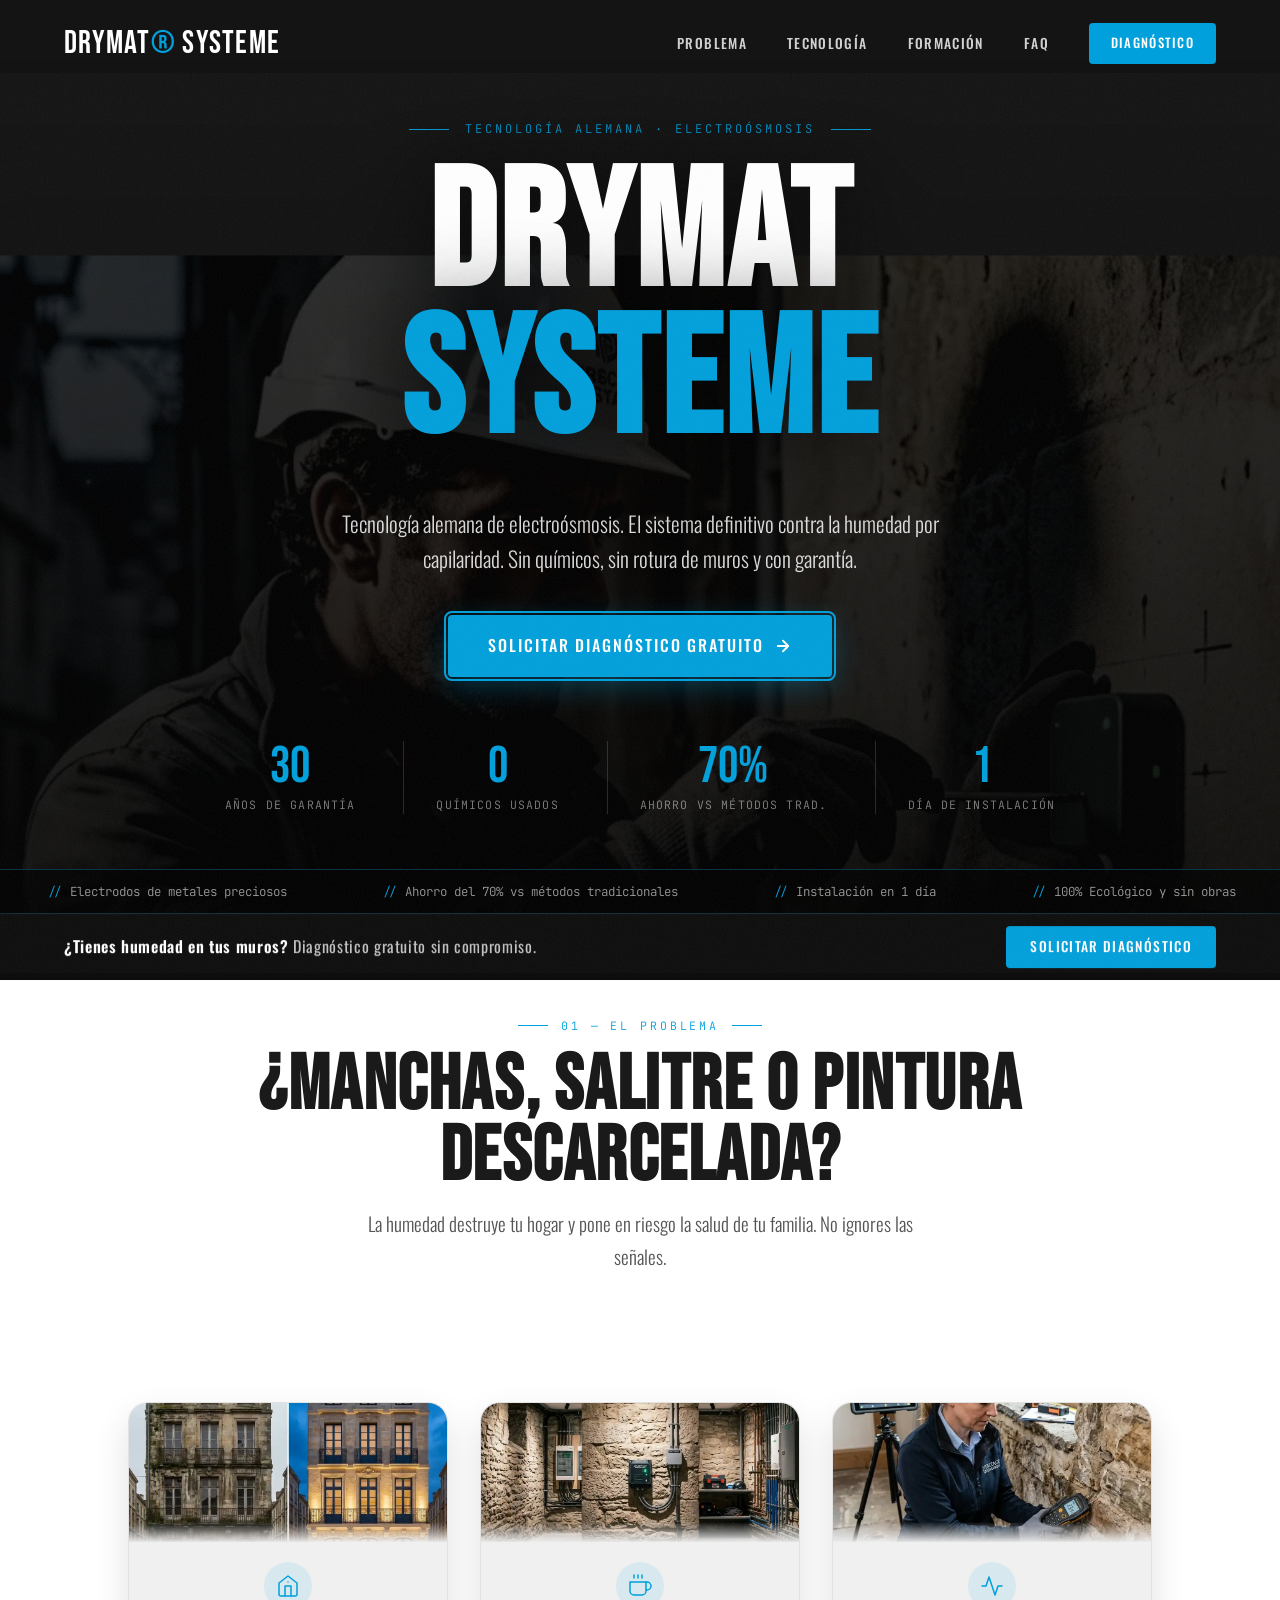
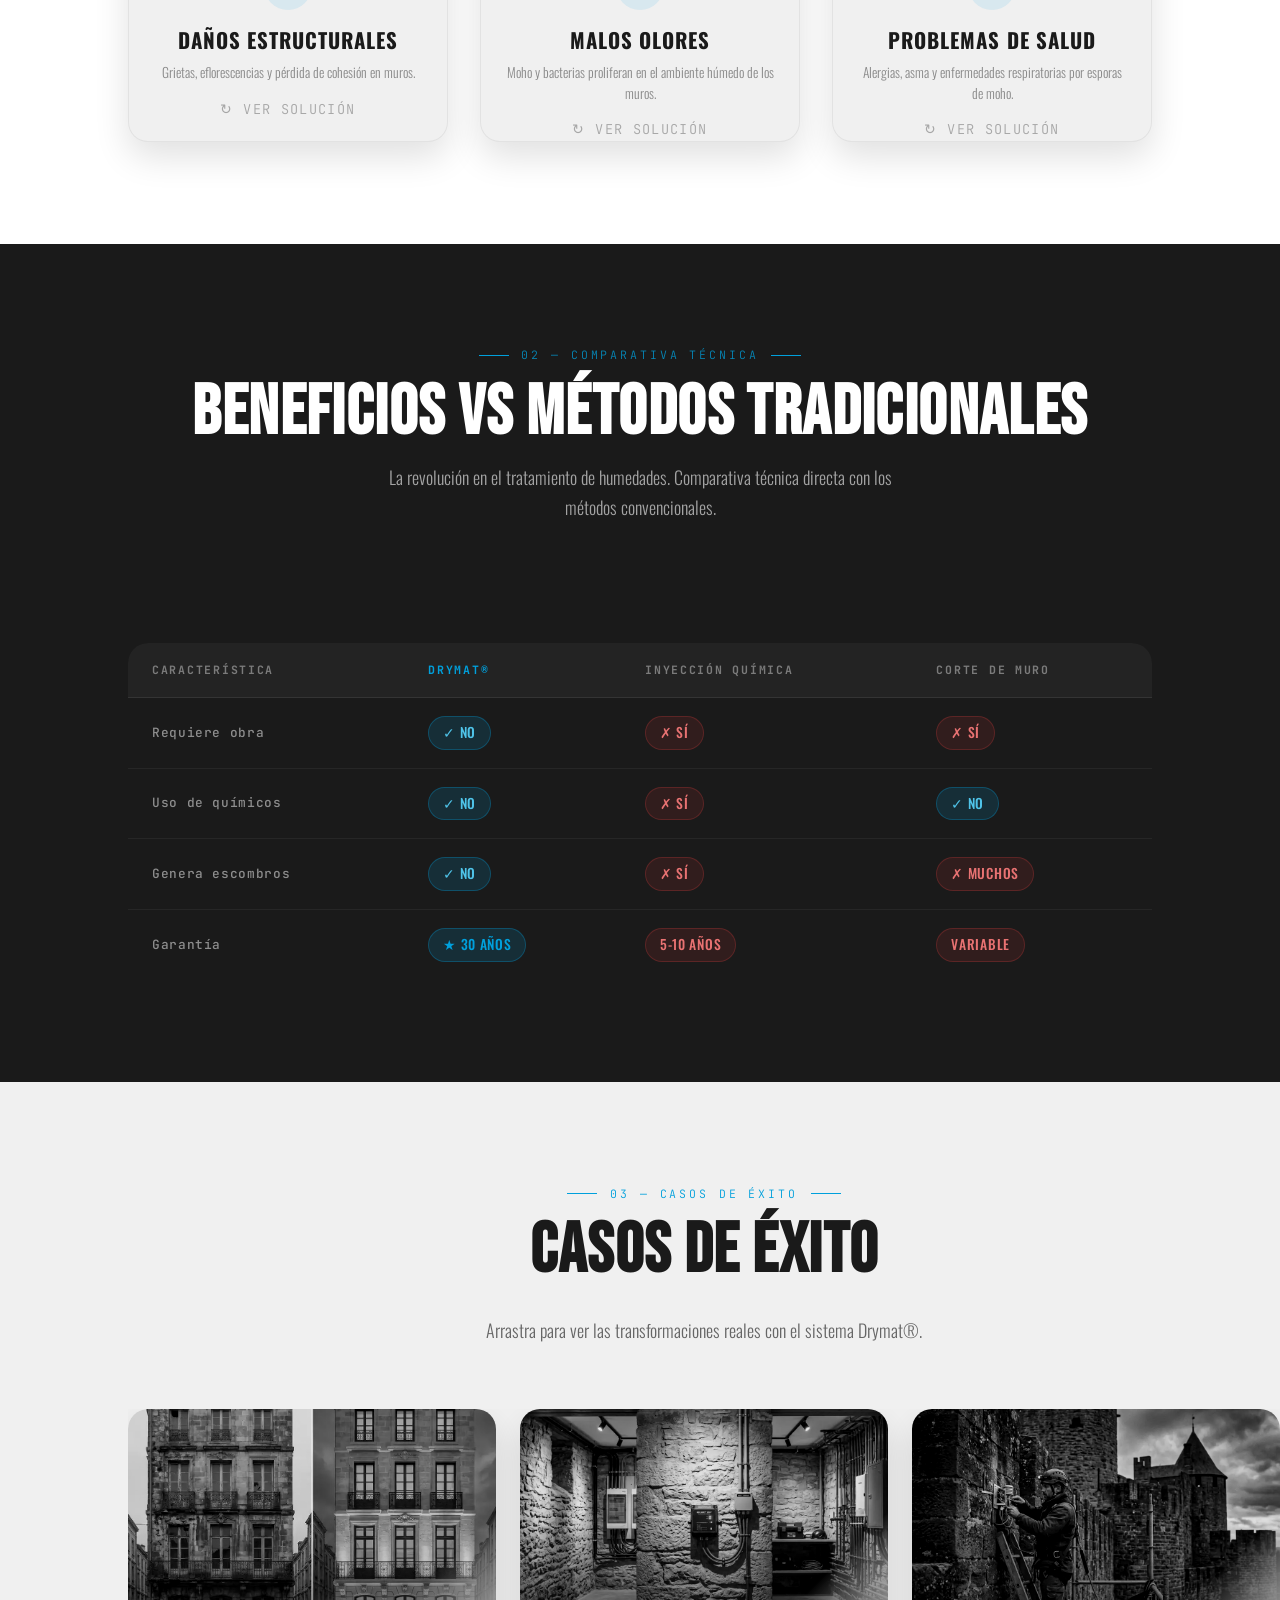
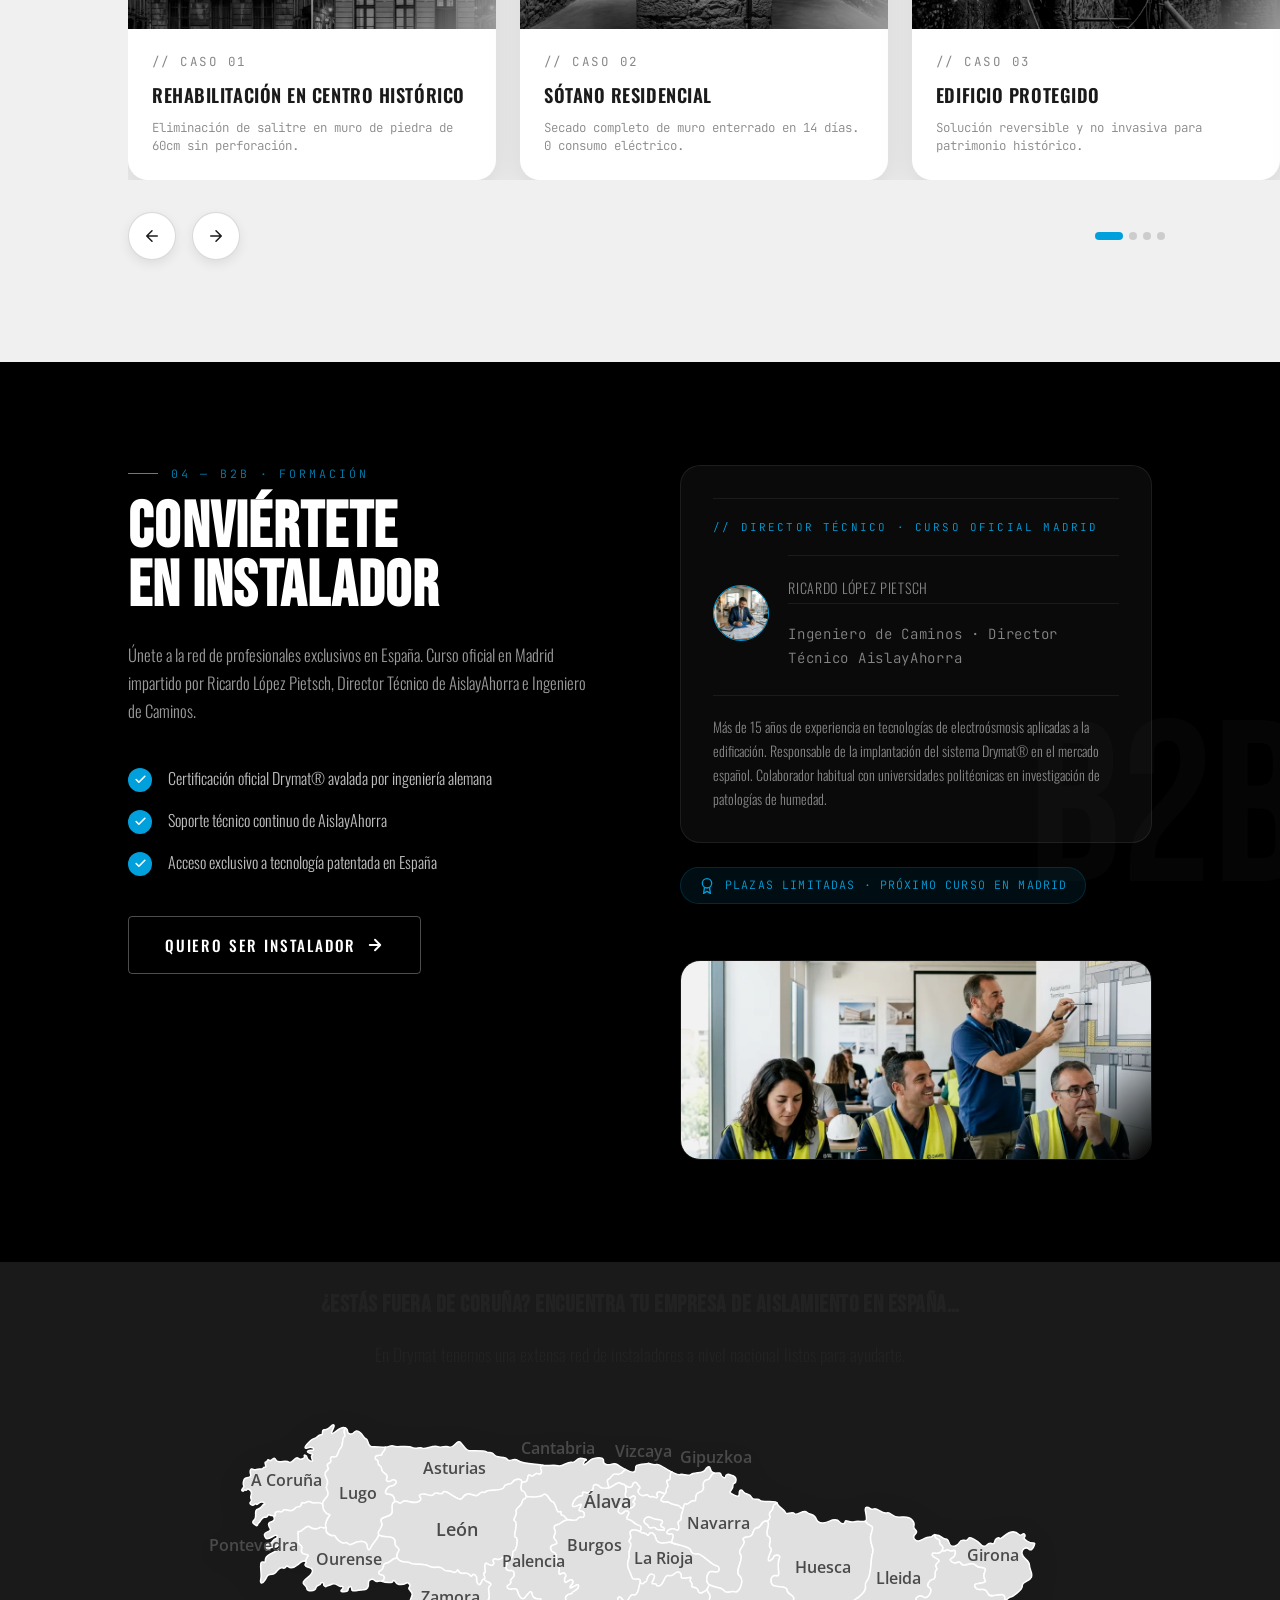
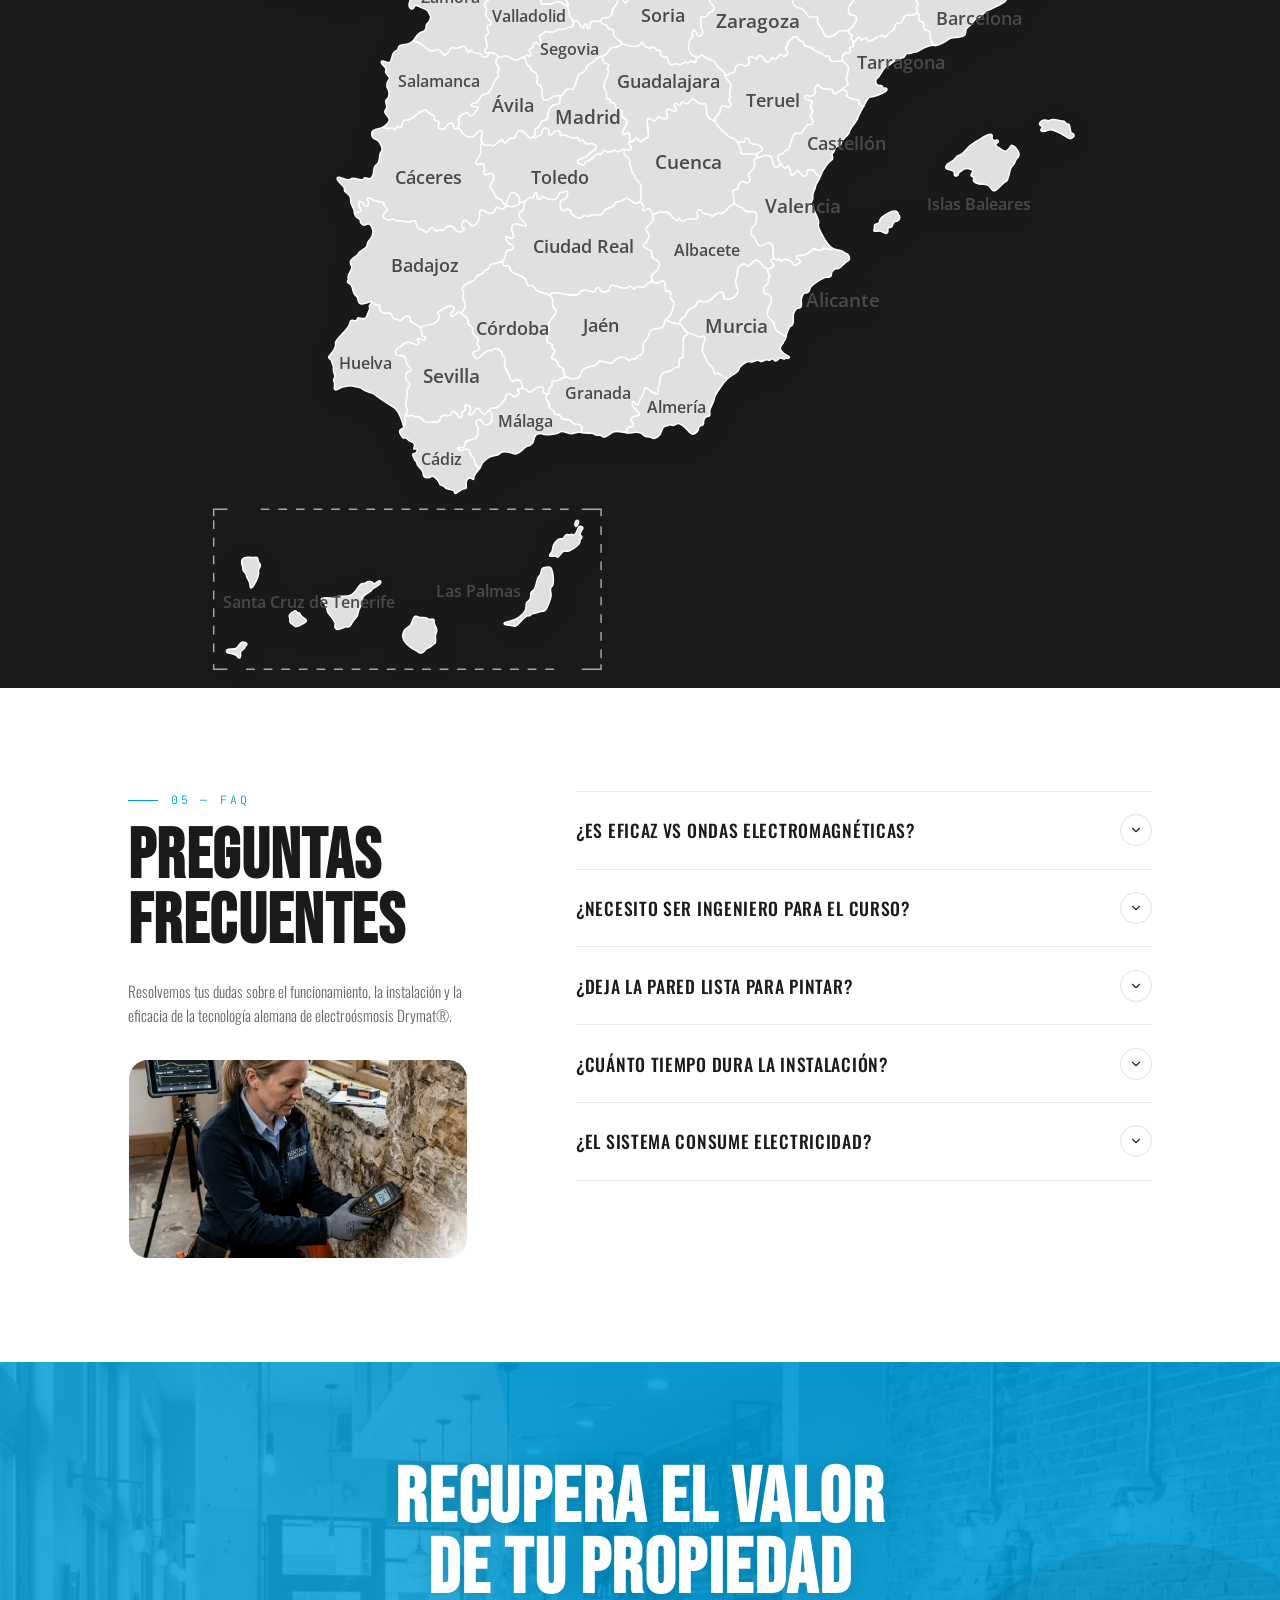
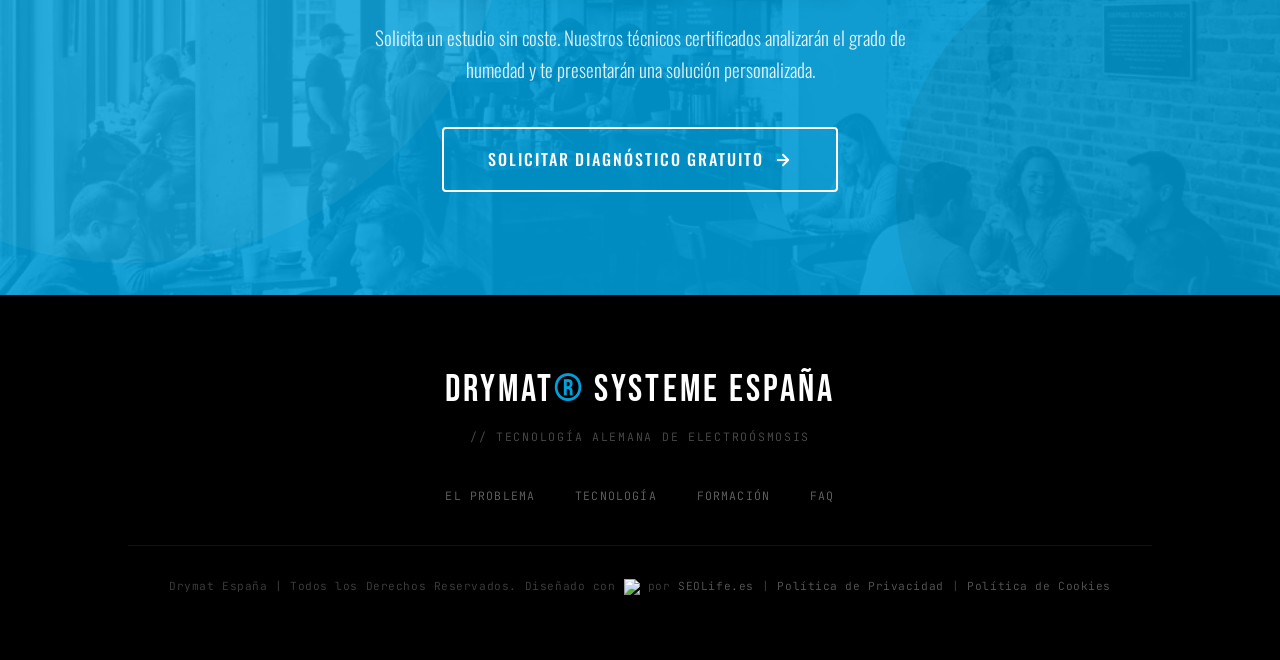
==== commit a264f9a3: "fix: alinear texto al centro en header del mapa" ====
--- a/propuesta2/index.html
+++ b/propuesta2/index.html
@@ -1753,7 +1753,7 @@
     </section>
 
     <!-- FAQ -->
-<div class="reveal center-header" style="padding: 2rem 10% 20px; margin-bottom: 0;">
+<div class="reveal center-header" style="padding: 2rem 10% 20px; margin-bottom: 0; text-align: center;">
     <h2>¿Estás Fuera de Coruña? Encuentra tu Empresa de Aislamiento en España…</h2>
     <p style="max-width: 750px; margin: 0 auto; font-size: 1.1rem;">En Drymat tenemos una extensa red de instaladores a nivel nacional listos para ayudarte.</p>
 </div>
@@ -2744,3 +2744,4 @@
 </body>
 </html>
 
+
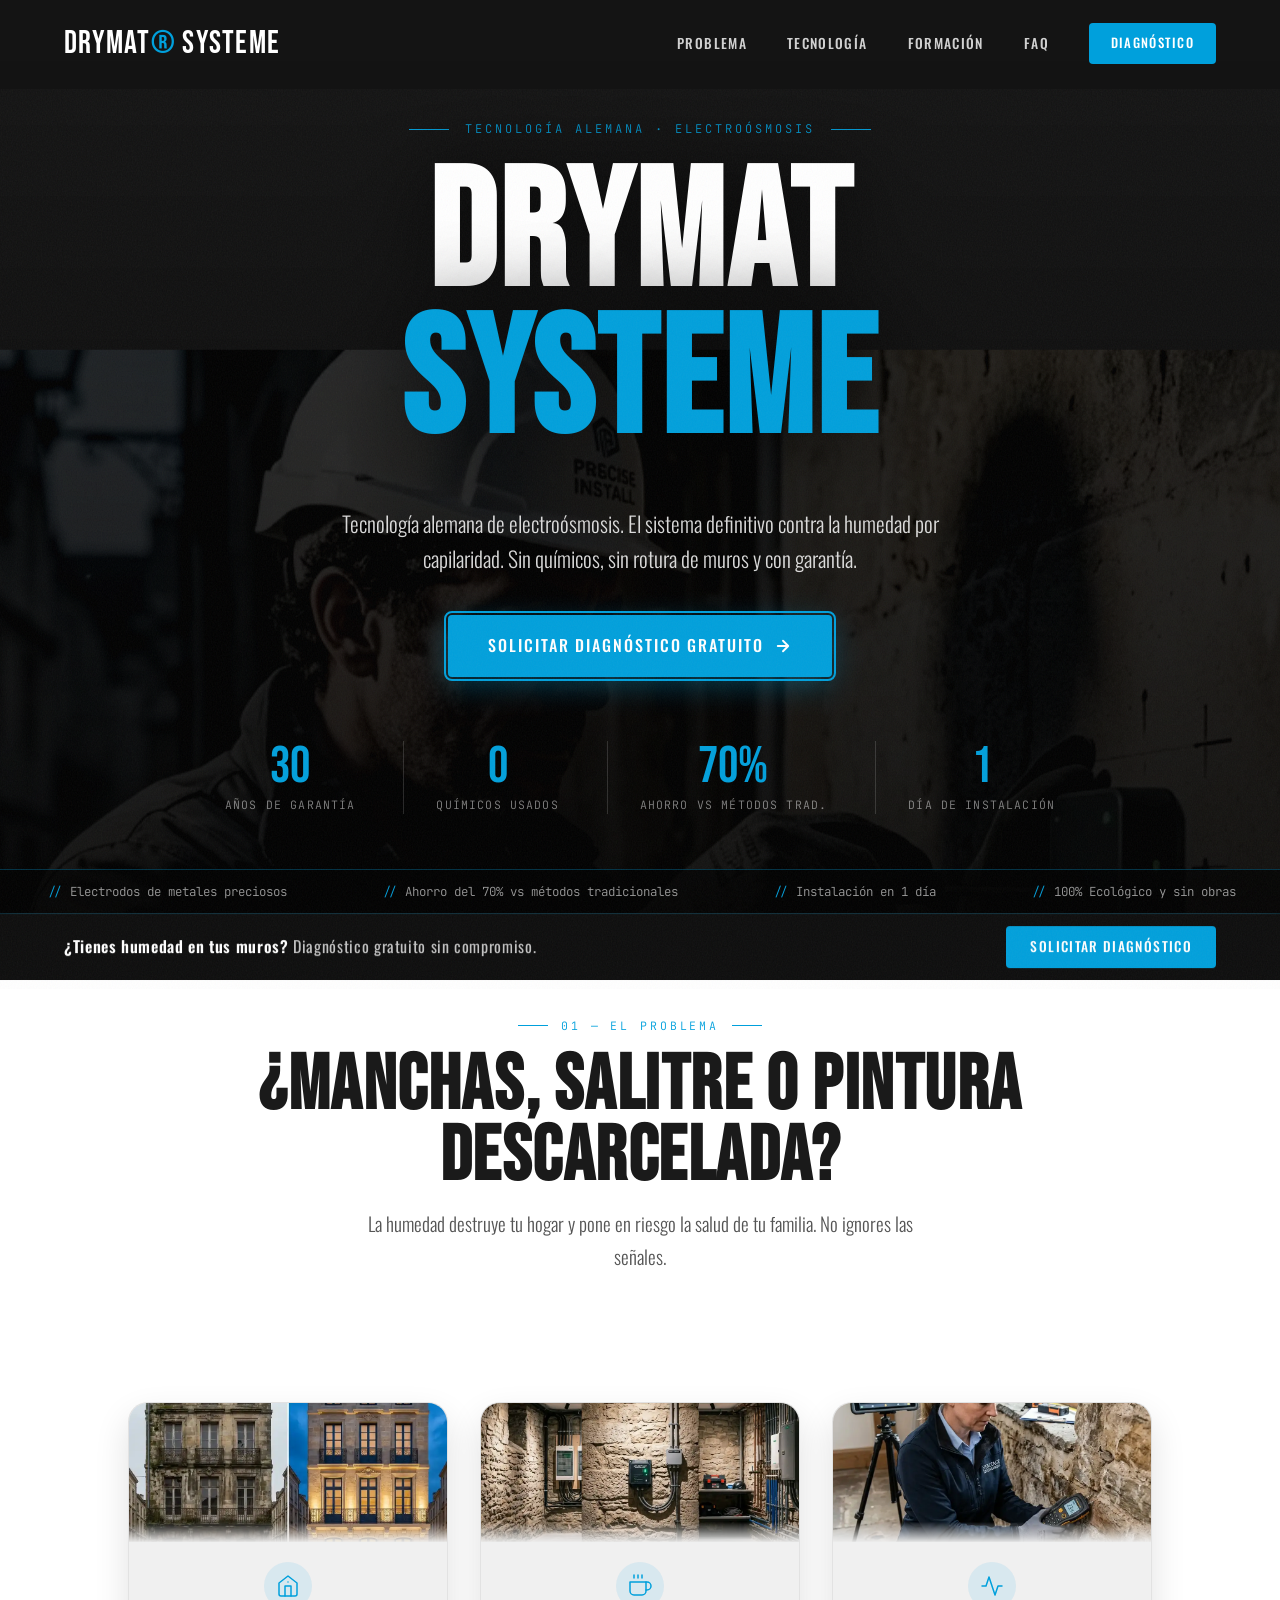
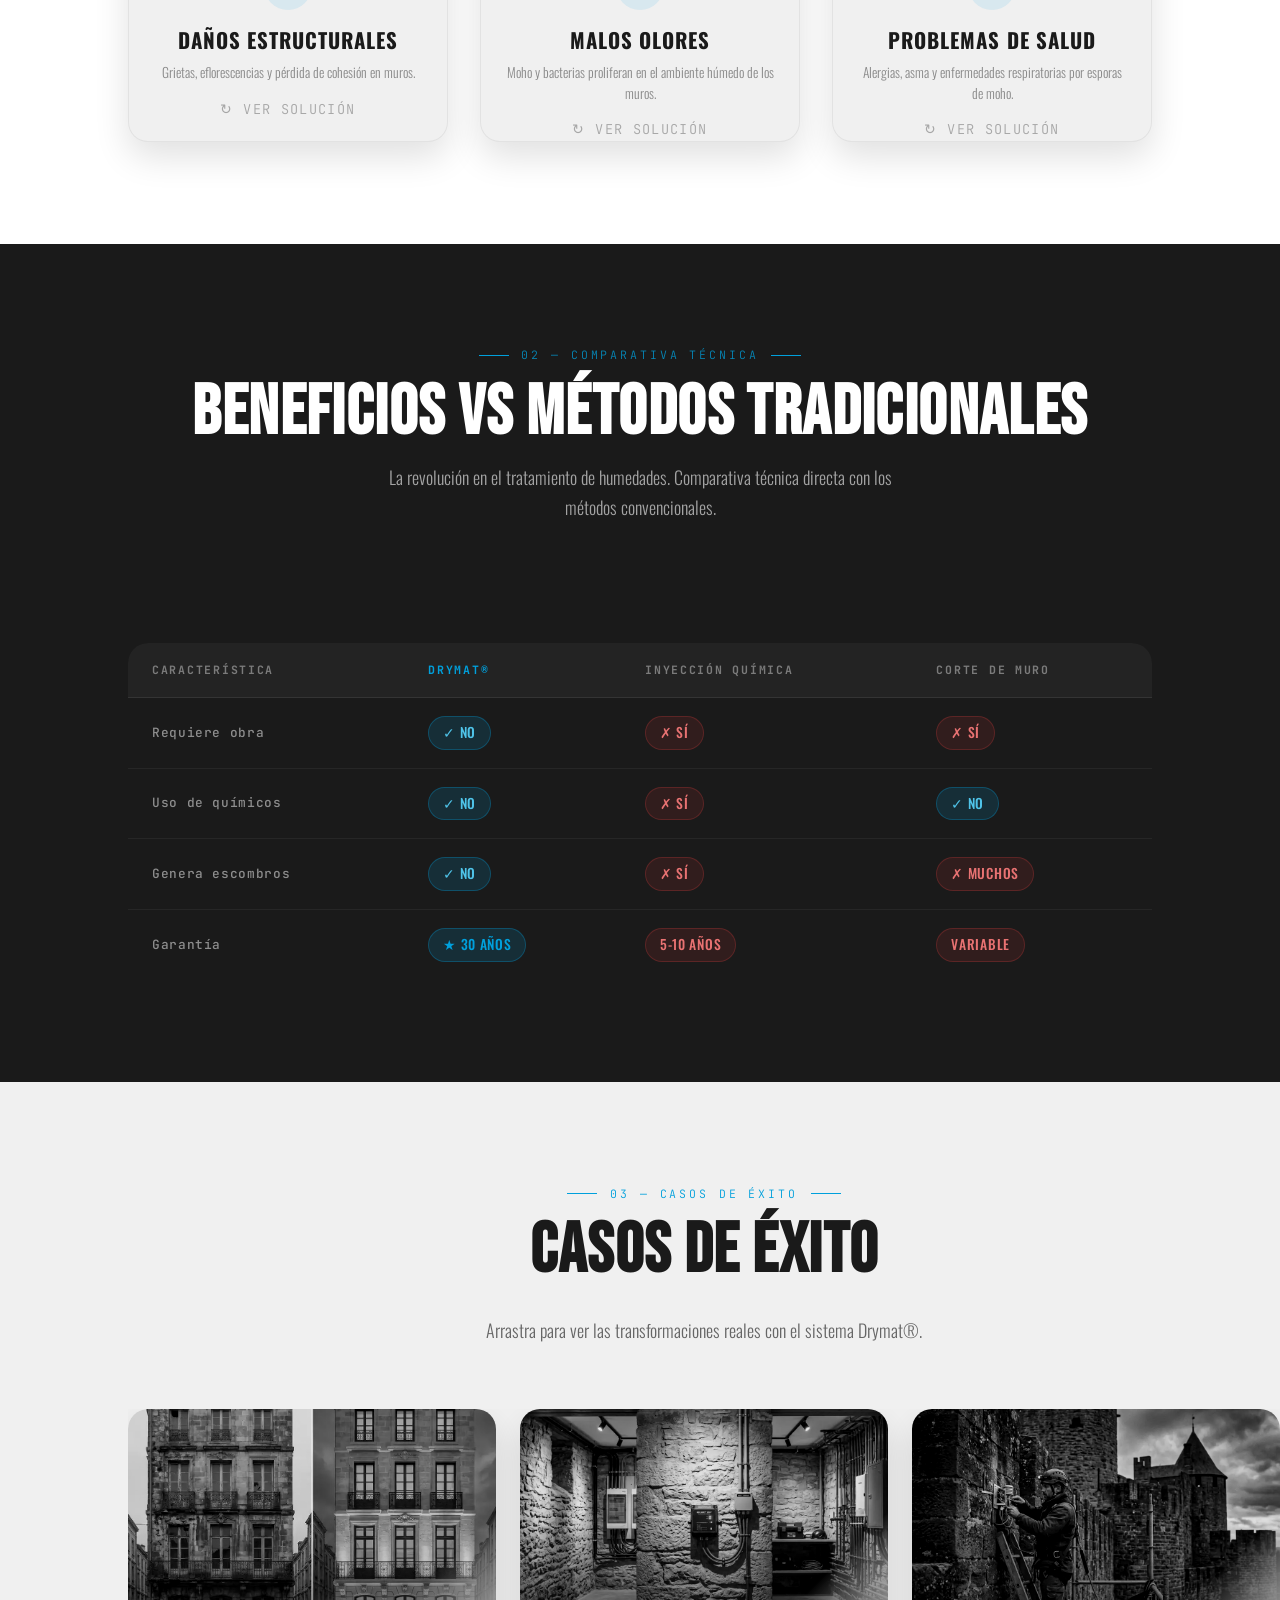
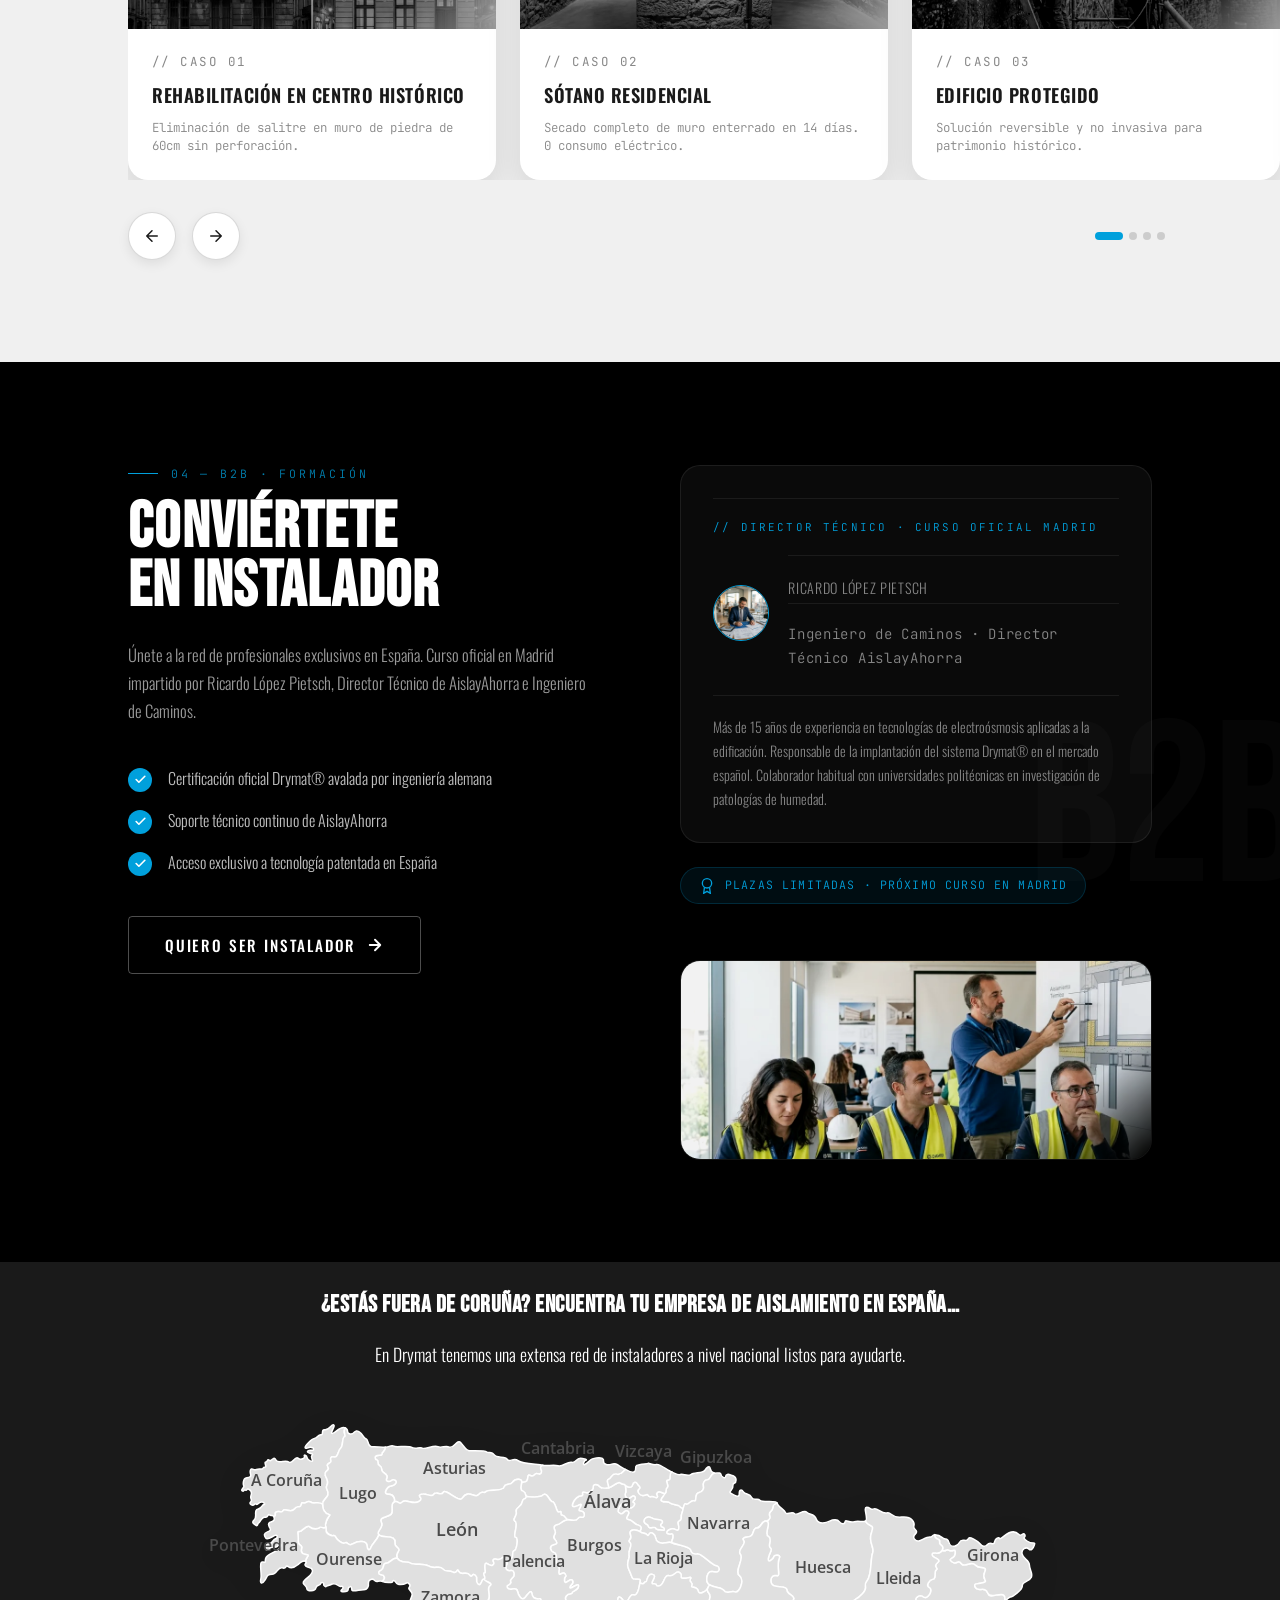
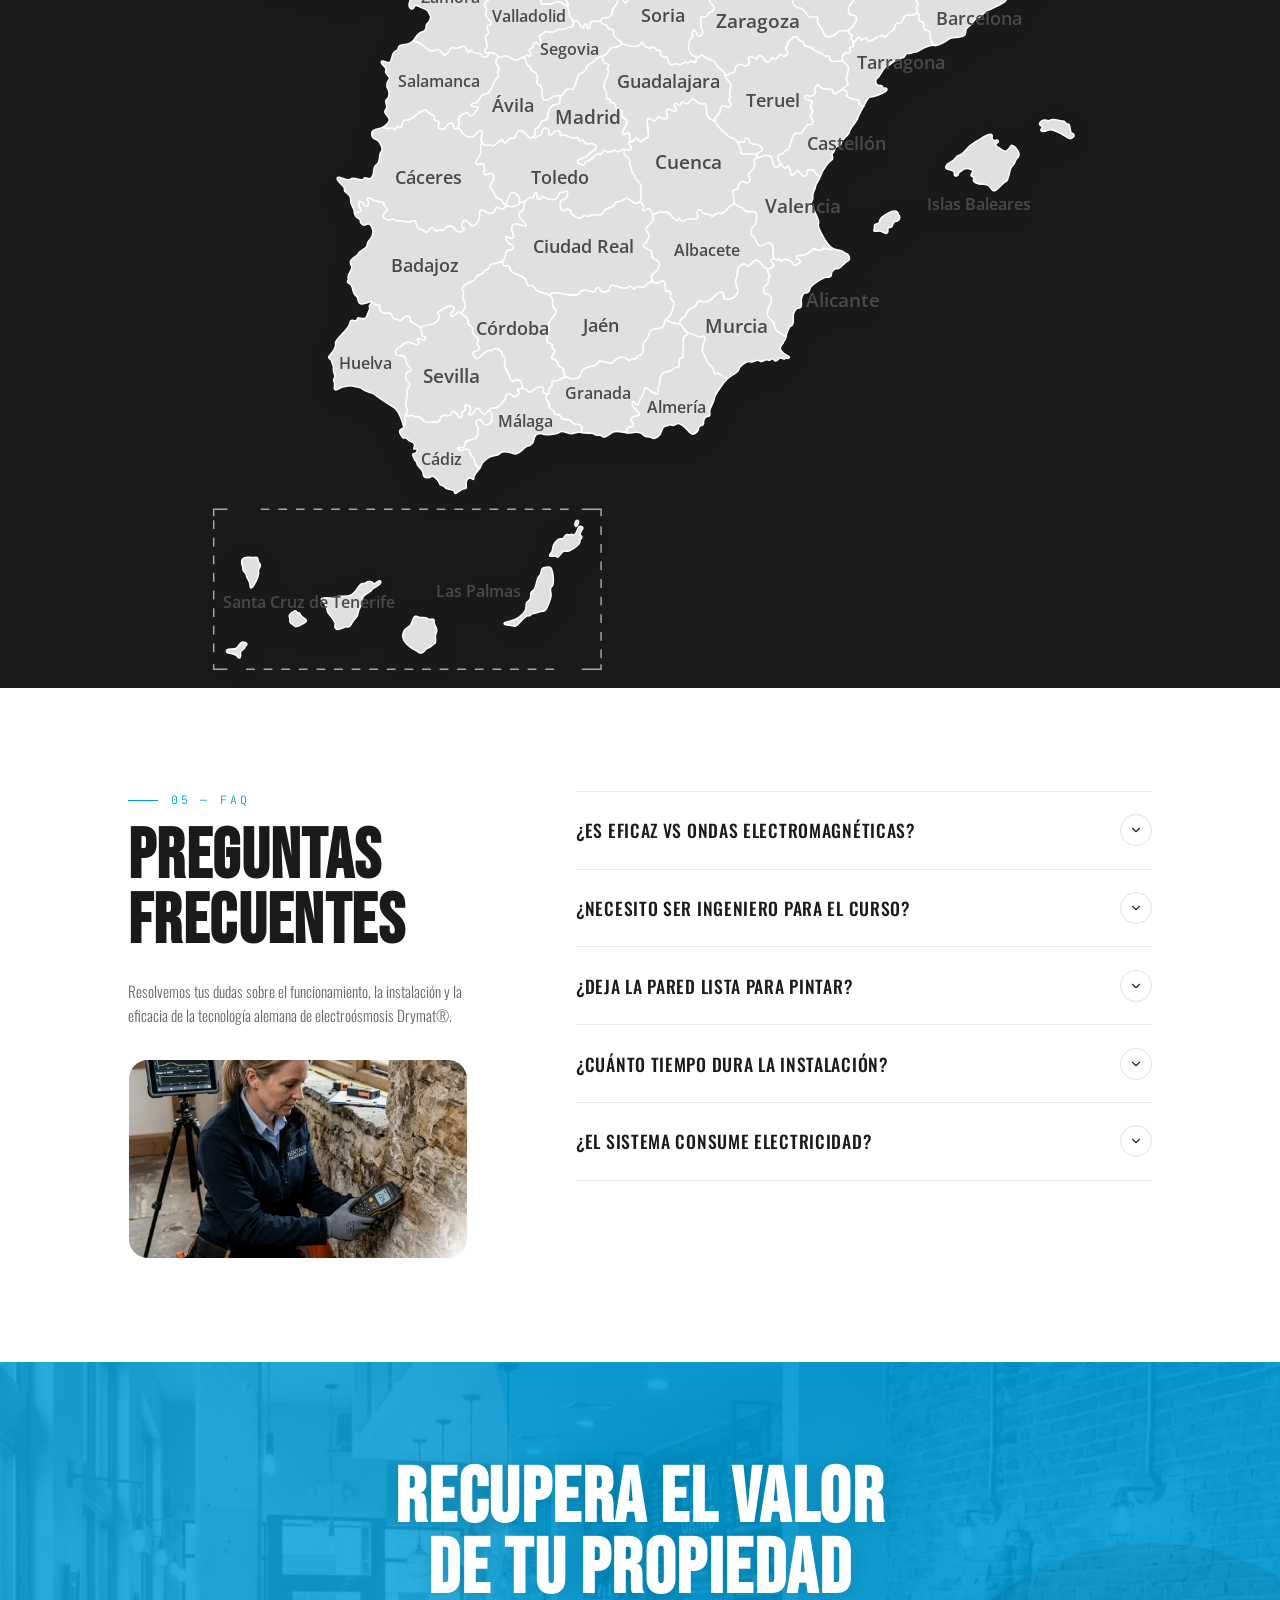
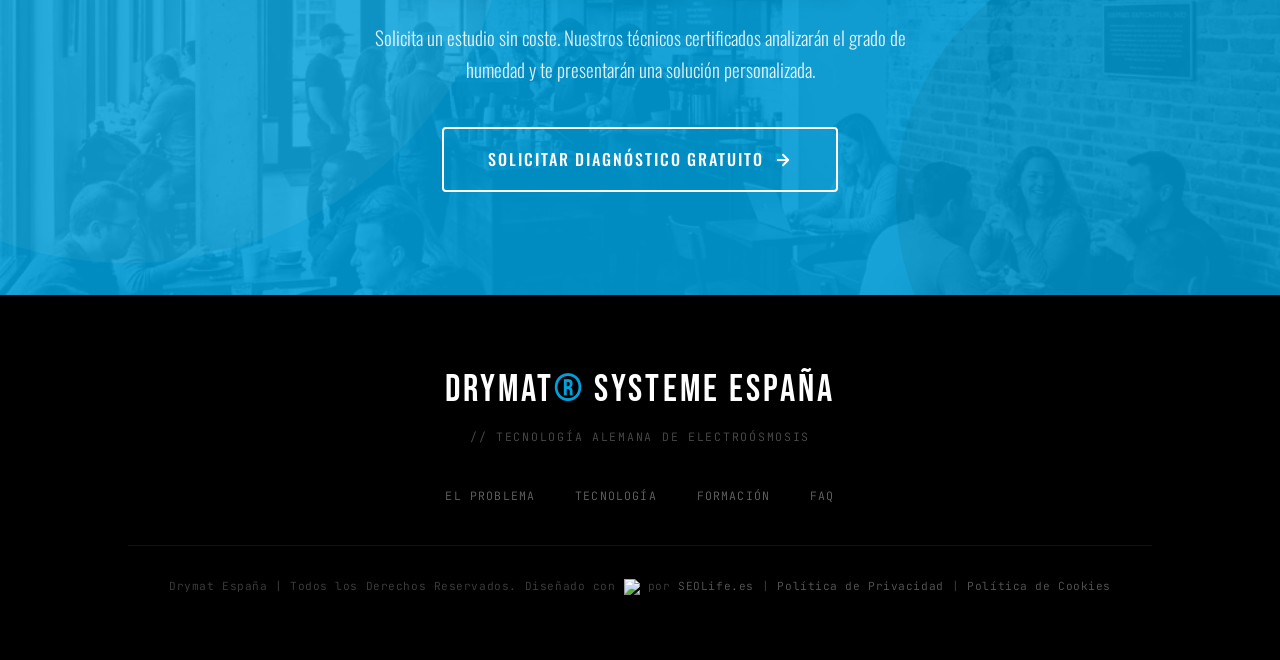
==== commit 16c67df0: "Fix title contrast in propuesta2 FAQ section" ====
--- a/propuesta2/index.html
+++ b/propuesta2/index.html
@@ -1,4 +1,4 @@
-﻿<!DOCTYPE html>
+<!DOCTYPE html>
 <html lang="es">
 <head>
   <meta charset="UTF-8">
@@ -1753,7 +1753,7 @@
     </section>
 
     <!-- FAQ -->
-<div class="reveal center-header" style="padding: 2rem 10% 20px; margin-bottom: 0; text-align: center;">
+<div class="reveal center-header" style="padding: 2rem 10% 20px; margin-bottom: 0; text-align: center; color: #fff;">
     <h2>¿Estás Fuera de Coruña? Encuentra tu Empresa de Aislamiento en España…</h2>
     <p style="max-width: 750px; margin: 0 auto; font-size: 1.1rem;">En Drymat tenemos una extensa red de instaladores a nivel nacional listos para ayudarte.</p>
 </div>
